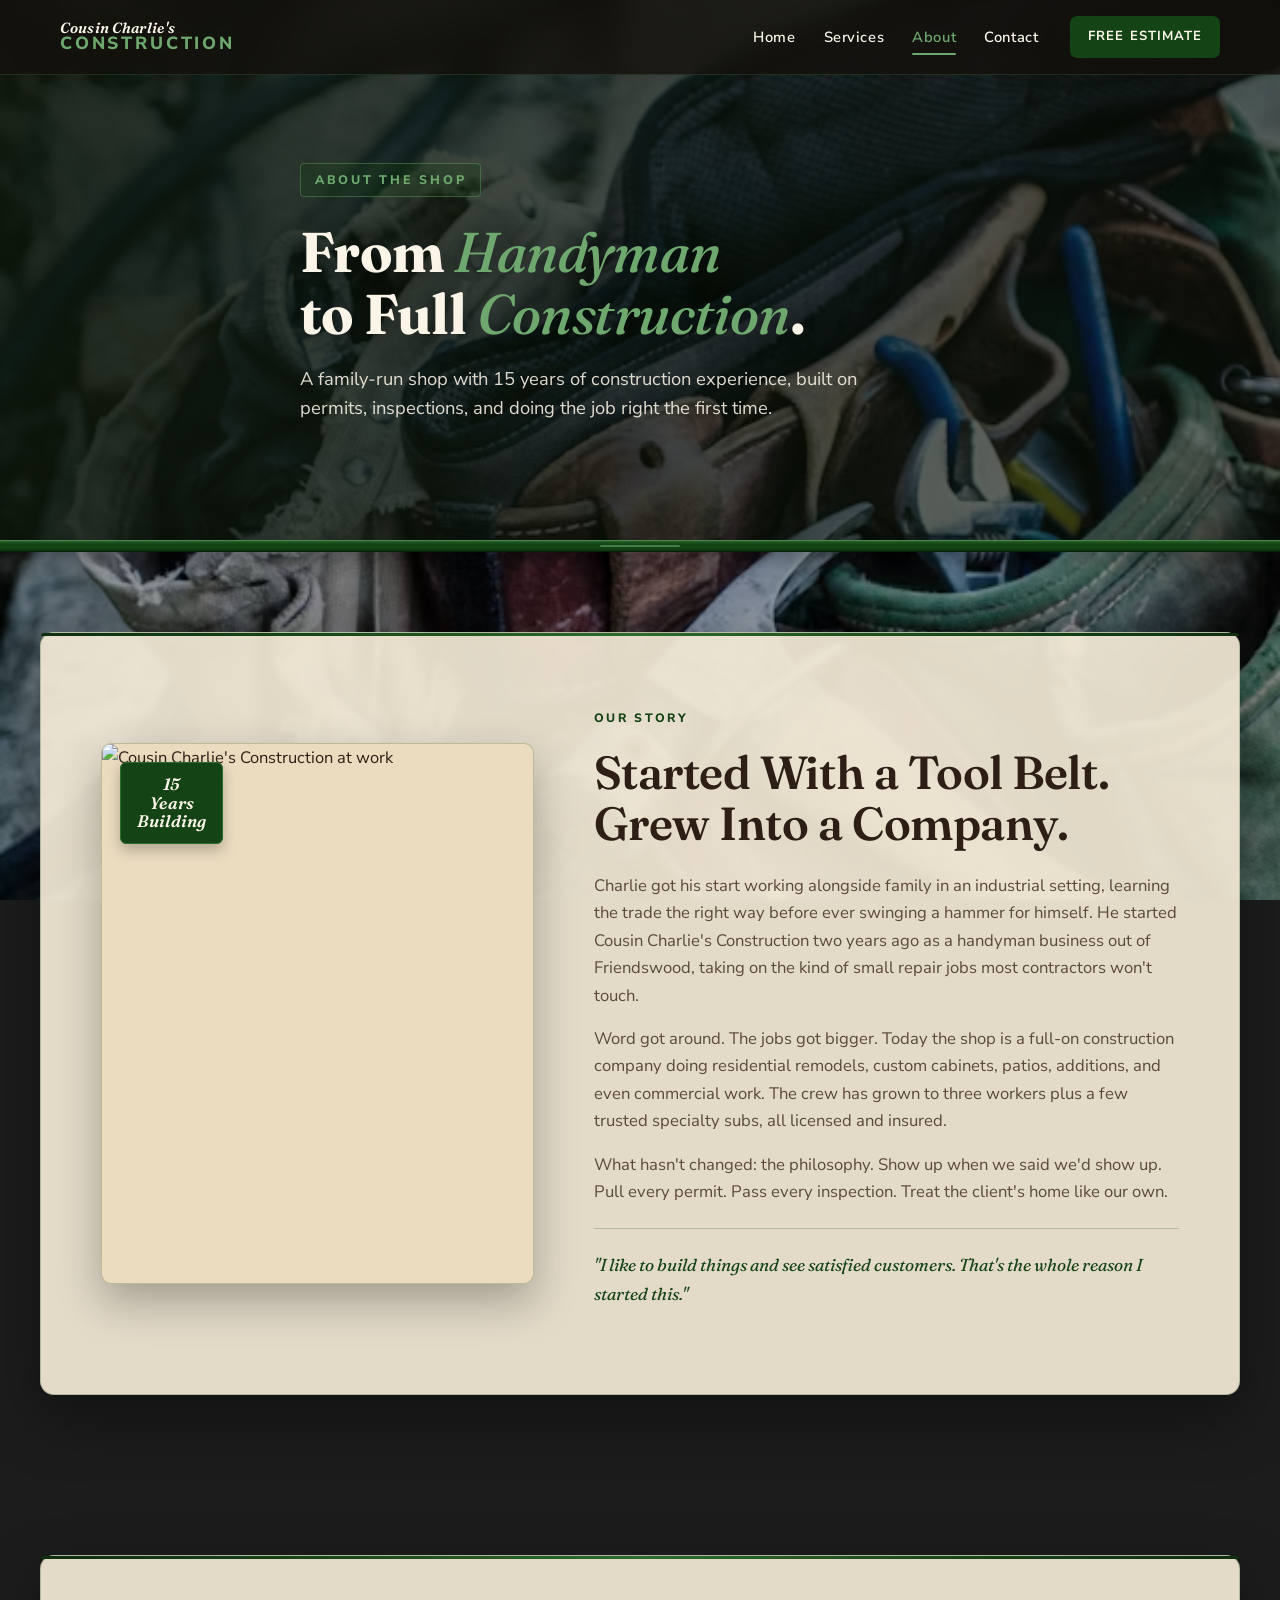
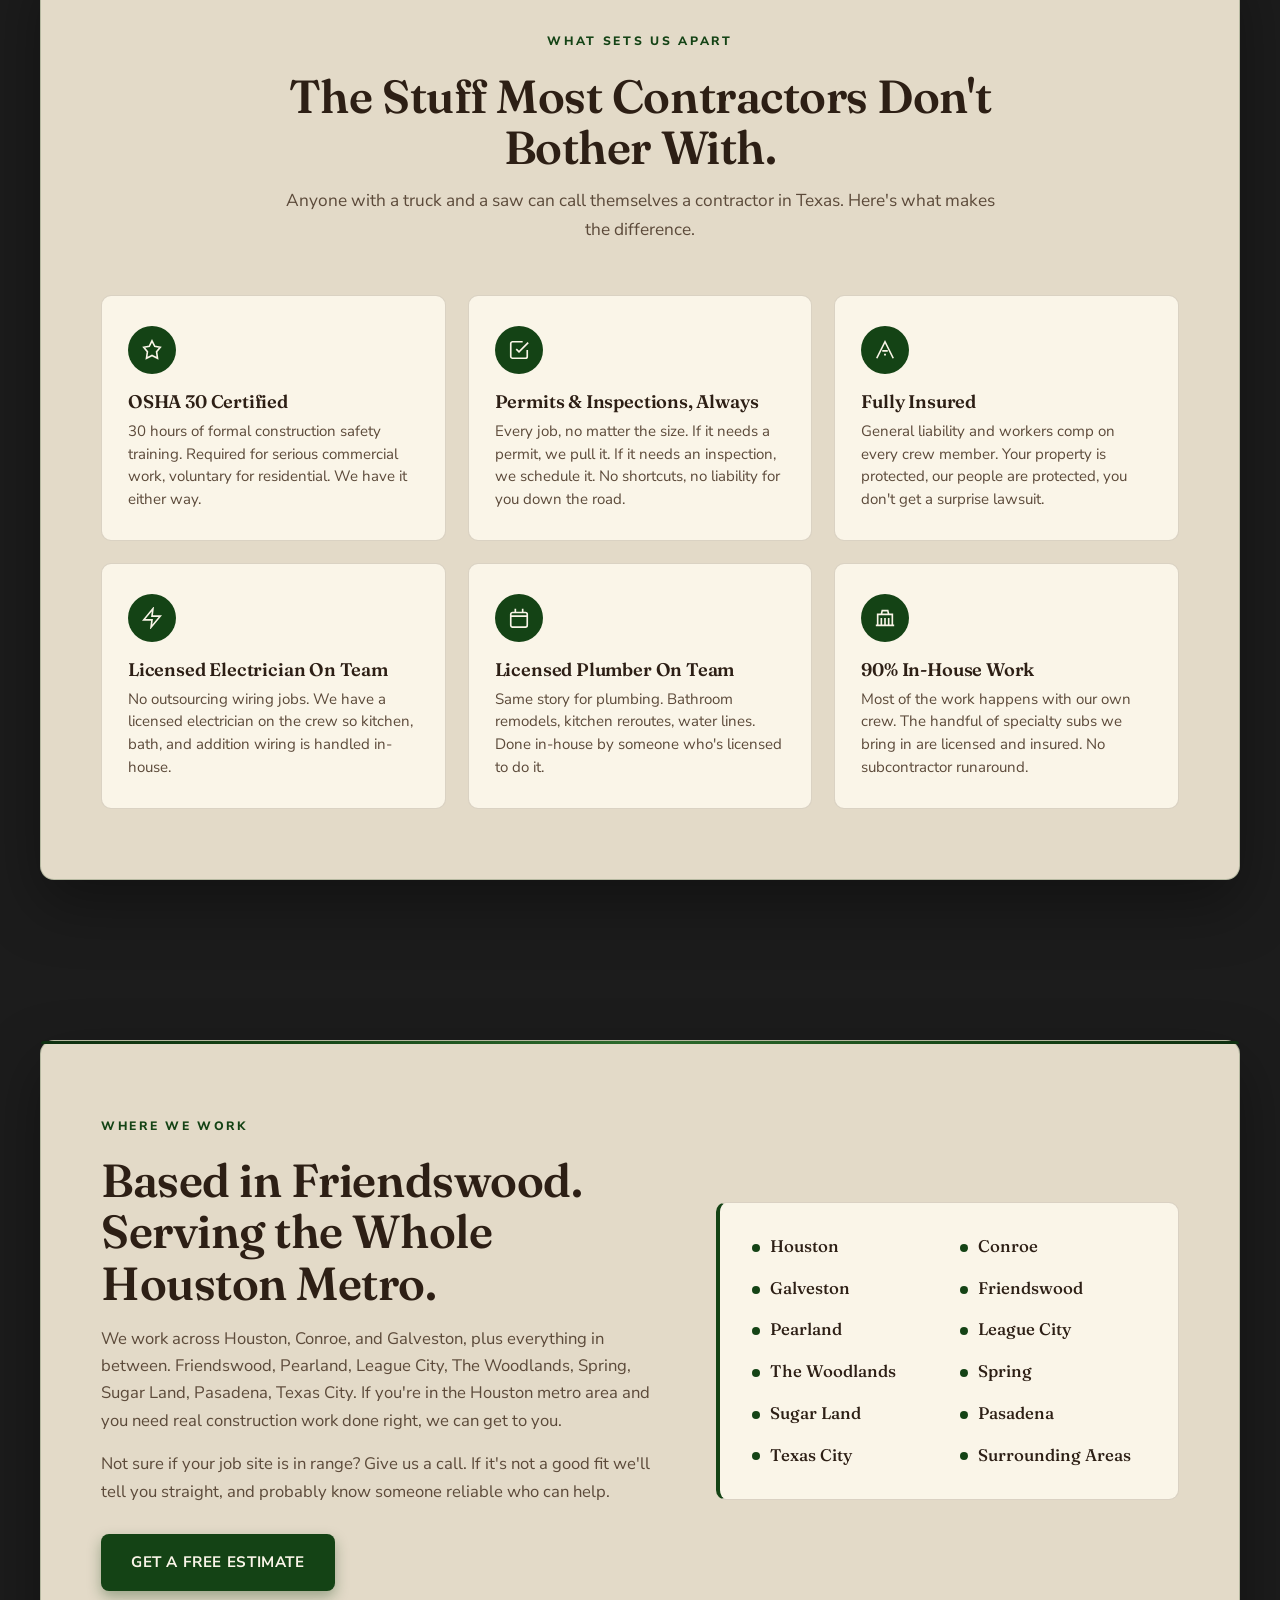
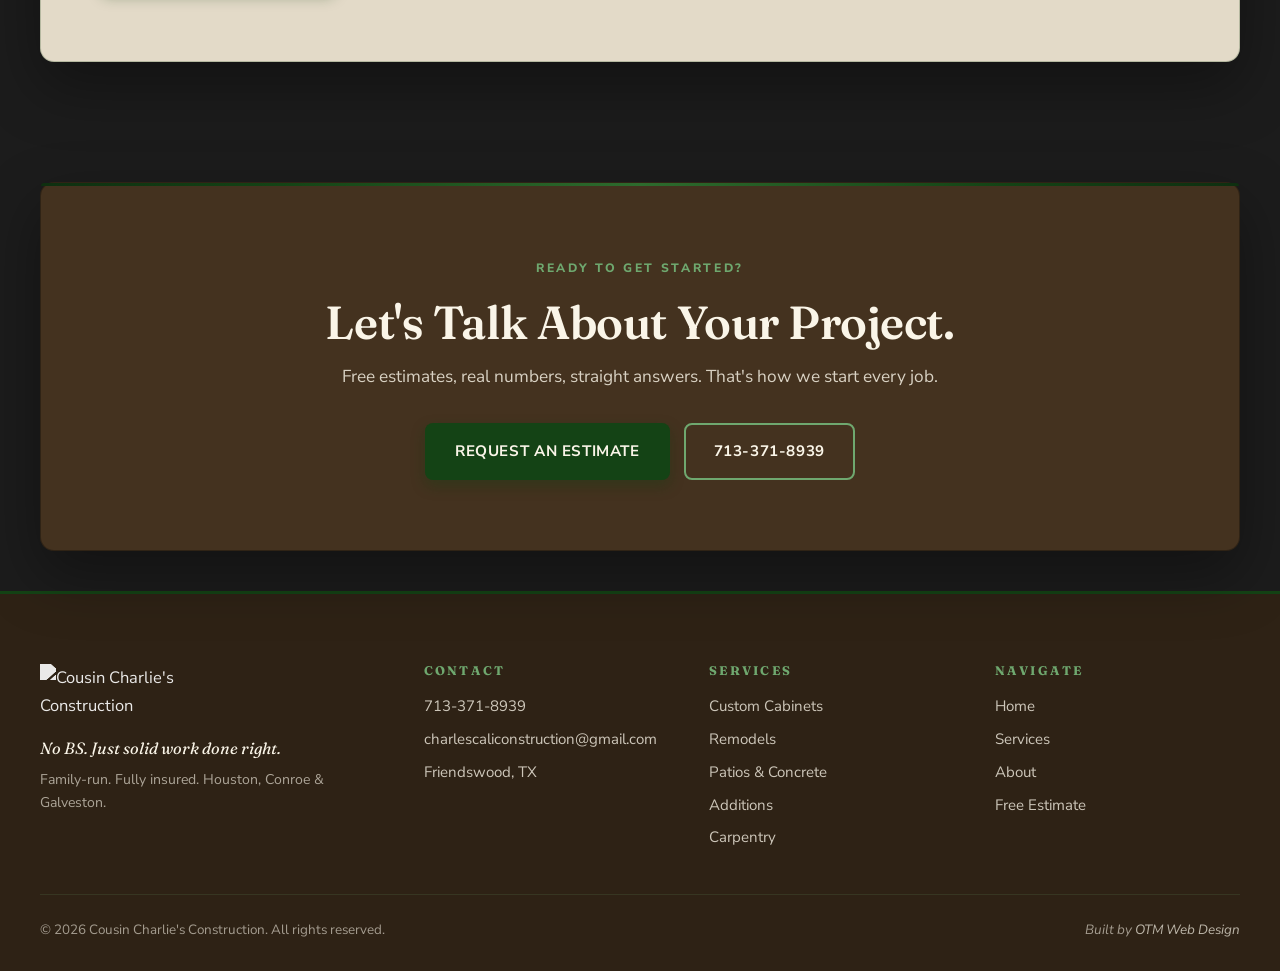
==== about.html @ 1fd07247 "expanded to multipage" ====
<!DOCTYPE html>
<html lang="en">
<head>
  <meta charset="UTF-8" />
  <meta name="viewport" content="width=device-width, initial-scale=1.0" />
  <title>About | Cousin Charlie's Construction</title>
  <meta name="description" content="Family-run, fully insured construction company based in Friendswood, TX. 15 years of experience, OSHA 30 certified, licensed trades in-house. Serving Houston, Conroe, and Galveston." />
  <link rel="icon" type="image/png" href="assets/logo.png" />
  <link rel="preconnect" href="https://fonts.googleapis.com" />
  <link rel="preconnect" href="https://fonts.gstatic.com" crossorigin />
  <link href="https://fonts.googleapis.com/css2?family=Fraunces:opsz,wght@9..144,400;9..144,500;9..144,600;9..144,700&family=Nunito+Sans:wght@400;600;700;800&display=swap" rel="stylesheet" />
  <link rel="stylesheet" href="styles.css" />
</head>
<body data-page="about">

  <!-- NAV -->
  <nav class="nav">
    <div class="nav-inner">
      <a href="index.html" class="wordmark">
        <span class="wordmark-cousin">Cousin Charlie's</span>
        <span class="wordmark-construction">CONSTRUCTION</span>
      </a>
      <ul class="nav-links">
        <li><a href="index.html">Home</a></li>
        <li><a href="services.html">Services</a></li>
        <li><a href="about.html">About</a></li>
        <li><a href="contact.html">Contact</a></li>
      </ul>
      <a href="contact.html" class="nav-cta">Free Estimate</a>
      <button class="hamburger" aria-label="Open menu">
        <span></span><span></span><span></span>
      </button>
    </div>
  </nav>

  <!-- PAGE HERO -->
  <header class="hero hero-sub-page">
    <div class="hero-bg" style="background-image: url('assets/hero-main.jpg');"></div>
    <div class="hero-overlay"></div>
    <div class="hero-content hero-content-narrow">
      <div class="hero-eyebrow">About the Shop</div>
      <h1 class="hero-title hero-title-sub">From <em>Handyman</em><br/>to Full <em>Construction</em>.</h1>
      <p class="hero-sub">A family-run shop with 15 years of construction experience, built on permits, inspections, and doing the job right the first time.</p>
    </div>
  </header>

  <!-- HERO DIVIDER -->
  <div class="hero-divider"></div>

  <!-- STORY -->
  <section class="section">
    <div class="container">
      <div class="intro-grid">
        <div class="intro-image">
          <img src="assets/about-story.jpg" alt="Cousin Charlie's Construction at work" loading="lazy" />
          <div class="intro-badge">15<br/>Years<br/>Building</div>
        </div>
        <div class="intro-content">
          <div class="eyebrow">Our Story</div>
          <h2>Started With a Tool Belt. Grew Into a Company.</h2>
          <p>Charlie got his start working alongside family in an industrial setting, learning the trade the right way before ever swinging a hammer for himself. He started Cousin Charlie's Construction two years ago as a handyman business out of Friendswood, taking on the kind of small repair jobs most contractors won't touch.</p>
          <p>Word got around. The jobs got bigger. Today the shop is a full-on construction company doing residential remodels, custom cabinets, patios, additions, and even commercial work. The crew has grown to three workers plus a few trusted specialty subs, all licensed and insured.</p>
          <p>What hasn't changed: the philosophy. Show up when we said we'd show up. Pull every permit. Pass every inspection. Treat the client's home like our own.</p>
          <p class="intro-meta">"I like to build things and see satisfied customers. That's the whole reason I started this."</p>
        </div>
      </div>
    </div>
  </section>

  <!-- CREDENTIALS GRID -->
  <section class="section">
    <div class="container">
      <div class="section-head">
        <div class="eyebrow">What Sets Us Apart</div>
        <h2>The Stuff Most Contractors Don't Bother With.</h2>
        <p class="section-sub">Anyone with a truck and a saw can call themselves a contractor in Texas. Here's what makes the difference.</p>
      </div>

      <div class="creds-grid">
        <div class="cred-card">
          <div class="cred-icon">
            <svg viewBox="0 0 24 24" fill="none" stroke="currentColor" stroke-width="1.8"><path d="M12 2l3 6 6 1-4 5 1 7-6-3-6 3 1-7-4-5 6-1z"/></svg>
          </div>
          <h3>OSHA 30 Certified</h3>
          <p>30 hours of formal construction safety training. Required for serious commercial work, voluntary for residential. We have it either way.</p>
        </div>

        <div class="cred-card">
          <div class="cred-icon">
            <svg viewBox="0 0 24 24" fill="none" stroke="currentColor" stroke-width="1.8"><path d="M9 11l3 3L22 4"/><path d="M21 12v7a2 2 0 01-2 2H5a2 2 0 01-2-2V5a2 2 0 012-2h11"/></svg>
          </div>
          <h3>Permits &amp; Inspections, Always</h3>
          <p>Every job, no matter the size. If it needs a permit, we pull it. If it needs an inspection, we schedule it. No shortcuts, no liability for you down the road.</p>
        </div>

        <div class="cred-card">
          <div class="cred-icon">
            <svg viewBox="0 0 24 24" fill="none" stroke="currentColor" stroke-width="1.8"><path d="M3 21l9-18 9 18M9 13h6M11 17h2"/></svg>
          </div>
          <h3>Fully Insured</h3>
          <p>General liability and workers comp on every crew member. Your property is protected, our people are protected, you don't get a surprise lawsuit.</p>
        </div>

        <div class="cred-card">
          <div class="cred-icon">
            <svg viewBox="0 0 24 24" fill="none" stroke="currentColor" stroke-width="1.8"><path d="M13 2L3 14h9l-1 8 10-12h-9l1-8z"/></svg>
          </div>
          <h3>Licensed Electrician On Team</h3>
          <p>No outsourcing wiring jobs. We have a licensed electrician on the crew so kitchen, bath, and addition wiring is handled in-house.</p>
        </div>

        <div class="cred-card">
          <div class="cred-icon">
            <svg viewBox="0 0 24 24" fill="none" stroke="currentColor" stroke-width="1.8"><path d="M8 2v4M16 2v4M3 10h18M5 6h14a2 2 0 012 2v12a2 2 0 01-2 2H5a2 2 0 01-2-2V8a2 2 0 012-2z"/></svg>
          </div>
          <h3>Licensed Plumber On Team</h3>
          <p>Same story for plumbing. Bathroom remodels, kitchen reroutes, water lines. Done in-house by someone who's licensed to do it.</p>
        </div>

        <div class="cred-card">
          <div class="cred-icon">
            <svg viewBox="0 0 24 24" fill="none" stroke="currentColor" stroke-width="1.8"><path d="M2 20h20M4 20V8h16v12M8 20v-8M12 20v-8M16 20v-8M9 4h6l1 4H8z"/></svg>
          </div>
          <h3>90% In-House Work</h3>
          <p>Most of the work happens with our own crew. The handful of specialty subs we bring in are licensed and insured. No subcontractor runaround.</p>
        </div>
      </div>
    </div>
  </section>

  <!-- SERVICE AREA -->
  <section class="section">
    <div class="container">
      <div class="area-grid">
        <div class="area-content">
          <div class="eyebrow">Where We Work</div>
          <h2>Based in Friendswood. Serving the Whole Houston Metro.</h2>
          <p>We work across Houston, Conroe, and Galveston, plus everything in between. Friendswood, Pearland, League City, The Woodlands, Spring, Sugar Land, Pasadena, Texas City. If you're in the Houston metro area and you need real construction work done right, we can get to you.</p>
          <p>Not sure if your job site is in range? Give us a call. If it's not a good fit we'll tell you straight, and probably know someone reliable who can help.</p>
          <a href="contact.html" class="btn btn-primary">Get a Free Estimate</a>
        </div>
        <div class="area-cities">
          <ul class="area-list">
            <li>Houston</li>
            <li>Conroe</li>
            <li>Galveston</li>
            <li>Friendswood</li>
            <li>Pearland</li>
            <li>League City</li>
            <li>The Woodlands</li>
            <li>Spring</li>
            <li>Sugar Land</li>
            <li>Pasadena</li>
            <li>Texas City</li>
            <li>Surrounding Areas</li>
          </ul>
        </div>
      </div>
    </div>
  </section>

  <!-- CTA -->
  <section class="section section-cta">
    <div class="container container-deep">
      <div class="cta-block">
        <div class="eyebrow eyebrow-light">Ready to Get Started?</div>
        <h2 class="cta-title">Let's Talk About Your Project.</h2>
        <p class="cta-sub">Free estimates, real numbers, straight answers. That's how we start every job.</p>
        <div class="cta-buttons">
          <a href="contact.html" class="btn btn-primary">Request an Estimate</a>
          <a href="tel:7133718939" class="btn btn-outline">713-371-8939</a>
        </div>
      </div>
    </div>
  </section>

  <!-- FOOTER -->
  <footer class="section section-footer">
    <div class="container-darkest">
      <div class="footer-grid">
        <div class="footer-col footer-brand">
          <img src="assets/logo.png" alt="Cousin Charlie's Construction" class="footer-logo" />
          <p class="footer-tag">No BS. Just solid work done right.</p>
          <p class="footer-meta">Family-run. Fully insured. Houston, Conroe &amp; Galveston.</p>
        </div>
        <div class="footer-col">
          <h4>Contact</h4>
          <a href="tel:7133718939">713-371-8939</a>
          <a href="mailto:charlescaliconstruction@gmail.com">charlescaliconstruction@gmail.com</a>
          <span>Friendswood, TX</span>
        </div>
        <div class="footer-col">
          <h4>Services</h4>
          <a href="services.html">Custom Cabinets</a>
          <a href="services.html">Remodels</a>
          <a href="services.html">Patios &amp; Concrete</a>
          <a href="services.html">Additions</a>
          <a href="services.html">Carpentry</a>
        </div>
        <div class="footer-col">
          <h4>Navigate</h4>
          <a href="index.html">Home</a>
          <a href="services.html">Services</a>
          <a href="about.html">About</a>
          <a href="contact.html">Free Estimate</a>
        </div>
      </div>
      <div class="footer-bottom">
        <span>&copy; <span id="year"></span> Cousin Charlie's Construction. All rights reserved.</span>
        <span class="footer-credit">Built by <a href="https://otm-designs.com" target="_blank" rel="noopener">OTM Web Design</a></span>
      </div>
    </div>
  </footer>

  <script src="script.js"></script>
</body>
</html>
---- styles.css ----
/* =========================================================
   COUSIN CHARLIE'S CONSTRUCTION
   Warm floating frames over a locked dark background
   Multi-page build: home, services, about, contact, thank-you
   ========================================================= */

/* ---------- RESET ---------- */
*, *::before, *::after { box-sizing: border-box; }
html { scroll-behavior: smooth; }
body, h1, h2, h3, h4, p, ul, figure { margin: 0; padding: 0; }
ul { list-style: none; }
a { color: inherit; text-decoration: none; }
img { max-width: 100%; display: block; }
button { font: inherit; cursor: pointer; border: none; background: none; }

/* ---------- VARIABLES ---------- */
:root {
  /* warm frame palette */
  --cream: rgba(245, 235, 215, 0.92);
  --cream-solid: #f5ebd7;
  --cream-light: #faf5e8;
  --cream-deep: #ebdcbf;

  /* emphasis frames (deeper warm) */
  --taupe-deep: rgba(72, 52, 32, 0.93);
  --taupe-deep-solid: #483420;
  --taupe-deepest: rgba(48, 35, 22, 0.95);

  /* text */
  --espresso: #2d1f15;
  --espresso-muted: #5c4a3a;
  --espresso-faint: rgba(45, 31, 21, 0.55);

  /* brand greens (matched to logo #144315) */
  --green-deep: #144315;
  --green-mid: #1f5d20;
  --green-darker: #0e2f10;
  --green-bright: #2d6b2d;
  --green-pale: #6fa86f;
  --green-glow: rgba(20, 67, 21, 0.22);

  /* lines */
  --line: rgba(72, 52, 32, 0.18);
  --line-strong: rgba(72, 52, 32, 0.35);
  --line-green: rgba(20, 67, 21, 0.22);

  /* shadows */
  --shadow-soft: 0 4px 16px rgba(0, 0, 0, 0.18);
  --shadow-lift: 0 18px 44px rgba(0, 0, 0, 0.28);
  --shadow-frame: 0 24px 60px rgba(0, 0, 0, 0.35);
  --shadow-green: 0 18px 40px rgba(20, 67, 21, 0.22);

  /* layout */
  --max-width: 1240px;
  --gutter: 40px;
  --radius: 14px;
  --radius-sm: 10px;
}

/* ---------- BASE ---------- */
body {
  font-family: 'Nunito Sans', system-ui, sans-serif;
  font-size: 16.5px;
  line-height: 1.65;
  color: var(--espresso);
  background: #1c1c1c;
  overflow-x: hidden;
}

/* locked body background */
body::before {
  content: '';
  position: fixed;
  inset: 0;
  background: url('assets/body-bg.jpg') center/cover no-repeat;
  filter: brightness(0.62);
  z-index: -1;
}

/* ---------- TYPOGRAPHY ---------- */
h1, h2, h3, h4 {
  font-family: 'Fraunces', Georgia, serif;
  font-weight: 600;
  line-height: 1.1;
  color: var(--espresso);
  letter-spacing: -0.01em;
}
h1 { font-size: clamp(2.4rem, 5.4vw, 4rem); font-weight: 700; }
h2 { font-size: clamp(1.9rem, 3.8vw, 2.9rem); }
h3 { font-size: 1.25rem; }
h4 { font-size: 0.95rem; font-weight: 700; letter-spacing: 0.04em; text-transform: uppercase; }
p { color: var(--espresso-muted); }

.eyebrow {
  display: inline-block;
  font-size: 0.76rem;
  font-weight: 800;
  text-transform: uppercase;
  letter-spacing: 0.22em;
  color: var(--green-deep);
  margin-bottom: 1.2rem;
}
.eyebrow-light {
  color: var(--green-pale);
}

/* ---------- BUTTONS ---------- */
.btn {
  display: inline-flex;
  align-items: center;
  justify-content: center;
  padding: 14px 28px;
  border-radius: 8px;
  font-weight: 700;
  font-size: 0.95rem;
  letter-spacing: 0.04em;
  text-transform: uppercase;
  transition: transform 0.18s ease, box-shadow 0.18s ease, background 0.18s ease, color 0.18s ease, border-color 0.18s ease;
  cursor: pointer;
  border: 2px solid transparent;
}
.btn-primary {
  background: var(--green-deep);
  color: var(--cream-light);
  box-shadow: 0 6px 14px rgba(20, 67, 21, 0.35);
}
.btn-primary:hover {
  background: var(--green-mid);
  transform: translateY(-2px);
  box-shadow: 0 10px 22px rgba(20, 67, 21, 0.45);
}
.btn-ghost {
  background: transparent;
  color: var(--cream-light);
  border-color: rgba(250, 245, 232, 0.4);
}
.btn-ghost:hover {
  background: rgba(250, 245, 232, 0.1);
  border-color: rgba(250, 245, 232, 0.8);
}
.btn-outline {
  background: transparent;
  color: var(--cream-light);
  border-color: var(--green-pale);
}
.btn-outline:hover {
  background: var(--green-pale);
  color: var(--espresso);
}
.btn-outline-dark {
  background: transparent;
  color: var(--green-deep);
  border-color: var(--green-deep);
}
.btn-outline-dark:hover {
  background: var(--green-deep);
  color: var(--cream-light);
  transform: translateY(-2px);
}
.btn-full { width: 100%; }

/* ---------- LAYOUT / FRAMES ---------- */
.section {
  padding: 80px var(--gutter);
}
.container {
  position: relative;
  max-width: var(--max-width);
  margin: 0 auto;
  background: var(--cream);
  border-radius: var(--radius);
  padding: 70px 60px;
  box-shadow: var(--shadow-frame);
  border: 1px solid var(--line-green);
  backdrop-filter: blur(2px);
}
/* premium green top accent for every frame */
.container::before {
  content: '';
  position: absolute;
  top: 0;
  left: 0;
  right: 0;
  height: 3px;
  background: linear-gradient(90deg,
    var(--green-darker) 0%,
    var(--green-deep) 20%,
    var(--green-bright) 50%,
    var(--green-deep) 80%,
    var(--green-darker) 100%);
  border-radius: var(--radius) var(--radius) 0 0;
  z-index: 1;
}
.container-deep {
  background: var(--taupe-deep);
  color: var(--cream-light);
  border-color: rgba(0, 0, 0, 0.3);
}
.container-deep h2, .container-deep h3 { color: var(--cream-light); }
.container-deep p { color: rgba(250, 245, 232, 0.82); }

.container-darkest {
  background: var(--taupe-deepest);
  color: var(--cream-light);
}

/* ---------- HERO TRANSITION DIVIDER ---------- */
/* Premium green seam between hero and first content section on sub-pages */
.hero-divider {
  position: relative;
  height: 12px;
  background: linear-gradient(180deg,
    var(--green-bright) 0%,
    var(--green-deep) 35%,
    var(--green-deep) 65%,
    var(--green-darker) 100%);
  box-shadow:
    inset 0 1px 0 rgba(111, 168, 111, 0.5),
    inset 0 -1px 0 rgba(0, 0, 0, 0.4),
    0 6px 18px rgba(0, 0, 0, 0.35);
  z-index: 3;
}
.hero-divider::after {
  content: '';
  position: absolute;
  left: 50%;
  top: 50%;
  width: 80px;
  height: 2px;
  background: var(--green-pale);
  transform: translate(-50%, -50%);
  opacity: 0.55;
  border-radius: 1px;
}

/* ---------- NAV ---------- */
.nav {
  position: fixed;
  top: 0; left: 0; right: 0;
  z-index: 100;
  background: rgba(20, 16, 12, 0.78);
  backdrop-filter: blur(14px);
  -webkit-backdrop-filter: blur(14px);
  border-bottom: 1px solid rgba(111, 168, 111, 0.18);
}
.nav-inner {
  max-width: var(--max-width);
  margin: 0 auto;
  padding: 16px var(--gutter);
  display: flex;
  align-items: center;
  gap: 32px;
}
.wordmark {
  display: flex;
  flex-direction: column;
  line-height: 1;
}
.wordmark-cousin {
  font-family: 'Fraunces', serif;
  font-style: italic;
  font-weight: 600;
  color: var(--cream-light);
  font-size: 0.92rem;
  letter-spacing: 0.01em;
}
.wordmark-construction {
  font-family: 'Nunito Sans', sans-serif;
  font-weight: 800;
  color: var(--green-pale);
  font-size: 1.1rem;
  letter-spacing: 0.16em;
}

.nav-links {
  display: flex;
  gap: 28px;
  margin-left: auto;
}
.nav-links a {
  color: var(--cream-light);
  font-weight: 600;
  font-size: 0.92rem;
  letter-spacing: 0.04em;
  transition: color 0.18s ease;
  position: relative;
  padding: 4px 0;
}
.nav-links a:hover { color: var(--green-pale); }
.nav-links a.is-active {
  color: var(--green-pale);
}
.nav-links a.is-active::after {
  content: '';
  position: absolute;
  left: 0; right: 0;
  bottom: -4px;
  height: 2px;
  background: var(--green-pale);
  border-radius: 2px;
}

.nav-cta {
  background: var(--green-deep);
  color: var(--cream-light);
  padding: 10px 18px;
  border-radius: 7px;
  font-weight: 700;
  font-size: 0.82rem;
  letter-spacing: 0.08em;
  text-transform: uppercase;
  transition: background 0.18s ease;
}
.nav-cta:hover { background: var(--green-mid); }

.hamburger {
  display: none;
  width: 32px;
  height: 32px;
  flex-direction: column;
  justify-content: center;
  gap: 5px;
  margin-left: auto;
}
.hamburger span {
  display: block;
  width: 24px;
  height: 2px;
  background: var(--cream-light);
  margin: 0 auto;
  transition: transform 0.2s ease, opacity 0.2s ease;
}
.hamburger.is-open span:nth-child(1) { transform: translateY(7px) rotate(45deg); }
.hamburger.is-open span:nth-child(2) { opacity: 0; }
.hamburger.is-open span:nth-child(3) { transform: translateY(-7px) rotate(-45deg); }

/* ---------- HERO (full-bleed exception) ---------- */
.hero {
  position: relative;
  min-height: 92vh;
  display: flex;
  align-items: center;
  padding: 140px var(--gutter) 80px;
  overflow: hidden;
}
.hero-sub-page {
  min-height: 60vh;
  padding: 160px var(--gutter) 80px;
}
.hero-bg {
  position: absolute;
  inset: 0;
  background-size: cover;
  background-position: center;
  z-index: 0;
}
.hero-overlay {
  position: absolute;
  inset: 0;
  background: linear-gradient(
    105deg,
    rgba(14, 24, 12, 0.88) 0%,
    rgba(14, 24, 12, 0.62) 45%,
    rgba(14, 24, 12, 0.35) 100%
  );
  z-index: 1;
}
.hero-content {
  position: relative;
  z-index: 2;
  max-width: 720px;
  width: 100%;
  margin: 0 auto;
  align-self: center;
}
.hero-content-narrow {
  max-width: 680px;
}
.hero-eyebrow {
  display: inline-block;
  font-size: 0.78rem;
  font-weight: 800;
  letter-spacing: 0.22em;
  text-transform: uppercase;
  color: var(--green-pale);
  margin-bottom: 1.5rem;
  padding: 6px 14px;
  background: rgba(20, 67, 21, 0.28);
  border: 1px solid rgba(111, 168, 111, 0.4);
  border-radius: 4px;
}
.hero-title {
  color: var(--cream-light);
  margin-bottom: 1.3rem;
  text-shadow: 0 4px 24px rgba(0, 0, 0, 0.5);
}
.hero-title-sub {
  font-size: clamp(2.2rem, 4.8vw, 3.5rem);
}
.hero-title em {
  font-style: italic;
  color: var(--green-pale);
  font-weight: 500;
}
.hero-sub {
  color: rgba(250, 245, 232, 0.88);
  font-size: 1.15rem;
  line-height: 1.55;
  max-width: 580px;
  margin-bottom: 2.2rem;
}
.hero-ctas {
  display: flex;
  gap: 14px;
  flex-wrap: wrap;
}

/* ---------- MARQUEE (FULL-BLEED) ---------- */
.section-marquee {
  padding: 0;
  margin-top: -36px;
  position: relative;
  z-index: 3;
}
.section-marquee .container-deep {
  max-width: none;
  margin: 0;
  border-radius: 0;
  box-shadow: 0 6px 18px rgba(0, 0, 0, 0.35);
  border: none;
  border-top: 3px solid var(--green-deep);
  border-bottom: 3px solid var(--green-deep);
  padding: 0;
  overflow: hidden;
}
.section-marquee .container-deep::before { display: none; }
.marquee {
  overflow: hidden;
  padding: 18px 0;
  white-space: nowrap;
}
.marquee-track {
  display: inline-flex;
  align-items: center;
  gap: 28px;
  animation: marquee-scroll 38s linear infinite;
}
.marquee-item {
  font-family: 'Fraunces', serif;
  font-weight: 500;
  color: var(--cream-light);
  font-size: 1rem;
  letter-spacing: 0.06em;
  text-transform: uppercase;
  flex-shrink: 0;
}
.marquee-dot {
  color: var(--green-pale);
  font-size: 1.4rem;
  flex-shrink: 0;
}
@keyframes marquee-scroll {
  from { transform: translateX(0); }
  to { transform: translateX(-50%); }
}
.marquee:hover .marquee-track { animation-play-state: paused; }
@media (prefers-reduced-motion: reduce) {
  .marquee-track { animation: none; }
}

/* ---------- SECTION HEADS ---------- */
.section-head {
  text-align: center;
  max-width: 720px;
  margin: 0 auto 3.2rem;
}
.section-head h2 { margin-bottom: 0.9rem; }
.section-sub {
  font-size: 1.08rem;
  color: var(--espresso-muted);
}

/* ---------- INTRO / ABOUT ---------- */
.intro-grid {
  display: grid;
  grid-template-columns: 0.85fr 1.15fr;
  gap: 60px;
  align-items: center;
}
.intro-image {
  position: relative;
  border-radius: var(--radius-sm);
  overflow: hidden;
  box-shadow: var(--shadow-lift);
  aspect-ratio: 4/5;
  background: var(--cream-deep);
  border: 1px solid var(--line-green);
}
.intro-image img {
  width: 100%;
  height: 100%;
  object-fit: cover;
}
.intro-badge {
  position: absolute;
  top: 18px;
  left: 18px;
  background: var(--green-deep);
  color: var(--cream-light);
  font-family: 'Fraunces', serif;
  font-style: italic;
  font-weight: 600;
  font-size: 1.05rem;
  padding: 12px 16px;
  border-radius: 6px;
  line-height: 1.1;
  text-align: center;
  box-shadow: 0 6px 14px rgba(0, 0, 0, 0.25);
  border: 1px solid var(--green-bright);
}
.intro-content h2 { margin-bottom: 1.4rem; }
.intro-content p { margin-bottom: 1rem; font-size: 1.04rem; }
.intro-meta {
  font-style: italic;
  color: var(--green-deep);
  font-family: 'Fraunces', serif;
  margin-top: 1.4rem !important;
  padding-top: 1.4rem;
  border-top: 1px solid var(--line-green);
  font-size: 1.08rem !important;
}
.intro-cta {
  margin-top: 1.5rem;
}

/* ---------- SERVICES GRID (premium hover) ---------- */
.services-grid {
  display: grid;
  grid-template-columns: repeat(3, 1fr);
  gap: 24px;
}
.service-card {
  position: relative;
  background: var(--cream-light);
  border: 1px solid var(--line);
  border-radius: var(--radius-sm);
  padding: 32px 28px;
  overflow: hidden;
  transition: transform 0.25s cubic-bezier(0.4, 0, 0.2, 1),
              box-shadow 0.25s ease,
              border-color 0.25s ease,
              background 0.25s ease;
}
/* animated top accent on hover */
.service-card::before {
  content: '';
  position: absolute;
  top: 0;
  left: 0;
  right: 0;
  height: 3px;
  background: linear-gradient(90deg, var(--green-deep), var(--green-bright), var(--green-deep));
  transform: scaleX(0);
  transform-origin: left center;
  transition: transform 0.45s cubic-bezier(0.65, 0, 0.35, 1);
  z-index: 1;
}
/* soft green glow corner */
.service-card::after {
  content: '';
  position: absolute;
  top: -40%;
  right: -40%;
  width: 200px;
  height: 200px;
  background: radial-gradient(circle, var(--green-glow) 0%, transparent 70%);
  opacity: 0;
  transition: opacity 0.35s ease;
  pointer-events: none;
}
.service-card:hover {
  transform: translateY(-6px);
  box-shadow: var(--shadow-green);
  border-color: var(--green-deep);
  background: #fdf9ed;
}
.service-card:hover::before {
  transform: scaleX(1);
}
.service-card:hover::after {
  opacity: 1;
}
.service-card:hover .service-icon {
  background: var(--green-mid);
  transform: rotate(-6deg) scale(1.05);
}
.service-icon {
  display: inline-flex;
  align-items: center;
  justify-content: center;
  width: 52px;
  height: 52px;
  background: var(--green-deep);
  color: var(--cream-light);
  border-radius: 10px;
  margin-bottom: 1.2rem;
  transition: background 0.25s ease, transform 0.35s cubic-bezier(0.4, 0, 0.2, 1);
  position: relative;
  z-index: 2;
}
.service-icon svg { width: 26px; height: 26px; }
.service-card h3 {
  font-size: 1.2rem;
  margin-bottom: 0.55rem;
  position: relative;
  z-index: 2;
}
.service-card p {
  font-size: 0.94rem;
  line-height: 1.55;
  position: relative;
  z-index: 2;
}

.services-cta {
  text-align: center;
  margin-top: 2.6rem;
}

/* ---------- ADDITIONAL SERVICES (staggered rows with images) ---------- */
.additional-stack {
  display: flex;
  flex-direction: column;
  gap: 32px;
}
.additional-row {
  position: relative;
  display: grid;
  grid-template-columns: 1.05fr 1fr;
  background: var(--cream-light);
  border: 1px solid var(--line);
  border-radius: var(--radius-sm);
  overflow: hidden;
  box-shadow: var(--shadow-soft);
  min-height: 320px;
  transition: transform 0.25s cubic-bezier(0.4, 0, 0.2, 1),
              box-shadow 0.25s ease,
              border-color 0.25s ease;
}
.additional-row::before {
  content: '';
  position: absolute;
  top: 0;
  left: 0;
  right: 0;
  height: 3px;
  background: linear-gradient(90deg, var(--green-deep), var(--green-bright), var(--green-deep));
  transform: scaleX(0);
  transform-origin: left center;
  transition: transform 0.5s cubic-bezier(0.65, 0, 0.35, 1);
  z-index: 3;
}
.additional-row:hover {
  transform: translateY(-4px);
  box-shadow: var(--shadow-green);
  border-color: var(--green-deep);
}
.additional-row:hover::before {
  transform: scaleX(1);
}
.additional-row-reverse {
  grid-template-columns: 1fr 1.05fr;
}
.additional-image {
  position: relative;
  overflow: hidden;
  background: var(--cream-deep);
}
.additional-image img {
  position: absolute;
  inset: 0;
  width: 100%;
  height: 100%;
  object-fit: cover;
  transition: transform 0.55s cubic-bezier(0.4, 0, 0.2, 1);
}
.additional-row:hover .additional-image img {
  transform: scale(1.05);
}
.additional-row-reverse .additional-image {
  order: 2;
}
.additional-text {
  padding: 38px 42px;
  display: flex;
  flex-direction: column;
  justify-content: center;
  position: relative;
}
.additional-text-tag {
  display: inline-block;
  font-size: 0.72rem;
  font-weight: 800;
  letter-spacing: 0.2em;
  text-transform: uppercase;
  color: var(--green-deep);
  margin-bottom: 0.7rem;
}
.additional-text h3 {
  font-size: 1.55rem;
  color: var(--espresso);
  margin-bottom: 0.7rem;
  line-height: 1.15;
}
.additional-text p {
  font-size: 1rem;
  line-height: 1.6;
}

/* ---------- CREDENTIALS GRID (about page, premium hover) ---------- */
.creds-grid {
  display: grid;
  grid-template-columns: repeat(3, 1fr);
  gap: 22px;
}
.cred-card {
  position: relative;
  background: var(--cream-light);
  border: 1px solid var(--line);
  border-radius: var(--radius-sm);
  padding: 30px 26px;
  overflow: hidden;
  transition: transform 0.25s cubic-bezier(0.4, 0, 0.2, 1),
              box-shadow 0.25s ease,
              border-color 0.25s ease,
              background 0.25s ease;
}
.cred-card::before {
  content: '';
  position: absolute;
  top: 0;
  left: 0;
  right: 0;
  height: 3px;
  background: linear-gradient(90deg, var(--green-deep), var(--green-bright), var(--green-deep));
  transform: scaleX(0);
  transform-origin: left center;
  transition: transform 0.45s cubic-bezier(0.65, 0, 0.35, 1);
  z-index: 1;
}
.cred-card::after {
  content: '';
  position: absolute;
  bottom: -40%;
  left: -30%;
  width: 200px;
  height: 200px;
  background: radial-gradient(circle, var(--green-glow) 0%, transparent 70%);
  opacity: 0;
  transition: opacity 0.35s ease;
  pointer-events: none;
}
.cred-card:hover {
  transform: translateY(-6px);
  box-shadow: var(--shadow-green);
  border-color: var(--green-deep);
  background: #fdf9ed;
}
.cred-card:hover::before {
  transform: scaleX(1);
}
.cred-card:hover::after {
  opacity: 1;
}
.cred-card:hover .cred-icon {
  background: var(--green-mid);
  transform: scale(1.08);
}
.cred-icon {
  display: inline-flex;
  align-items: center;
  justify-content: center;
  width: 48px;
  height: 48px;
  background: var(--green-deep);
  color: var(--cream-light);
  border-radius: 50%;
  margin-bottom: 1.1rem;
  transition: background 0.25s ease, transform 0.35s cubic-bezier(0.4, 0, 0.2, 1);
  position: relative;
  z-index: 2;
}
.cred-icon svg { width: 22px; height: 22px; }
.cred-card h3 {
  font-size: 1.14rem;
  margin-bottom: 0.5rem;
  position: relative;
  z-index: 2;
}
.cred-card p {
  font-size: 0.94rem;
  line-height: 1.5;
  position: relative;
  z-index: 2;
}

/* ---------- PROCESS GRID (services page, premium hover) ---------- */
.process-grid {
  display: grid;
  grid-template-columns: repeat(5, 1fr);
  gap: 18px;
}
.process-card {
  position: relative;
  background: var(--cream-light);
  border: 1px solid var(--line);
  border-radius: var(--radius-sm);
  padding: 28px 22px;
  overflow: hidden;
  transition: transform 0.25s cubic-bezier(0.4, 0, 0.2, 1),
              box-shadow 0.25s ease,
              border-color 0.25s ease;
}
.process-card::before {
  content: '';
  position: absolute;
  top: 0;
  left: 0;
  right: 0;
  height: 3px;
  background: linear-gradient(90deg, var(--green-deep), var(--green-bright), var(--green-deep));
  transform: scaleX(0);
  transform-origin: left center;
  transition: transform 0.45s cubic-bezier(0.65, 0, 0.35, 1);
  z-index: 1;
}
.process-card:hover {
  transform: translateY(-5px);
  box-shadow: var(--shadow-green);
  border-color: var(--green-deep);
}
.process-card:hover::before {
  transform: scaleX(1);
}
.process-card:hover .process-num {
  color: var(--green-bright);
}
.process-num {
  font-family: 'Fraunces', serif;
  font-size: 2.2rem;
  font-weight: 600;
  color: var(--green-deep);
  line-height: 1;
  margin-bottom: 0.7rem;
  letter-spacing: -0.02em;
  transition: color 0.25s ease;
}
.process-card h3 {
  font-size: 1.08rem;
  margin-bottom: 0.5rem;
}
.process-card p {
  font-size: 0.9rem;
  line-height: 1.5;
}

/* ---------- RECENT WORK (home page) ---------- */
.work-grid {
  display: grid;
  grid-template-columns: 1fr 1fr;
  gap: 28px;
}
.work-item {
  position: relative;
  margin: 0;
  border-radius: var(--radius-sm);
  overflow: hidden;
  background: var(--cream-light);
  border: 1px solid var(--line);
  box-shadow: var(--shadow-soft);
  transition: transform 0.25s cubic-bezier(0.4, 0, 0.2, 1),
              box-shadow 0.25s ease,
              border-color 0.25s ease;
}
.work-item::before {
  content: '';
  position: absolute;
  top: 0;
  left: 0;
  right: 0;
  height: 3px;
  background: linear-gradient(90deg, var(--green-deep), var(--green-bright), var(--green-deep));
  transform: scaleX(0);
  transform-origin: left center;
  transition: transform 0.5s cubic-bezier(0.65, 0, 0.35, 1);
  z-index: 3;
}
.work-item:hover {
  transform: translateY(-5px);
  box-shadow: var(--shadow-green);
  border-color: var(--green-deep);
}
.work-item:hover::before {
  transform: scaleX(1);
}
.work-image-wrap {
  aspect-ratio: 4/3;
  overflow: hidden;
  background: var(--cream-deep);
}
.work-image-wrap img {
  width: 100%;
  height: 100%;
  object-fit: cover;
  transition: transform 0.55s cubic-bezier(0.4, 0, 0.2, 1);
}
.work-item:hover .work-image-wrap img {
  transform: scale(1.06);
}
.work-caption {
  padding: 22px 26px 26px;
}
.work-tag {
  display: inline-block;
  font-size: 0.74rem;
  font-weight: 800;
  letter-spacing: 0.18em;
  text-transform: uppercase;
  color: var(--green-deep);
  margin-bottom: 0.5rem;
}
.work-desc {
  font-size: 0.96rem;
  color: var(--espresso-muted);
  line-height: 1.55;
}

/* ---------- GALLERY CAROUSEL (home page, 3-up center stage) ---------- */
.carousel {
  position: relative;
  border-radius: var(--radius-sm);
  overflow: hidden;
  background: transparent;
  padding: 12px 0;
}
.carousel-track {
  display: flex;
  align-items: center;
  will-change: transform;
  transition: transform 0.6s cubic-bezier(0.65, 0, 0.35, 1);
}
.carousel-slide {
  flex: 0 0 auto;
  padding: 0 10px;
  transition: transform 0.5s ease, opacity 0.5s ease;
  opacity: 0.42;
  transform: scale(0.86);
}
.carousel-slide.is-center {
  opacity: 1;
  transform: scale(1);
}
.carousel-slide-inner {
  aspect-ratio: 4 / 3;
  border-radius: var(--radius-sm);
  overflow: hidden;
  background: var(--cream-deep);
  box-shadow: var(--shadow-lift);
  border: 1px solid var(--line);
}
.carousel-slide.is-center .carousel-slide-inner {
  box-shadow: 0 24px 50px rgba(20, 67, 21, 0.32);
  border-color: var(--green-deep);
  border-width: 2px;
}
.carousel-slide img {
  width: 100%;
  height: 100%;
  object-fit: cover;
  display: block;
}
.carousel-btn {
  position: absolute;
  top: 50%;
  transform: translateY(-50%);
  width: 48px;
  height: 48px;
  background: rgba(14, 47, 16, 0.85);
  color: var(--cream-light);
  border: 1px solid rgba(111, 168, 111, 0.4);
  border-radius: 50%;
  display: flex;
  align-items: center;
  justify-content: center;
  transition: background 0.18s ease, transform 0.18s ease, border-color 0.18s ease;
  backdrop-filter: blur(6px);
  z-index: 2;
}
.carousel-btn:hover {
  background: var(--green-deep);
  border-color: var(--green-pale);
  transform: translateY(-50%) scale(1.08);
}
.carousel-btn svg { width: 22px; height: 22px; }
.carousel-prev { left: 12px; }
.carousel-next { right: 12px; }
.carousel-dots {
  display: flex;
  gap: 8px;
  padding: 20px 12px 4px;
  justify-content: center;
}
.carousel-dot {
  width: 9px;
  height: 9px;
  border-radius: 50%;
  background: var(--line-strong);
  transition: background 0.18s ease, transform 0.18s ease;
  cursor: pointer;
  border: none;
  padding: 0;
}
.carousel-dot.is-active {
  background: var(--green-deep);
  transform: scale(1.35);
}

/* ---------- SERVICE AREA (about page) ---------- */
.area-grid {
  display: grid;
  grid-template-columns: 1.2fr 1fr;
  gap: 60px;
  align-items: center;
}
.area-content h2 {
  margin-bottom: 1rem;
}
.area-content p {
  margin-bottom: 1rem;
  font-size: 1.04rem;
}
.area-content .btn {
  margin-top: 0.8rem;
}
.area-list {
  display: grid;
  grid-template-columns: 1fr 1fr;
  gap: 14px 22px;
  padding: 30px 32px;
  background: var(--cream-light);
  border-radius: var(--radius-sm);
  border: 1px solid var(--line);
  border-left: 4px solid var(--green-deep);
}
.area-list li {
  font-family: 'Fraunces', serif;
  font-size: 1.05rem;
  font-weight: 500;
  color: var(--espresso);
  padding-left: 18px;
  position: relative;
}
.area-list li::before {
  content: '';
  position: absolute;
  left: 0;
  top: 0.65em;
  width: 8px;
  height: 8px;
  background: var(--green-deep);
  border-radius: 50%;
}

/* ---------- STATS ---------- */
.section-stats .container-deep {
  padding: 50px 60px;
}
.stats-grid {
  display: grid;
  grid-template-columns: repeat(4, 1fr);
  gap: 30px;
}
.stat {
  text-align: center;
  padding: 0 10px;
  border-right: 1px solid rgba(111, 168, 111, 0.18);
}
.stat:last-child { border-right: none; }
.stat-num {
  font-family: 'Fraunces', serif;
  font-size: clamp(2.4rem, 4.4vw, 3.6rem);
  font-weight: 600;
  color: var(--green-pale);
  line-height: 1;
  margin-bottom: 0.4rem;
  letter-spacing: -0.02em;
}
.stat-label {
  font-size: 0.82rem;
  font-weight: 800;
  letter-spacing: 0.18em;
  text-transform: uppercase;
  color: rgba(250, 245, 232, 0.78);
}

/* ---------- CTA ---------- */
.section-cta { padding-top: 40px; padding-bottom: 40px; }
.cta-block {
  text-align: center;
  max-width: 720px;
  margin: 0 auto;
}
.cta-title {
  color: var(--cream-light);
  margin-bottom: 0.9rem;
}
.cta-sub {
  color: rgba(250, 245, 232, 0.85);
  font-size: 1.08rem;
  margin-bottom: 2rem;
}
.cta-buttons {
  display: flex;
  gap: 14px;
  justify-content: center;
  flex-wrap: wrap;
}

/* ---------- CONTACT ---------- */
.contact-grid {
  display: grid;
  grid-template-columns: 1.4fr 1fr;
  gap: 50px;
}
.contact-form {
  display: flex;
  flex-direction: column;
  gap: 18px;
}
.form-row {
  display: grid;
  grid-template-columns: 1fr 1fr;
  gap: 18px;
}
.form-field { display: flex; flex-direction: column; gap: 6px; }
.form-field label {
  font-size: 0.78rem;
  font-weight: 800;
  letter-spacing: 0.14em;
  text-transform: uppercase;
  color: var(--espresso-muted);
}
.form-field input,
.form-field select,
.form-field textarea {
  font: inherit;
  font-size: 1rem;
  padding: 12px 14px;
  border: 1px solid var(--line-strong);
  border-radius: 8px;
  background: var(--cream-light);
  color: var(--espresso);
  transition: border-color 0.18s ease, box-shadow 0.18s ease;
  font-family: 'Nunito Sans', sans-serif;
}
.form-field input:focus,
.form-field select:focus,
.form-field textarea:focus {
  outline: none;
  border-color: var(--green-deep);
  box-shadow: 0 0 0 3px rgba(20, 67, 21, 0.18);
}
.form-field textarea { resize: vertical; min-height: 140px; }

.contact-sidebar {
  background: var(--taupe-deep-solid);
  color: var(--cream-light);
  border-radius: var(--radius-sm);
  padding: 36px 32px;
  display: flex;
  flex-direction: column;
  gap: 22px;
  border: 1px solid var(--line-green);
  border-top: 3px solid var(--green-deep);
}
.contact-block { display: flex; flex-direction: column; gap: 4px; }
.contact-label {
  font-size: 0.72rem;
  font-weight: 800;
  letter-spacing: 0.2em;
  text-transform: uppercase;
  color: var(--green-pale);
}
.contact-value {
  font-family: 'Fraunces', serif;
  font-size: 1.45rem;
  font-weight: 600;
  color: var(--cream-light);
  line-height: 1.25;
  transition: color 0.18s ease;
}
a.contact-value:hover { color: var(--green-pale); }
.contact-value-sm {
  font-family: 'Nunito Sans', sans-serif;
  font-size: 1rem;
  font-weight: 600;
}
.contact-note {
  display: block;
  font-size: 0.84rem;
  font-weight: 400;
  font-style: italic;
  color: rgba(250, 245, 232, 0.68);
  margin-top: 4px;
}
.contact-badge-block {
  margin-top: 8px;
  padding-top: 20px;
  border-top: 1px solid rgba(111, 168, 111, 0.2);
  display: flex;
  flex-wrap: wrap;
  gap: 10px;
}
.insured-badge {
  display: inline-block;
  background: var(--green-deep);
  color: var(--cream-light);
  padding: 8px 16px;
  border-radius: 4px;
  font-size: 0.72rem;
  font-weight: 800;
  letter-spacing: 0.2em;
  text-transform: uppercase;
  border: 1px solid var(--green-bright);
}

/* ---------- THANK YOU PAGE ---------- */
.section-thanks {
  min-height: 70vh;
  display: flex;
  align-items: center;
  padding-top: 140px;
}
.thanks-block {
  text-align: center;
  max-width: 640px;
  margin: 0 auto;
}
.thanks-logo {
  width: 140px;
  height: auto;
  margin: 0 auto 1.5rem;
}
.thanks-block h1 {
  margin-bottom: 1rem;
}
.thanks-block p {
  font-size: 1.1rem;
  margin-bottom: 2rem;
}
.thanks-cta {
  display: flex;
  gap: 14px;
  justify-content: center;
  flex-wrap: wrap;
}

/* ---------- FOOTER (FULL-BLEED) ---------- */
.section-footer {
  padding: 0;
}
.section-footer .container-darkest {
  max-width: none;
  margin: 0;
  border-radius: 0;
  box-shadow: none;
  border: none;
  border-top: 3px solid var(--green-deep);
  padding: 70px var(--gutter) 30px;
}
.footer-grid {
  display: grid;
  grid-template-columns: 1.4fr 1fr 1fr 1fr;
  gap: 40px;
  margin: 0 auto 36px;
  max-width: var(--max-width);
}
.footer-col h4 {
  color: var(--green-pale);
  margin-bottom: 1rem;
  font-size: 0.78rem;
  letter-spacing: 0.18em;
}
.footer-col a, .footer-col span {
  display: block;
  color: rgba(250, 245, 232, 0.78);
  font-size: 0.94rem;
  margin-bottom: 8px;
  transition: color 0.18s ease;
}
.footer-col a:hover { color: var(--green-pale); }

.footer-brand {
  display: flex;
  flex-direction: column;
}
.footer-logo {
  width: 150px;
  height: auto;
  margin-bottom: 1rem;
  filter: brightness(0) invert(1) opacity(0.9);
}
.footer-tag {
  font-family: 'Fraunces', serif;
  font-style: italic;
  color: var(--cream-light);
  font-size: 1.02rem;
  margin-bottom: 6px;
}
.footer-meta {
  font-size: 0.88rem;
  color: rgba(250, 245, 232, 0.62);
}

.footer-bottom {
  padding-top: 24px;
  border-top: 1px solid rgba(111, 168, 111, 0.15);
  display: flex;
  justify-content: space-between;
  align-items: center;
  font-size: 0.84rem;
  color: rgba(250, 245, 232, 0.58);
  flex-wrap: wrap;
  gap: 12px;
  max-width: var(--max-width);
  margin: 0 auto;
}
.footer-credit {
  font-style: italic;
}
.footer-credit a {
  color: rgba(250, 245, 232, 0.7);
  text-decoration: none;
  transition: color 0.18s ease;
}
.footer-credit a:hover {
  color: var(--green-pale);
}

/* ---------- RESPONSIVE ---------- */
@media (max-width: 1100px) {
  .container { padding: 60px 48px; }
  .intro-grid { gap: 44px; }
  .services-grid { grid-template-columns: repeat(2, 1fr); }
  .creds-grid { grid-template-columns: repeat(2, 1fr); }
  .process-grid { grid-template-columns: repeat(3, 1fr); }
  .footer-grid { grid-template-columns: 1.4fr 1fr 1fr; }
  .footer-col:last-child { grid-column: 1 / -1; display: grid; grid-template-columns: repeat(4, 1fr); gap: 6px; }
  .footer-col:last-child h4 { grid-column: 1 / -1; }
}

@media (max-width: 900px) {
  :root { --gutter: 30px; }
  .section { padding: 70px var(--gutter); }
  .section-marquee, .section-footer { padding: 0; }
  .section-footer .container-darkest { padding: 60px var(--gutter) 28px; }
  .container { padding: 50px 36px; }
  .nav-links { display: none; }
  .nav-cta { display: none; }
  .hamburger { display: flex; margin-left: auto; }
  .nav-links.is-open {
    display: flex;
    position: absolute;
    top: 100%;
    left: 0;
    right: 0;
    flex-direction: column;
    background: rgba(20, 16, 12, 0.96);
    padding: 24px var(--gutter);
    gap: 18px;
    border-bottom: 1px solid rgba(111, 168, 111, 0.2);
  }
  .hero { min-height: 80vh; padding-top: 120px; }
  .hero-sub-page { min-height: 50vh; padding-top: 140px; padding-bottom: 60px; }
  .intro-grid { grid-template-columns: 1fr; gap: 36px; }
  .intro-image { max-width: 360px; }
  .area-grid { grid-template-columns: 1fr; gap: 32px; }
  .area-list { grid-template-columns: 1fr 1fr; }
  .stats-grid { grid-template-columns: repeat(2, 1fr); gap: 36px; }
  .stat { border-right: none; }
  .stat:nth-child(odd) { border-right: 1px solid rgba(111, 168, 111, 0.18); }
  .contact-grid { grid-template-columns: 1fr; gap: 32px; }
  .work-grid { grid-template-columns: 1fr; gap: 22px; }
  .process-grid { grid-template-columns: repeat(2, 1fr); }
  .footer-grid { grid-template-columns: 1fr 1fr; }
  .footer-col:last-child { grid-column: auto; display: block; }

  /* additional services stack on mobile */
  .additional-row,
  .additional-row-reverse {
    grid-template-columns: 1fr;
    min-height: auto;
  }
  .additional-row-reverse .additional-image {
    order: 1;
  }
  .additional-image {
    aspect-ratio: 16/10;
    min-height: 220px;
  }
  .additional-text {
    padding: 28px 32px 32px;
  }
}

@media (max-width: 560px) {
  :root { --gutter: 24px; }
  .section { padding: 60px var(--gutter); }
  .section-marquee, .section-footer { padding: 0; }
  .section-footer .container-darkest { padding: 54px var(--gutter) 26px; }
  .container { padding: 36px 22px; border-radius: 12px; }
  .section-stats .container-deep { padding: 36px 22px; }
  .services-grid { grid-template-columns: 1fr; gap: 18px; }
  .creds-grid { grid-template-columns: 1fr; gap: 18px; }
  .process-grid { grid-template-columns: 1fr; gap: 16px; }
  .area-list { grid-template-columns: 1fr; }
  .service-card { padding: 26px 22px; }
  .hero { min-height: 78vh; }
  .hero-sub-page { min-height: 50vh; }
  .hero-content { padding: 0; }
  .form-row { grid-template-columns: 1fr; }
  .footer-grid { grid-template-columns: 1fr; gap: 28px; }
  .footer-bottom { flex-direction: column; align-items: flex-start; }
  .stats-grid { grid-template-columns: 1fr; gap: 28px; }
  .stat { border-right: none; }
  .stat:nth-child(odd) { border-right: none; }
  .stat { padding-bottom: 24px; border-bottom: 1px solid rgba(111, 168, 111, 0.18); }
  .stat:last-child { border-bottom: none; padding-bottom: 0; }
  .additional-text { padding: 24px 26px 28px; }
  .additional-text h3 { font-size: 1.3rem; }
  .carousel-btn { width: 40px; height: 40px; }
}
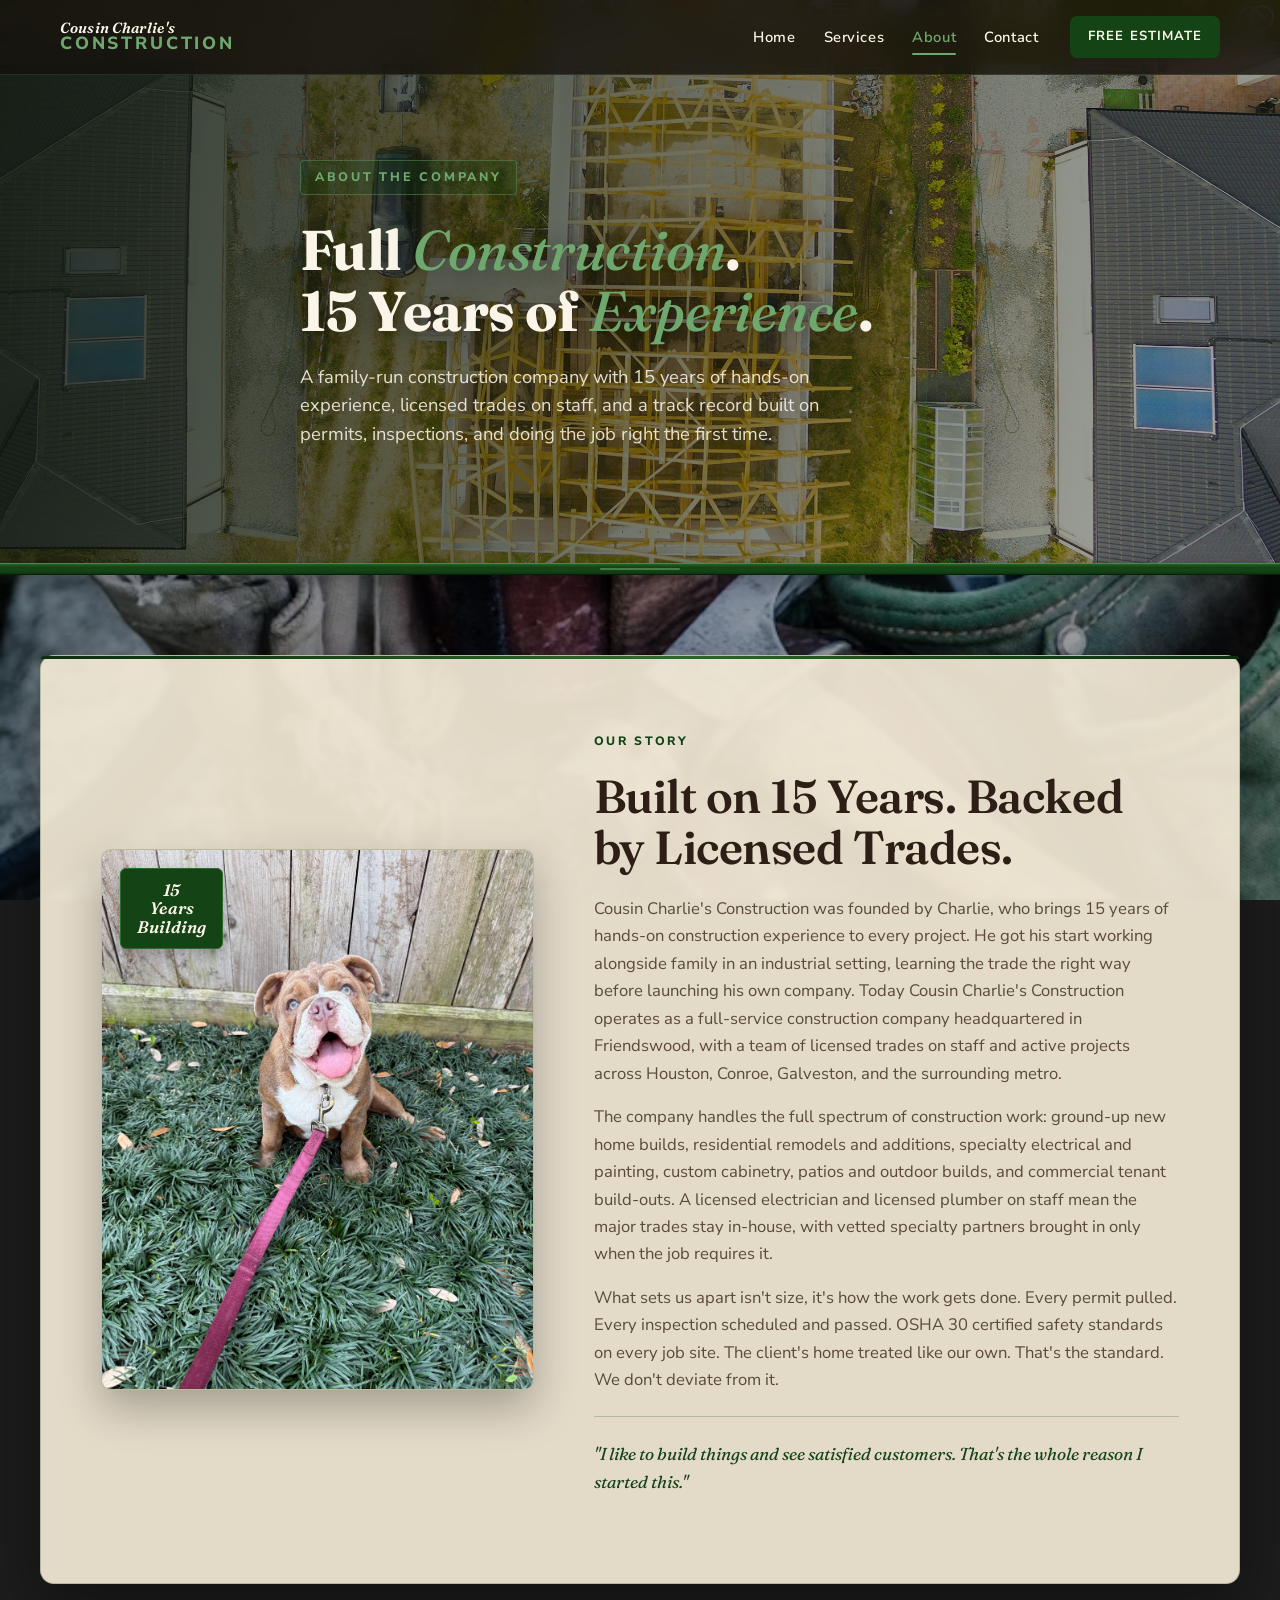
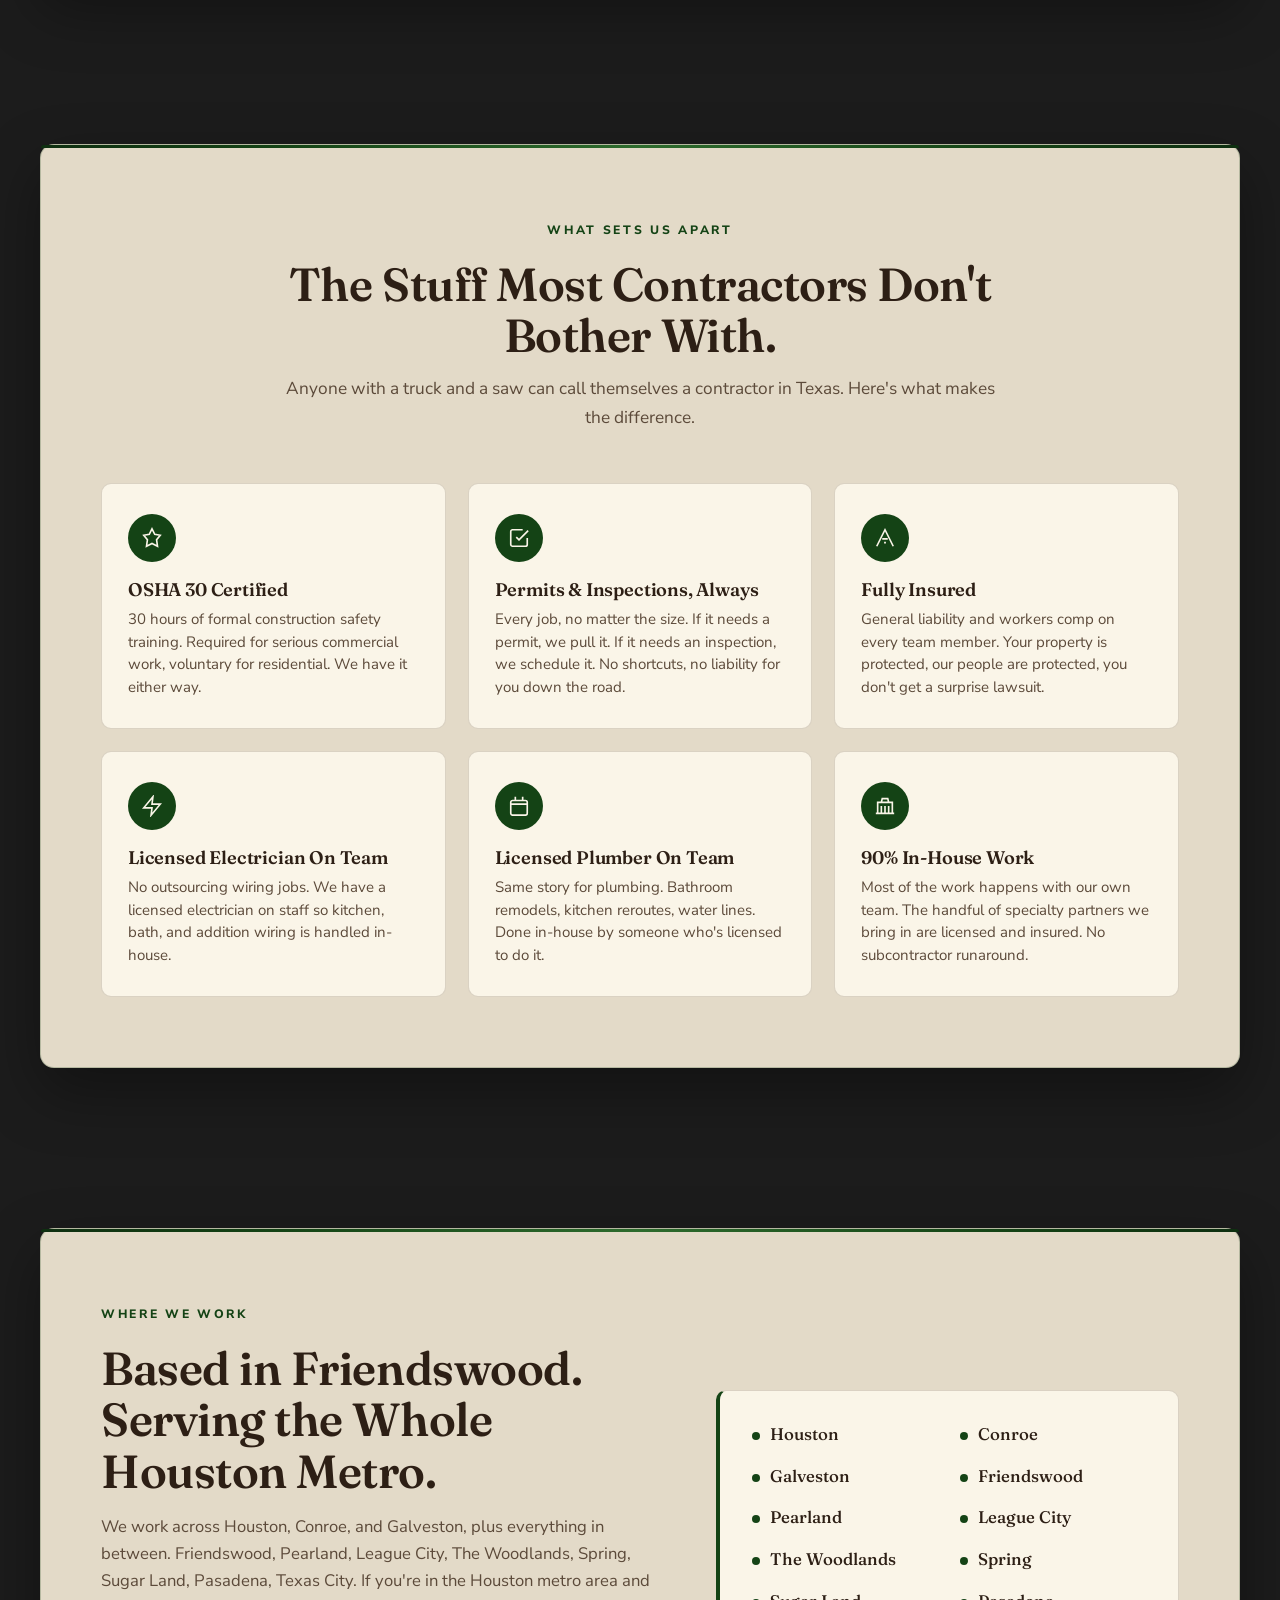
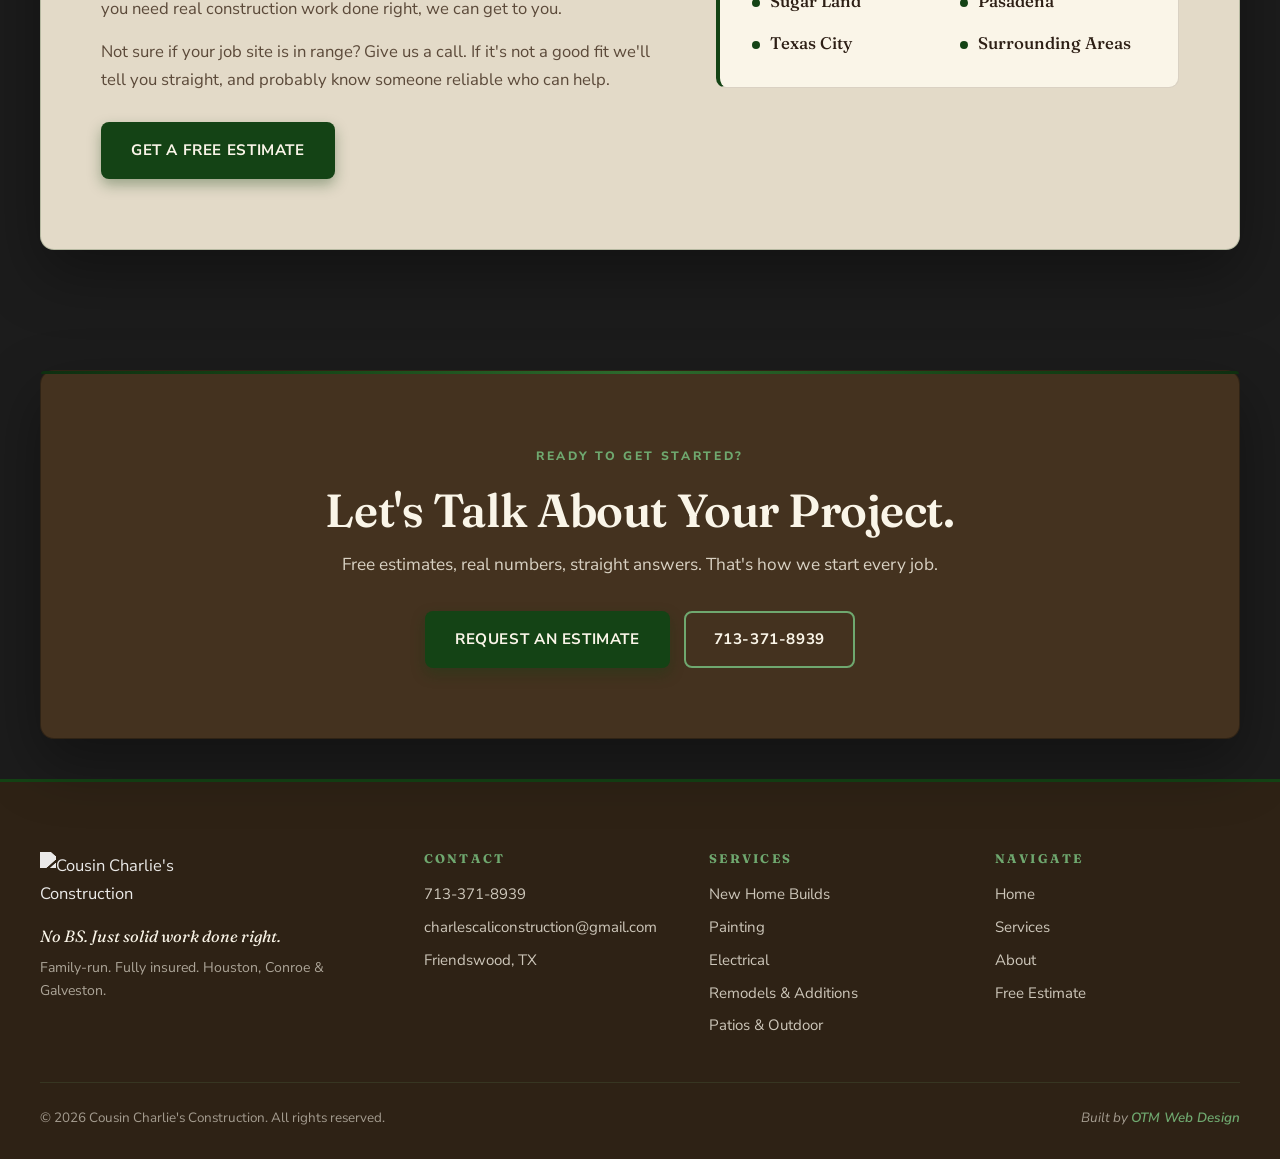
==== commit 809704e6: "polished" ====
--- a/about.html
+++ b/about.html
@@ -38,9 +38,9 @@
     <div class="hero-bg" style="background-image: url('assets/hero-main.jpg');"></div>
     <div class="hero-overlay"></div>
     <div class="hero-content hero-content-narrow">
-      <div class="hero-eyebrow">About the Shop</div>
-      <h1 class="hero-title hero-title-sub">From <em>Handyman</em><br/>to Full <em>Construction</em>.</h1>
-      <p class="hero-sub">A family-run shop with 15 years of construction experience, built on permits, inspections, and doing the job right the first time.</p>
+      <div class="hero-eyebrow">About the Company</div>
+      <h1 class="hero-title hero-title-sub">Full <em>Construction</em>.<br/>15 Years of <em>Experience</em>.</h1>
+      <p class="hero-sub">A family-run construction company with 15 years of hands-on experience, licensed trades on staff, and a track record built on permits, inspections, and doing the job right the first time.</p>
     </div>
   </header>
 
@@ -57,10 +57,10 @@
         </div>
         <div class="intro-content">
           <div class="eyebrow">Our Story</div>
-          <h2>Started With a Tool Belt. Grew Into a Company.</h2>
-          <p>Charlie got his start working alongside family in an industrial setting, learning the trade the right way before ever swinging a hammer for himself. He started Cousin Charlie's Construction two years ago as a handyman business out of Friendswood, taking on the kind of small repair jobs most contractors won't touch.</p>
-          <p>Word got around. The jobs got bigger. Today the shop is a full-on construction company doing residential remodels, custom cabinets, patios, additions, and even commercial work. The crew has grown to three workers plus a few trusted specialty subs, all licensed and insured.</p>
-          <p>What hasn't changed: the philosophy. Show up when we said we'd show up. Pull every permit. Pass every inspection. Treat the client's home like our own.</p>
+          <h2>Built on 15 Years. Backed by Licensed Trades.</h2>
+          <p>Cousin Charlie's Construction was founded by Charlie, who brings 15 years of hands-on construction experience to every project. He got his start working alongside family in an industrial setting, learning the trade the right way before launching his own company. Today Cousin Charlie's Construction operates as a full-service construction company headquartered in Friendswood, with a team of licensed trades on staff and active projects across Houston, Conroe, Galveston, and the surrounding metro.</p>
+          <p>The company handles the full spectrum of construction work: ground-up new home builds, residential remodels and additions, specialty electrical and painting, custom cabinetry, patios and outdoor builds, and commercial tenant build-outs. A licensed electrician and licensed plumber on staff mean the major trades stay in-house, with vetted specialty partners brought in only when the job requires it.</p>
+          <p>What sets us apart isn't size, it's how the work gets done. Every permit pulled. Every inspection scheduled and passed. OSHA 30 certified safety standards on every job site. The client's home treated like our own. That's the standard. We don't deviate from it.</p>
           <p class="intro-meta">"I like to build things and see satisfied customers. That's the whole reason I started this."</p>
         </div>
       </div>
@@ -98,7 +98,7 @@
             <svg viewBox="0 0 24 24" fill="none" stroke="currentColor" stroke-width="1.8"><path d="M3 21l9-18 9 18M9 13h6M11 17h2"/></svg>
           </div>
           <h3>Fully Insured</h3>
-          <p>General liability and workers comp on every crew member. Your property is protected, our people are protected, you don't get a surprise lawsuit.</p>
+          <p>General liability and workers comp on every team member. Your property is protected, our people are protected, you don't get a surprise lawsuit.</p>
         </div>
 
         <div class="cred-card">
@@ -106,7 +106,7 @@
             <svg viewBox="0 0 24 24" fill="none" stroke="currentColor" stroke-width="1.8"><path d="M13 2L3 14h9l-1 8 10-12h-9l1-8z"/></svg>
           </div>
           <h3>Licensed Electrician On Team</h3>
-          <p>No outsourcing wiring jobs. We have a licensed electrician on the crew so kitchen, bath, and addition wiring is handled in-house.</p>
+          <p>No outsourcing wiring jobs. We have a licensed electrician on staff so kitchen, bath, and addition wiring is handled in-house.</p>
         </div>
 
         <div class="cred-card">
@@ -122,7 +122,7 @@
             <svg viewBox="0 0 24 24" fill="none" stroke="currentColor" stroke-width="1.8"><path d="M2 20h20M4 20V8h16v12M8 20v-8M12 20v-8M16 20v-8M9 4h6l1 4H8z"/></svg>
           </div>
           <h3>90% In-House Work</h3>
-          <p>Most of the work happens with our own crew. The handful of specialty subs we bring in are licensed and insured. No subcontractor runaround.</p>
+          <p>Most of the work happens with our own team. The handful of specialty partners we bring in are licensed and insured. No subcontractor runaround.</p>
         </div>
       </div>
     </div>
@@ -191,11 +191,11 @@
         </div>
         <div class="footer-col">
           <h4>Services</h4>
-          <a href="services.html">Custom Cabinets</a>
-          <a href="services.html">Remodels</a>
-          <a href="services.html">Patios &amp; Concrete</a>
-          <a href="services.html">Additions</a>
-          <a href="services.html">Carpentry</a>
+          <a href="services.html">New Home Builds</a>
+          <a href="services.html">Painting</a>
+          <a href="services.html">Electrical</a>
+          <a href="services.html">Remodels &amp; Additions</a>
+          <a href="services.html">Patios &amp; Outdoor</a>
         </div>
         <div class="footer-col">
           <h4>Navigate</h4>
--- a/styles.css
+++ b/styles.css
@@ -130,13 +130,16 @@
   box-shadow: 0 10px 22px rgba(20, 67, 21, 0.45);
 }
 .btn-ghost {
-  background: transparent;
-  color: var(--cream-light);
-  border-color: rgba(250, 245, 232, 0.4);
+  background: var(--cream-light);
+  color: var(--green-deep);
+  border-color: var(--cream-light);
+  box-shadow: 0 6px 14px rgba(0, 0, 0, 0.25);
 }
 .btn-ghost:hover {
-  background: rgba(250, 245, 232, 0.1);
-  border-color: rgba(250, 245, 232, 0.8);
+  background: var(--cream-solid);
+  border-color: var(--cream-solid);
+  transform: translateY(-2px);
+  box-shadow: 0 10px 22px rgba(0, 0, 0, 0.32);
 }
 .btn-outline {
   background: transparent;
@@ -698,7 +701,9 @@
   position: relative;
 }
 .additional-text-tag {
-  display: inline-block;
+  display: inline-flex;
+  align-items: center;
+  gap: 10px;
   font-size: 0.72rem;
   font-weight: 800;
   letter-spacing: 0.2em;
@@ -706,6 +711,22 @@
   color: var(--green-deep);
   margin-bottom: 0.7rem;
 }
+.additional-text-num {
+  display: inline-flex;
+  align-items: center;
+  justify-content: center;
+  font-family: 'Fraunces', serif;
+  font-style: italic;
+  font-weight: 600;
+  font-size: 1rem;
+  letter-spacing: 0;
+  color: var(--cream-light);
+  background: var(--green-deep);
+  width: 28px;
+  height: 28px;
+  border-radius: 50%;
+  text-transform: none;
+}
 .additional-text h3 {
   font-size: 1.55rem;
   color: var(--espresso);
@@ -715,6 +736,102 @@
 .additional-text p {
   font-size: 1rem;
   line-height: 1.6;
+}
+.additional-text-lead {
+  font-size: 0.82rem;
+  font-weight: 800;
+  letter-spacing: 0.16em;
+  text-transform: uppercase;
+  color: var(--green-bright);
+  margin-top: 0.9rem;
+  display: inline-flex;
+  align-items: center;
+  gap: 8px;
+}
+.additional-text-lead::before {
+  content: '';
+  display: inline-block;
+  width: 22px;
+  height: 2px;
+  background: var(--green-bright);
+}
+
+/* Compact extras row for Commercial + HVAC combined card */
+.extras-row {
+  position: relative;
+  display: grid;
+  grid-template-columns: 0.9fr 1.1fr;
+  background: var(--cream-light);
+  border: 1px solid var(--line);
+  border-left: 4px solid var(--green-deep);
+  border-radius: var(--radius-sm);
+  overflow: hidden;
+  box-shadow: var(--shadow-soft);
+  min-height: 220px;
+  margin-top: 32px;
+  transition: transform 0.25s cubic-bezier(0.4, 0, 0.2, 1),
+              box-shadow 0.25s ease;
+}
+.extras-row:hover {
+  transform: translateY(-3px);
+  box-shadow: var(--shadow-green);
+}
+.extras-image {
+  position: relative;
+  overflow: hidden;
+  background: var(--cream-deep);
+}
+.extras-image img {
+  position: absolute;
+  inset: 0;
+  width: 100%;
+  height: 100%;
+  object-fit: cover;
+  transition: transform 0.55s cubic-bezier(0.4, 0, 0.2, 1);
+}
+.extras-row:hover .extras-image img {
+  transform: scale(1.04);
+}
+.extras-text {
+  padding: 30px 36px;
+  display: flex;
+  flex-direction: column;
+  justify-content: center;
+}
+.extras-text-tag {
+  display: inline-block;
+  font-size: 0.7rem;
+  font-weight: 800;
+  letter-spacing: 0.2em;
+  text-transform: uppercase;
+  color: var(--green-deep);
+  margin-bottom: 0.55rem;
+}
+.extras-text h3 {
+  font-size: 1.3rem;
+  color: var(--espresso);
+  margin-bottom: 0.55rem;
+  line-height: 1.2;
+}
+.extras-text p {
+  font-size: 0.95rem;
+  line-height: 1.55;
+}
+
+/* Closing CTA line for services page */
+.services-closing {
+  margin-top: 3rem;
+  text-align: center;
+  padding: 30px 24px;
+  border-top: 1px solid var(--line-green);
+}
+.services-closing p {
+  font-family: 'Fraunces', serif;
+  font-style: italic;
+  font-size: 1.25rem;
+  color: var(--green-deep);
+  margin-bottom: 1.2rem;
+  line-height: 1.4;
 }
 
 /* ---------- CREDENTIALS GRID (about page, premium hover) ---------- */
@@ -1339,12 +1456,14 @@
   font-style: italic;
 }
 .footer-credit a {
-  color: rgba(250, 245, 232, 0.7);
+  color: var(--green-pale);
   text-decoration: none;
-  transition: color 0.18s ease;
+  font-weight: 600;
+  transition: color 0.18s ease, text-shadow 0.18s ease;
 }
 .footer-credit a:hover {
-  color: var(--green-pale);
+  color: var(--cream-light);
+  text-shadow: 0 0 12px rgba(111, 168, 111, 0.5);
 }
 
 /* ---------- RESPONSIVE ---------- */
@@ -1411,6 +1530,19 @@
   .additional-text {
     padding: 28px 32px 32px;
   }
+
+  /* extras row stacks too */
+  .extras-row {
+    grid-template-columns: 1fr;
+    min-height: auto;
+  }
+  .extras-image {
+    aspect-ratio: 16/10;
+    min-height: 180px;
+  }
+  .extras-text {
+    padding: 24px 28px 28px;
+  }
 }
 
 @media (max-width: 560px) {
@@ -1438,5 +1570,8 @@
   .stat:last-child { border-bottom: none; padding-bottom: 0; }
   .additional-text { padding: 24px 26px 28px; }
   .additional-text h3 { font-size: 1.3rem; }
+  .extras-text { padding: 20px 22px 24px; }
+  .extras-text h3 { font-size: 1.15rem; }
+  .services-closing p { font-size: 1.08rem; }
   .carousel-btn { width: 40px; height: 40px; }
 }
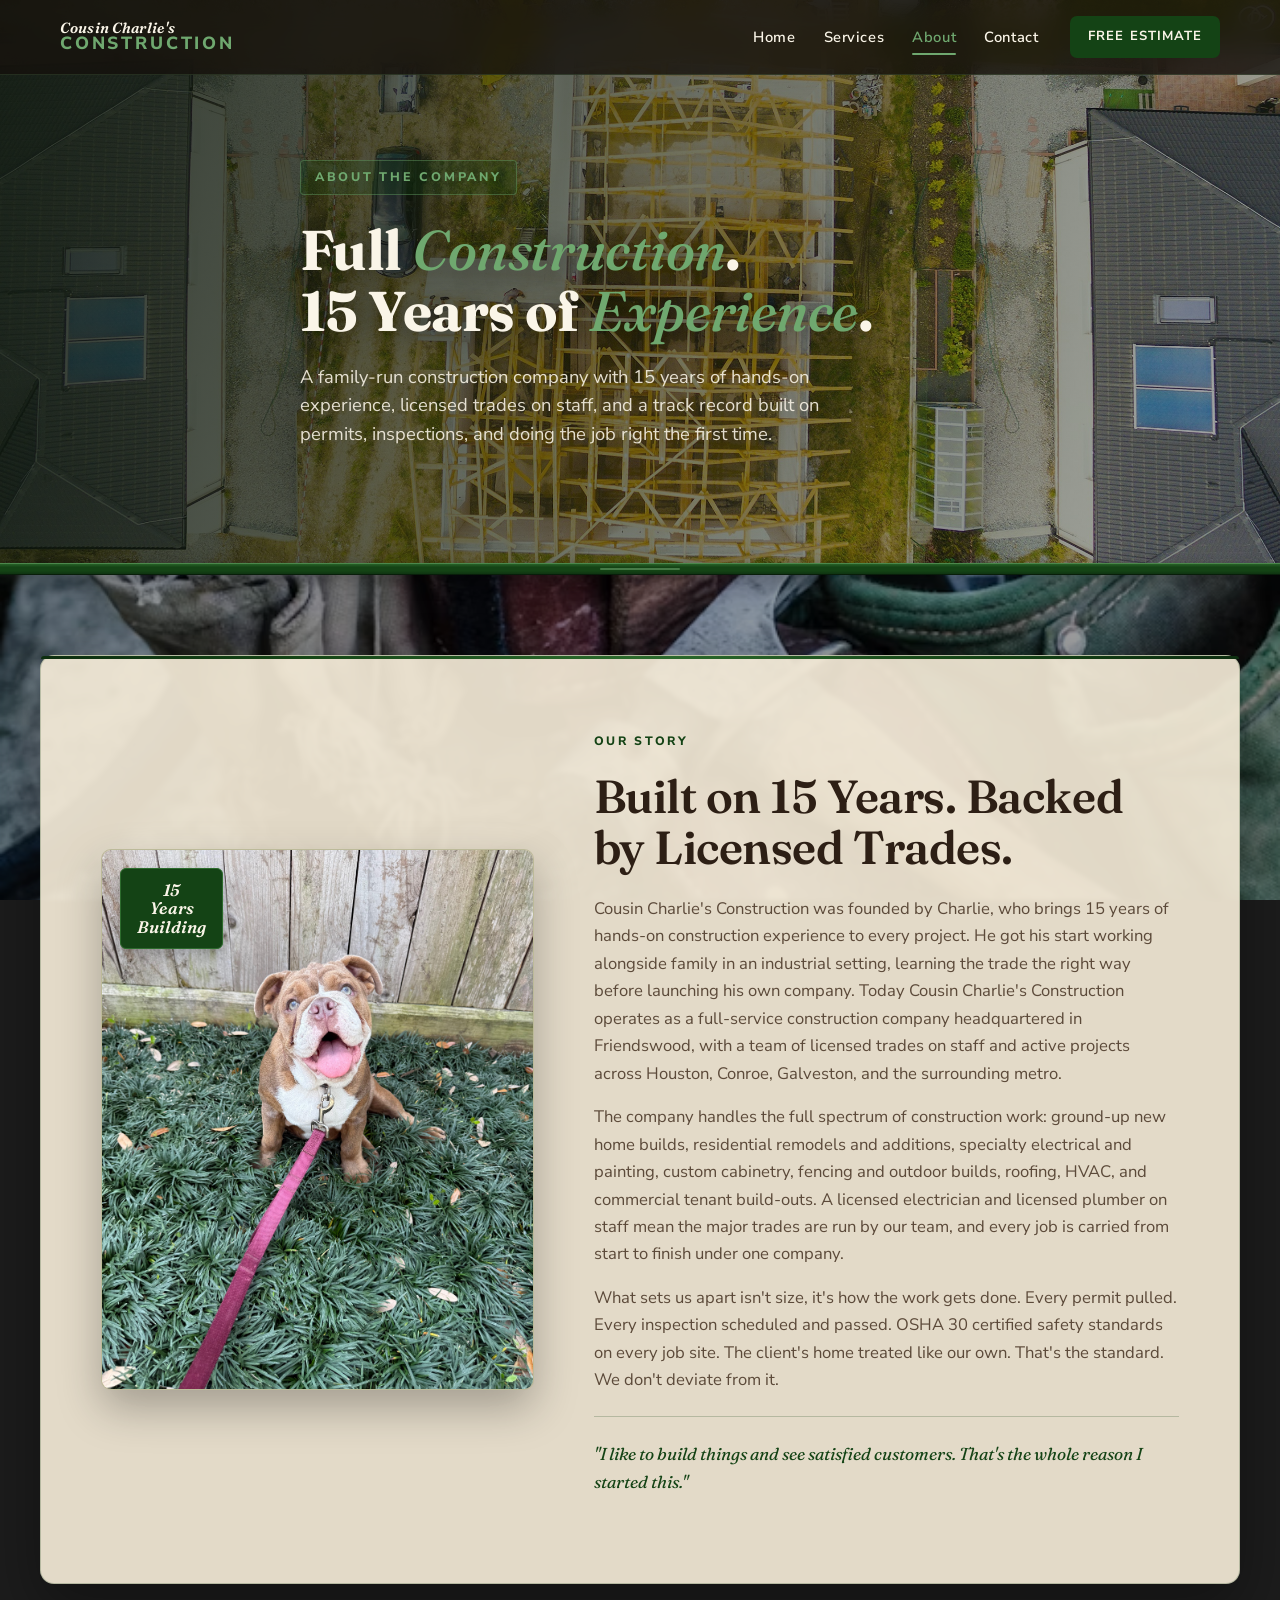
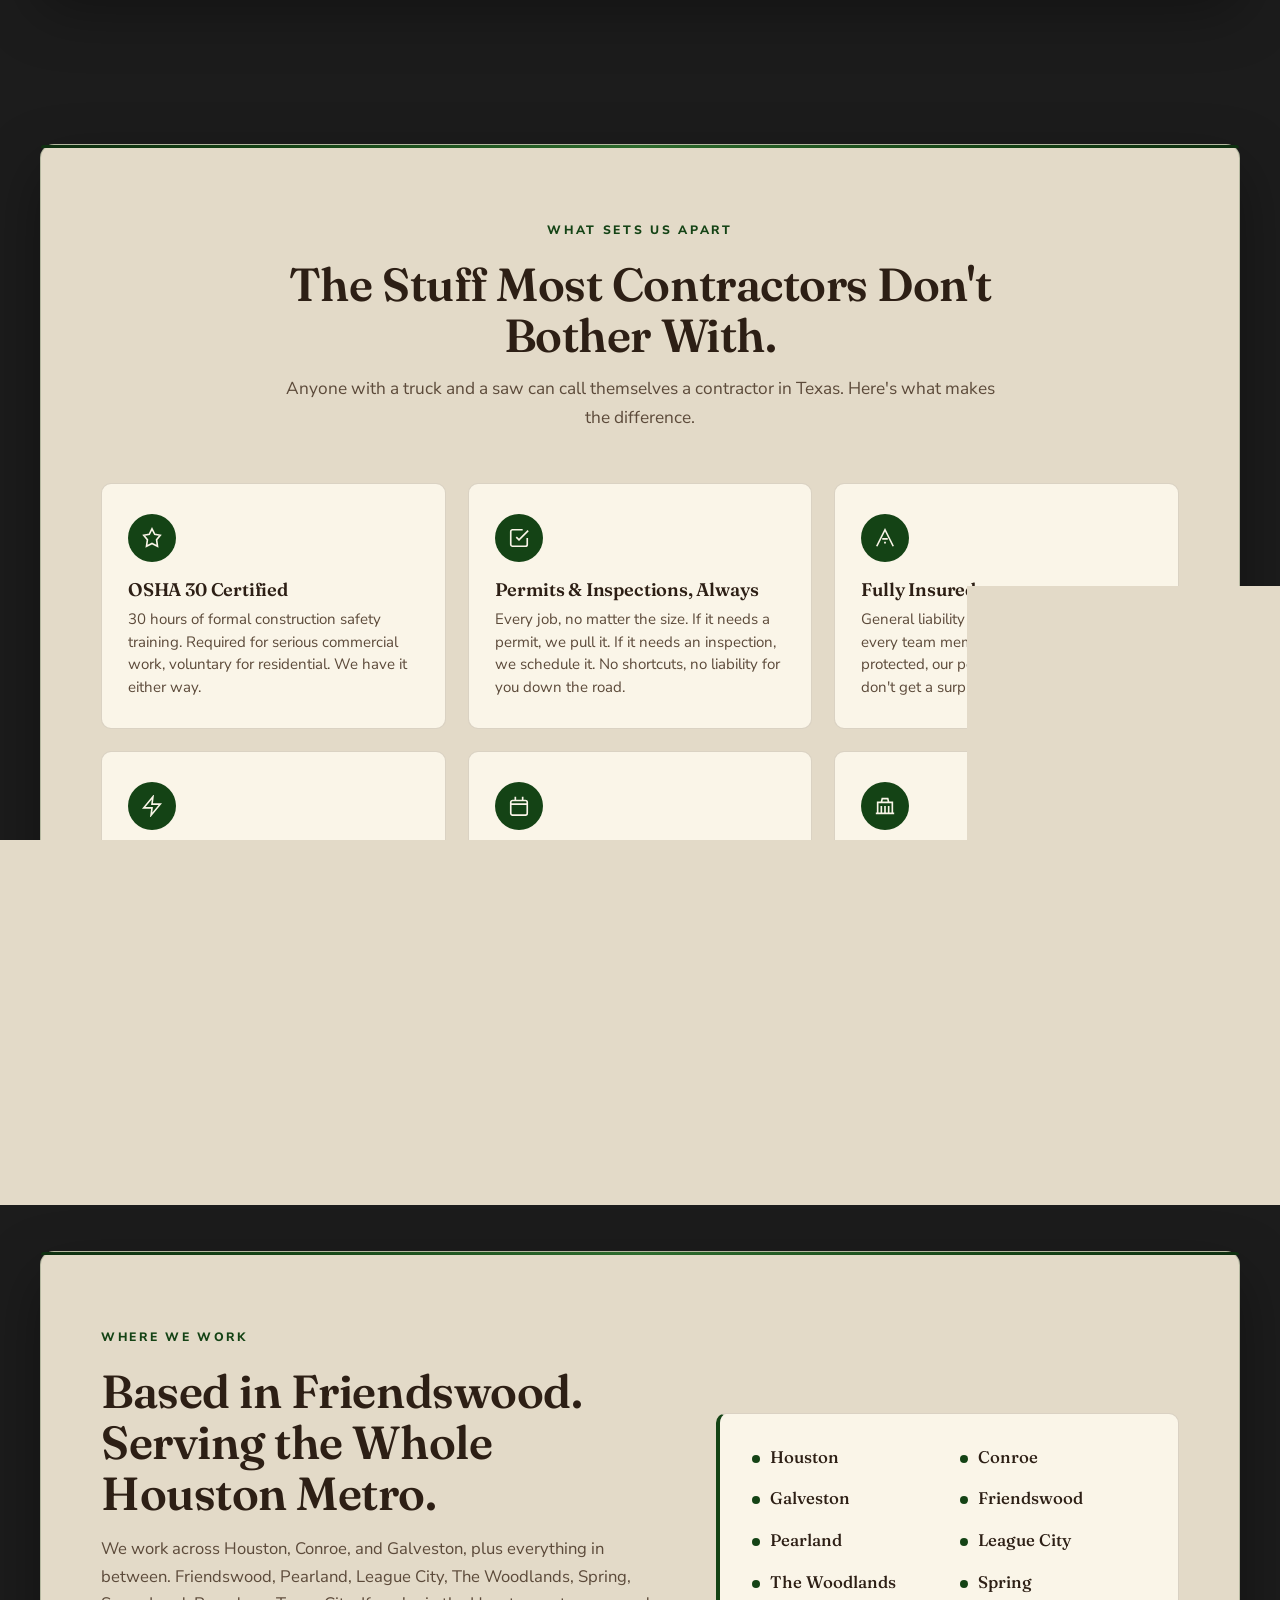
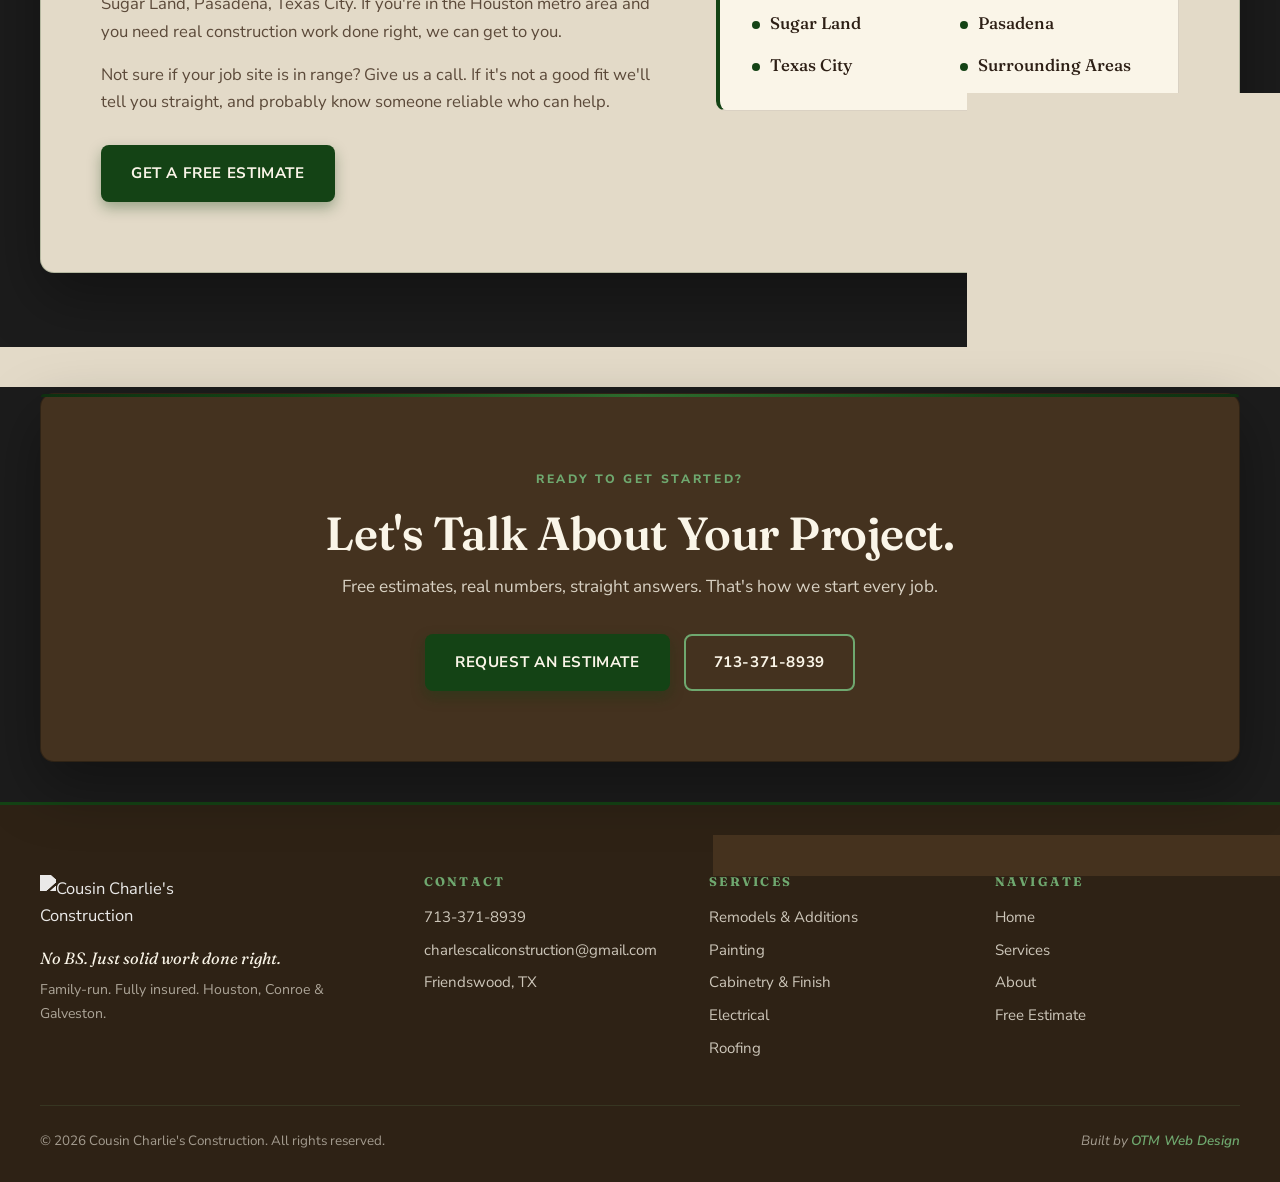
==== commit aecbb525: "Updated with Charlies Edits Remove 90% in house, Add roofing service." ====
--- a/about.html
+++ b/about.html
@@ -4,7 +4,7 @@
   <meta charset="UTF-8" />
   <meta name="viewport" content="width=device-width, initial-scale=1.0" />
   <title>About | Cousin Charlie's Construction</title>
-  <meta name="description" content="Family-run, fully insured construction company based in Friendswood, TX. 15 years of experience, OSHA 30 certified, licensed trades in-house. Serving Houston, Conroe, and Galveston." />
+  <meta name="description" content="Family-run, fully insured construction company based in Friendswood, TX. 15 years of experience, OSHA 30 certified, licensed trades on staff. Serving Houston, Conroe, and Galveston." />
   <link rel="icon" type="image/png" href="assets/logo.png" />
   <link rel="preconnect" href="https://fonts.googleapis.com" />
   <link rel="preconnect" href="https://fonts.gstatic.com" crossorigin />
@@ -59,7 +59,7 @@
           <div class="eyebrow">Our Story</div>
           <h2>Built on 15 Years. Backed by Licensed Trades.</h2>
           <p>Cousin Charlie's Construction was founded by Charlie, who brings 15 years of hands-on construction experience to every project. He got his start working alongside family in an industrial setting, learning the trade the right way before launching his own company. Today Cousin Charlie's Construction operates as a full-service construction company headquartered in Friendswood, with a team of licensed trades on staff and active projects across Houston, Conroe, Galveston, and the surrounding metro.</p>
-          <p>The company handles the full spectrum of construction work: ground-up new home builds, residential remodels and additions, specialty electrical and painting, custom cabinetry, patios and outdoor builds, and commercial tenant build-outs. A licensed electrician and licensed plumber on staff mean the major trades stay in-house, with vetted specialty partners brought in only when the job requires it.</p>
+          <p>The company handles the full spectrum of construction work: ground-up new home builds, residential remodels and additions, specialty electrical and painting, custom cabinetry, fencing and outdoor builds, roofing, HVAC, and commercial tenant build-outs. A licensed electrician and licensed plumber on staff mean the major trades are run by our team, and every job is carried from start to finish under one company.</p>
           <p>What sets us apart isn't size, it's how the work gets done. Every permit pulled. Every inspection scheduled and passed. OSHA 30 certified safety standards on every job site. The client's home treated like our own. That's the standard. We don't deviate from it.</p>
           <p class="intro-meta">"I like to build things and see satisfied customers. That's the whole reason I started this."</p>
         </div>
@@ -106,7 +106,7 @@
             <svg viewBox="0 0 24 24" fill="none" stroke="currentColor" stroke-width="1.8"><path d="M13 2L3 14h9l-1 8 10-12h-9l1-8z"/></svg>
           </div>
           <h3>Licensed Electrician On Team</h3>
-          <p>No outsourcing wiring jobs. We have a licensed electrician on staff so kitchen, bath, and addition wiring is handled in-house.</p>
+          <p>A licensed electrician on staff means kitchen, bath, addition wiring, and full rewires are run by our team. No waiting on an outside electrician to get your job moving.</p>
         </div>
 
         <div class="cred-card">
@@ -114,15 +114,15 @@
             <svg viewBox="0 0 24 24" fill="none" stroke="currentColor" stroke-width="1.8"><path d="M8 2v4M16 2v4M3 10h18M5 6h14a2 2 0 012 2v12a2 2 0 01-2 2H5a2 2 0 01-2-2V8a2 2 0 012-2z"/></svg>
           </div>
           <h3>Licensed Plumber On Team</h3>
-          <p>Same story for plumbing. Bathroom remodels, kitchen reroutes, water lines. Done in-house by someone who's licensed to do it.</p>
+          <p>Same story for plumbing. Bathroom remodels, kitchen reroutes, water lines, fixture installs. Run by our team, licensed and ready to start when the job starts.</p>
         </div>
 
         <div class="cred-card">
           <div class="cred-icon">
             <svg viewBox="0 0 24 24" fill="none" stroke="currentColor" stroke-width="1.8"><path d="M2 20h20M4 20V8h16v12M8 20v-8M12 20v-8M16 20v-8M9 4h6l1 4H8z"/></svg>
           </div>
-          <h3>90% In-House Work</h3>
-          <p>Most of the work happens with our own team. The handful of specialty partners we bring in are licensed and insured. No subcontractor runaround.</p>
+          <h3>One Point of Contact</h3>
+          <p>You hire us, we run the job. From the first estimate to the final walkthrough, you deal with Cousin Charlie's Construction. No middleman, no general contractor handoffs, no subcontractor runaround.</p>
         </div>
       </div>
     </div>
@@ -191,11 +191,11 @@
         </div>
         <div class="footer-col">
           <h4>Services</h4>
-          <a href="services.html">New Home Builds</a>
+          <a href="services.html">Remodels &amp; Additions</a>
           <a href="services.html">Painting</a>
+          <a href="services.html">Cabinetry &amp; Finish</a>
           <a href="services.html">Electrical</a>
-          <a href="services.html">Remodels &amp; Additions</a>
-          <a href="services.html">Patios &amp; Outdoor</a>
+          <a href="services.html">Roofing</a>
         </div>
         <div class="footer-col">
           <h4>Navigate</h4>
--- a/styles.css
+++ b/styles.css
@@ -1514,14 +1514,19 @@
   .footer-grid { grid-template-columns: 1fr 1fr; }
   .footer-col:last-child { grid-column: auto; display: block; }
 
-  /* additional services stack on mobile */
+  /* additional services stack on mobile: image always on top */
   .additional-row,
   .additional-row-reverse {
     grid-template-columns: 1fr;
     min-height: auto;
   }
+  .additional-row .additional-image,
   .additional-row-reverse .additional-image {
     order: 1;
+  }
+  .additional-row .additional-text,
+  .additional-row-reverse .additional-text {
+    order: 2;
   }
   .additional-image {
     aspect-ratio: 16/10;
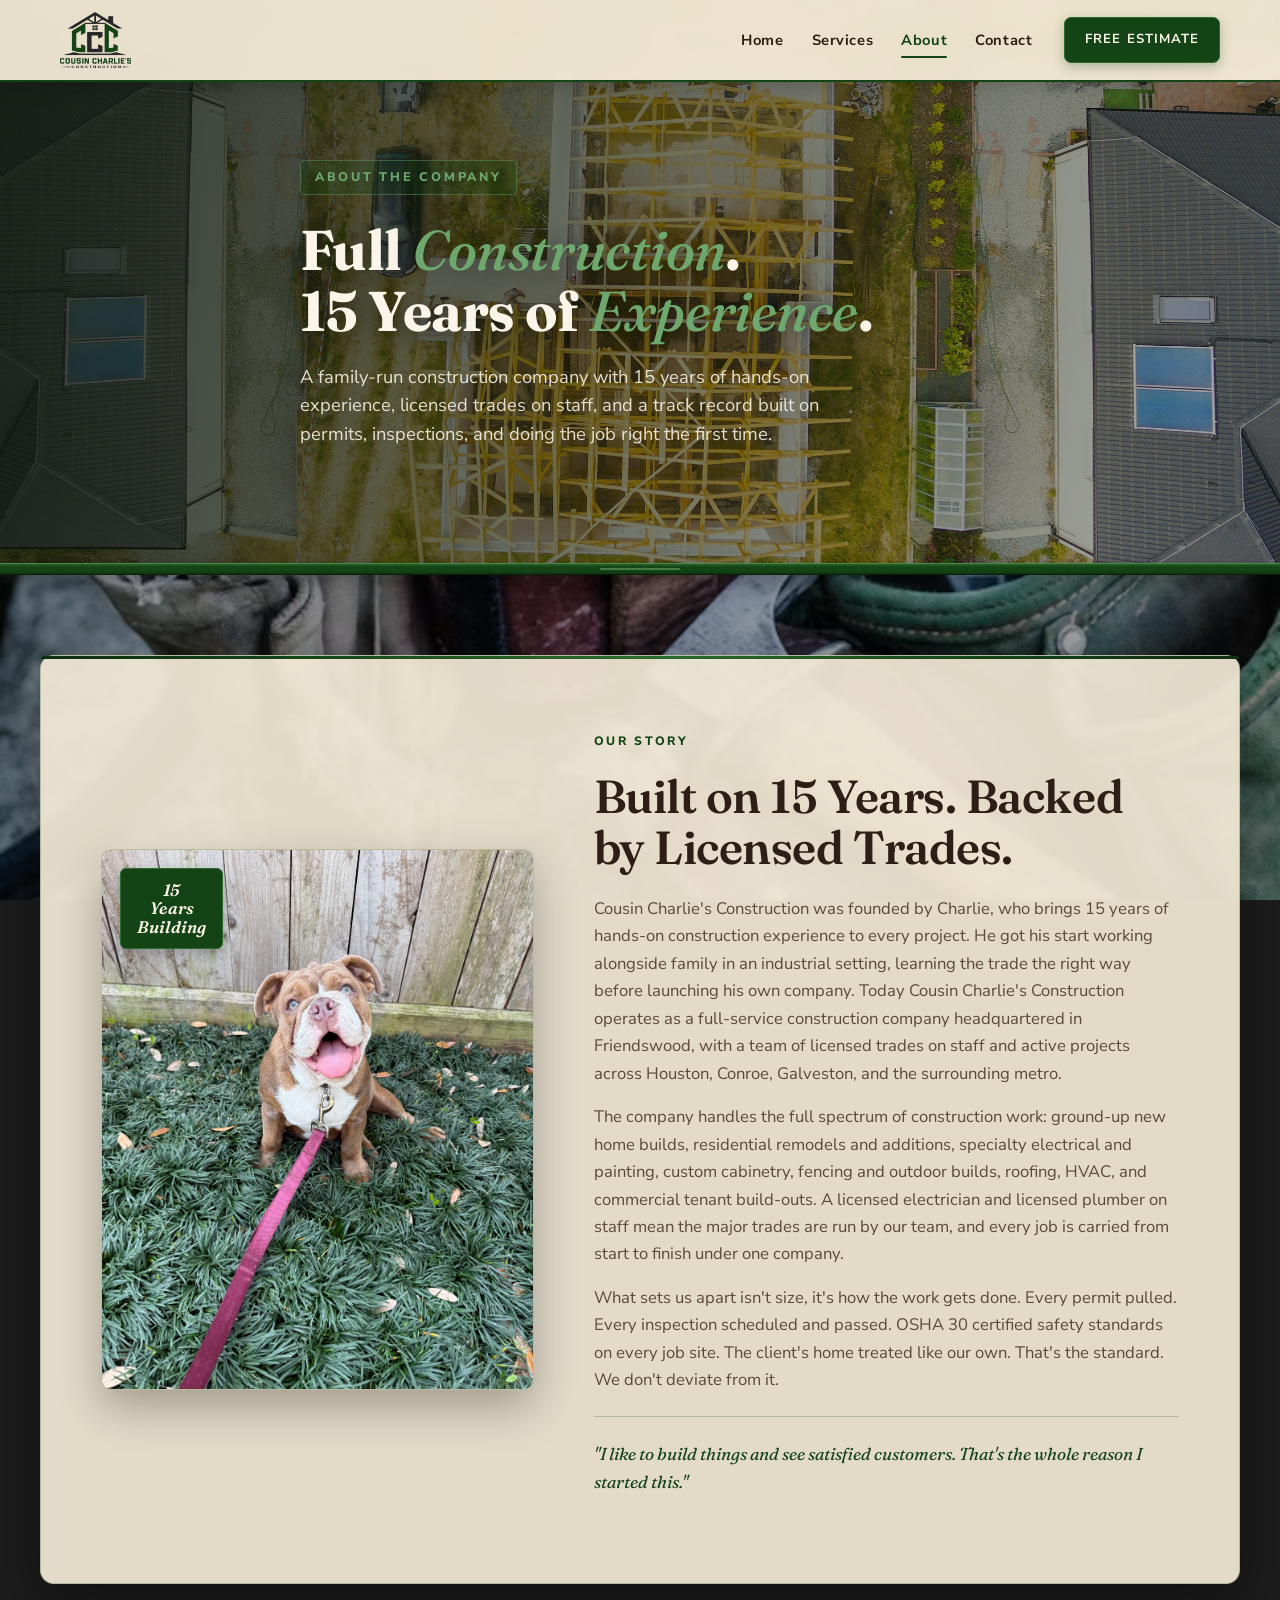
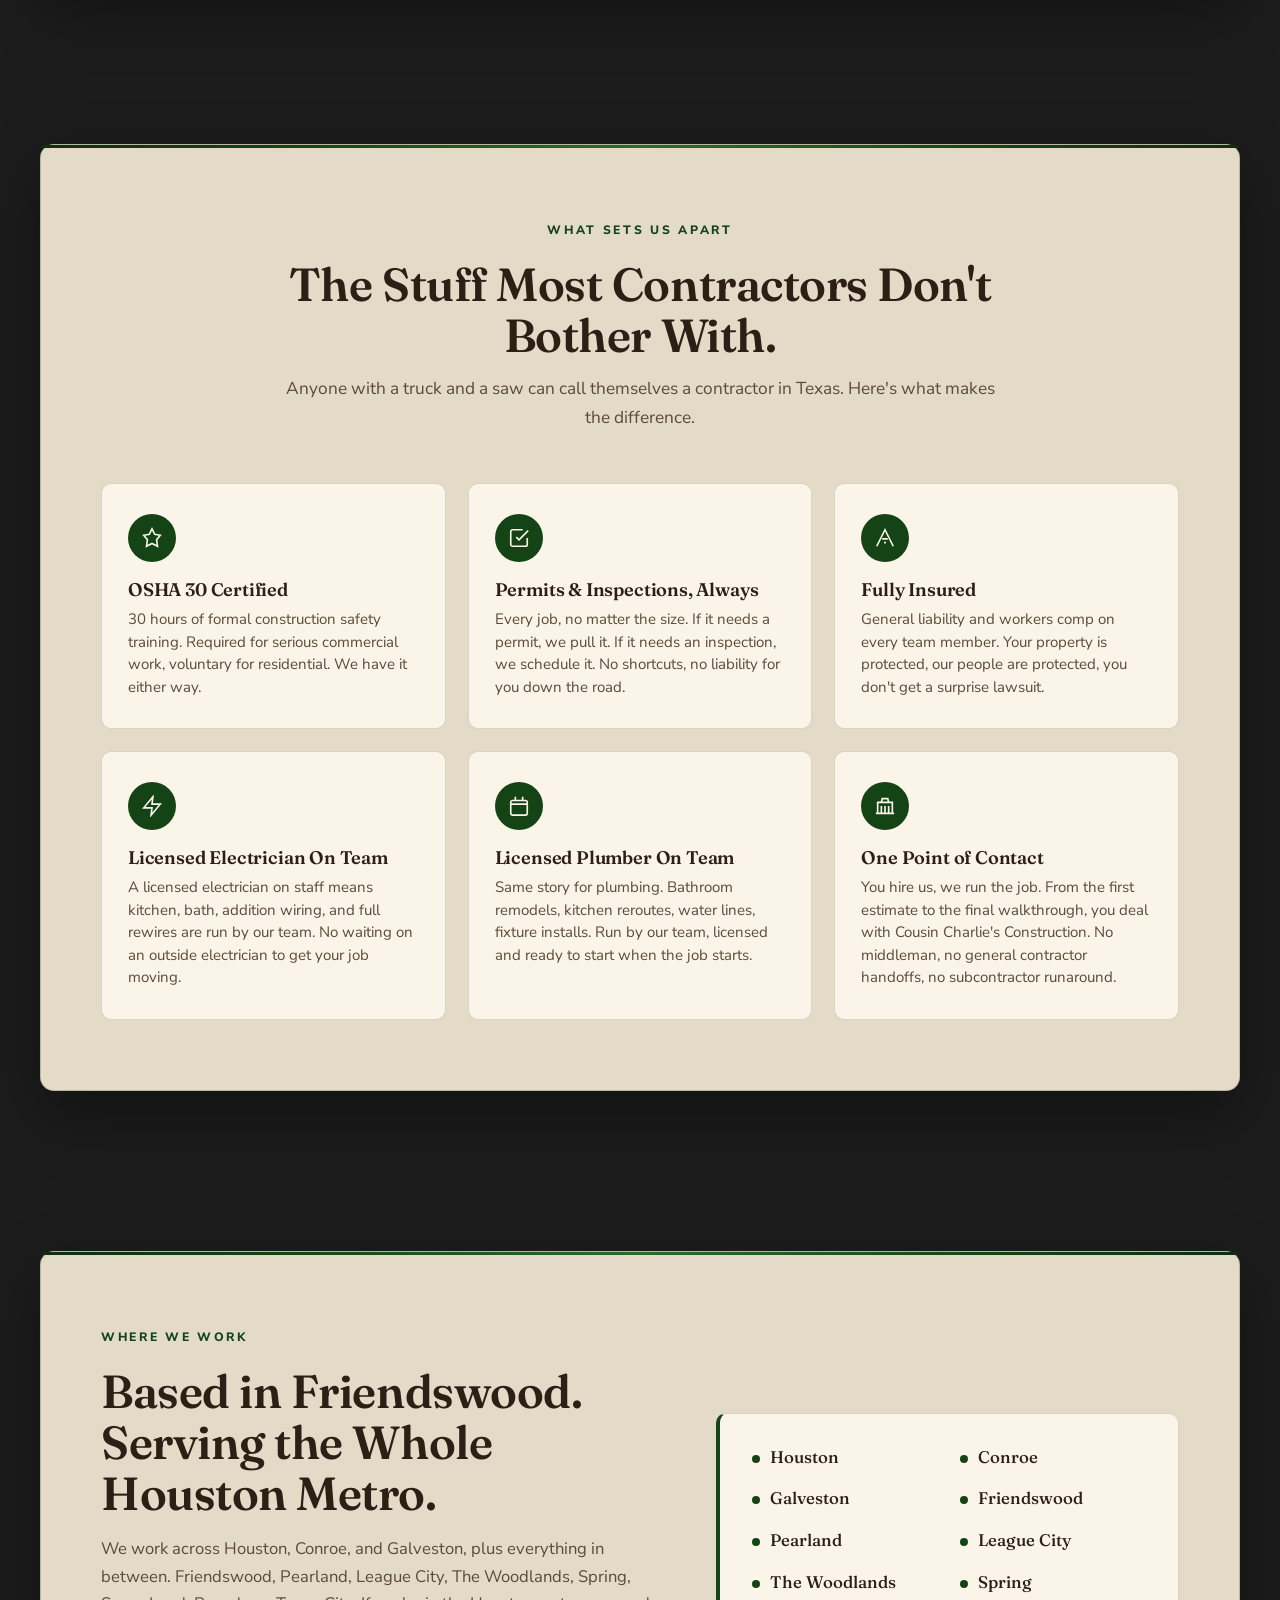
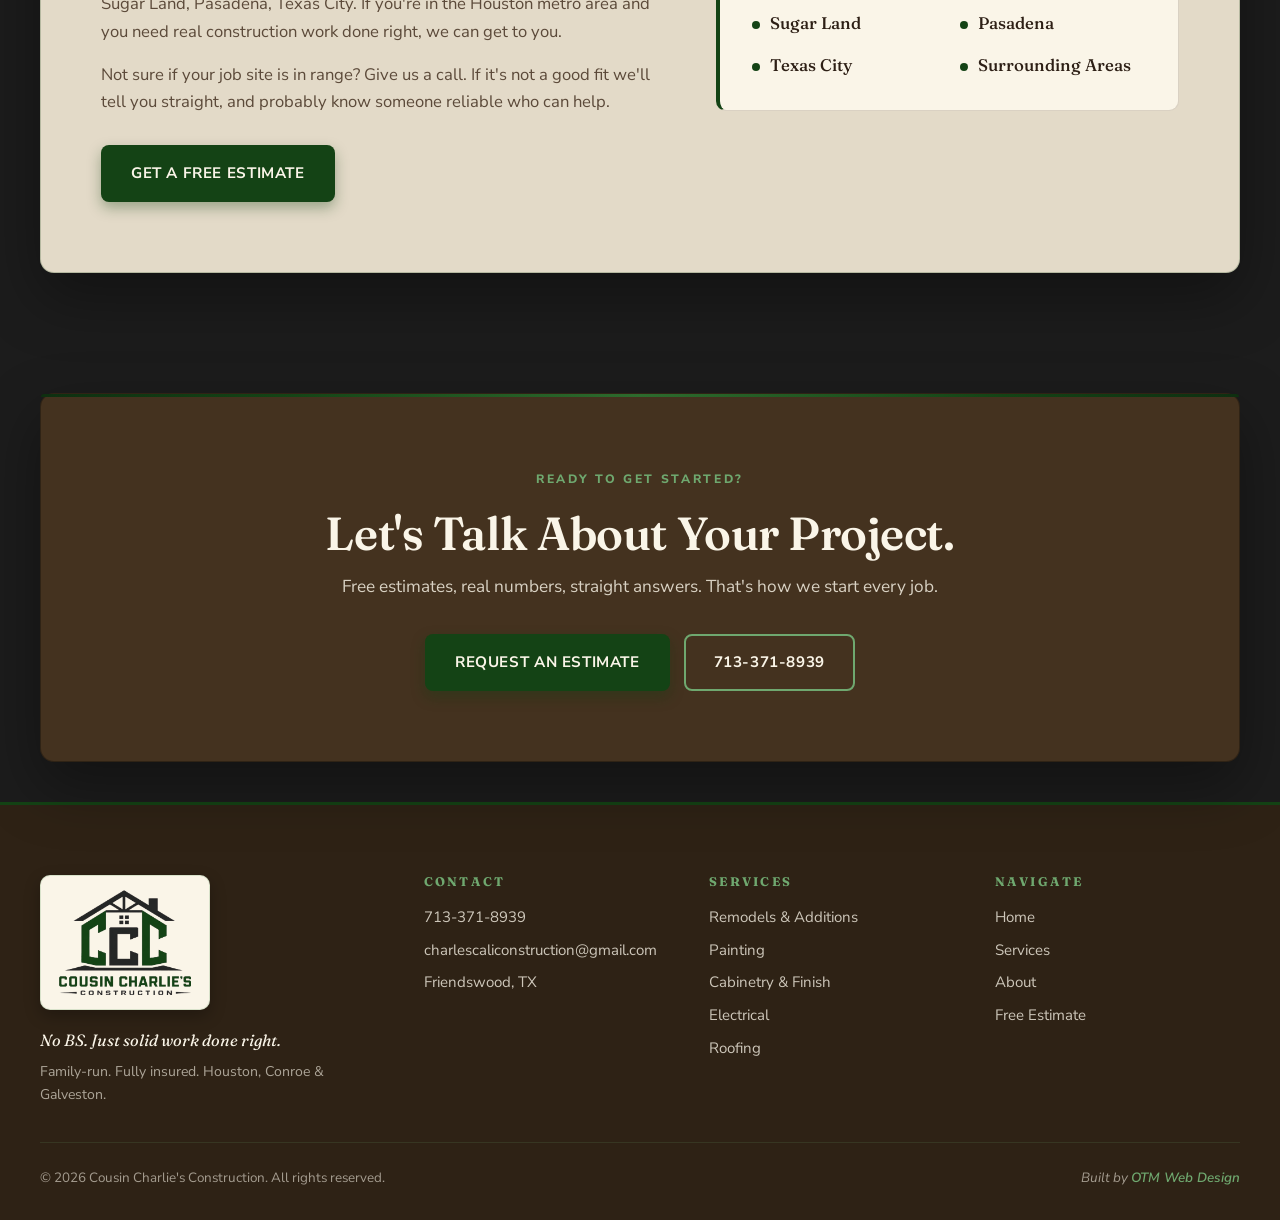
==== commit bc1136d2: "Added logo" ====
--- a/about.html
+++ b/about.html
@@ -16,9 +16,8 @@
   <!-- NAV -->
   <nav class="nav">
     <div class="nav-inner">
-      <a href="index.html" class="wordmark">
-        <span class="wordmark-cousin">Cousin Charlie's</span>
-        <span class="wordmark-construction">CONSTRUCTION</span>
+      <a href="index.html" class="nav-logo-link" aria-label="Cousin Charlie's Construction Home">
+        <img src="assets/logo.png" alt="Cousin Charlie's Construction" class="nav-logo" />
       </a>
       <ul class="nav-links">
         <li><a href="index.html">Home</a></li>
--- a/styles.css
+++ b/styles.css
@@ -241,38 +241,33 @@
   position: fixed;
   top: 0; left: 0; right: 0;
   z-index: 100;
-  background: rgba(20, 16, 12, 0.78);
+  background: rgba(245, 235, 215, 0.94);
   backdrop-filter: blur(14px);
   -webkit-backdrop-filter: blur(14px);
-  border-bottom: 1px solid rgba(111, 168, 111, 0.18);
+  border-bottom: 2px solid var(--green-deep);
+  box-shadow: 0 4px 18px rgba(0, 0, 0, 0.18);
 }
 .nav-inner {
   max-width: var(--max-width);
   margin: 0 auto;
-  padding: 16px var(--gutter);
+  padding: 12px var(--gutter);
   display: flex;
   align-items: center;
   gap: 32px;
 }
-.wordmark {
-  display: flex;
-  flex-direction: column;
-  line-height: 1;
-}
-.wordmark-cousin {
-  font-family: 'Fraunces', serif;
-  font-style: italic;
-  font-weight: 600;
-  color: var(--cream-light);
-  font-size: 0.92rem;
-  letter-spacing: 0.01em;
-}
-.wordmark-construction {
-  font-family: 'Nunito Sans', sans-serif;
-  font-weight: 800;
-  color: var(--green-pale);
-  font-size: 1.1rem;
-  letter-spacing: 0.16em;
+.nav-logo-link {
+  display: flex;
+  align-items: center;
+  line-height: 0;
+}
+.nav-logo {
+  height: 56px;
+  width: auto;
+  display: block;
+  transition: transform 0.18s ease;
+}
+.nav-logo-link:hover .nav-logo {
+  transform: scale(1.03);
 }
 
 .nav-links {
@@ -281,17 +276,17 @@
   margin-left: auto;
 }
 .nav-links a {
-  color: var(--cream-light);
-  font-weight: 600;
+  color: var(--espresso);
+  font-weight: 700;
   font-size: 0.92rem;
   letter-spacing: 0.04em;
   transition: color 0.18s ease;
   position: relative;
   padding: 4px 0;
 }
-.nav-links a:hover { color: var(--green-pale); }
+.nav-links a:hover { color: var(--green-deep); }
 .nav-links a.is-active {
-  color: var(--green-pale);
+  color: var(--green-deep);
 }
 .nav-links a.is-active::after {
   content: '';
@@ -299,22 +294,28 @@
   left: 0; right: 0;
   bottom: -4px;
   height: 2px;
-  background: var(--green-pale);
+  background: var(--green-deep);
   border-radius: 2px;
 }
 
 .nav-cta {
   background: var(--green-deep);
   color: var(--cream-light);
-  padding: 10px 18px;
+  padding: 11px 20px;
   border-radius: 7px;
   font-weight: 700;
   font-size: 0.82rem;
   letter-spacing: 0.08em;
   text-transform: uppercase;
-  transition: background 0.18s ease;
-}
-.nav-cta:hover { background: var(--green-mid); }
+  transition: background 0.18s ease, transform 0.18s ease, box-shadow 0.18s ease;
+  border: 1px solid var(--green-bright);
+  box-shadow: 0 4px 12px rgba(20, 67, 21, 0.28);
+}
+.nav-cta:hover {
+  background: var(--green-mid);
+  transform: translateY(-1px);
+  box-shadow: 0 6px 16px rgba(20, 67, 21, 0.4);
+}
 
 .hamburger {
   display: none;
@@ -329,7 +330,7 @@
   display: block;
   width: 24px;
   height: 2px;
-  background: var(--cream-light);
+  background: var(--espresso);
   margin: 0 auto;
   transition: transform 0.2s ease, opacity 0.2s ease;
 }
@@ -1422,10 +1423,15 @@
   flex-direction: column;
 }
 .footer-logo {
-  width: 150px;
+  width: 170px;
   height: auto;
-  margin-bottom: 1rem;
-  filter: brightness(0) invert(1) opacity(0.9);
+  margin-bottom: 1.1rem;
+  padding: 14px 18px;
+  background: var(--cream-light);
+  border-radius: 10px;
+  box-shadow: 0 6px 16px rgba(0, 0, 0, 0.28);
+  border: 1px solid rgba(111, 168, 111, 0.25);
+  display: block;
 }
 .footer-tag {
   font-family: 'Fraunces', serif;
@@ -1484,6 +1490,7 @@
   .section-marquee, .section-footer { padding: 0; }
   .section-footer .container-darkest { padding: 60px var(--gutter) 28px; }
   .container { padding: 50px 36px; }
+  .nav-logo { height: 44px; }
   .nav-links { display: none; }
   .nav-cta { display: none; }
   .hamburger { display: flex; margin-left: auto; }
@@ -1494,10 +1501,11 @@
     left: 0;
     right: 0;
     flex-direction: column;
-    background: rgba(20, 16, 12, 0.96);
+    background: rgba(245, 235, 215, 0.98);
     padding: 24px var(--gutter);
     gap: 18px;
-    border-bottom: 1px solid rgba(111, 168, 111, 0.2);
+    border-bottom: 2px solid var(--green-deep);
+    box-shadow: 0 6px 18px rgba(0, 0, 0, 0.2);
   }
   .hero { min-height: 80vh; padding-top: 120px; }
   .hero-sub-page { min-height: 50vh; padding-top: 140px; padding-bottom: 60px; }
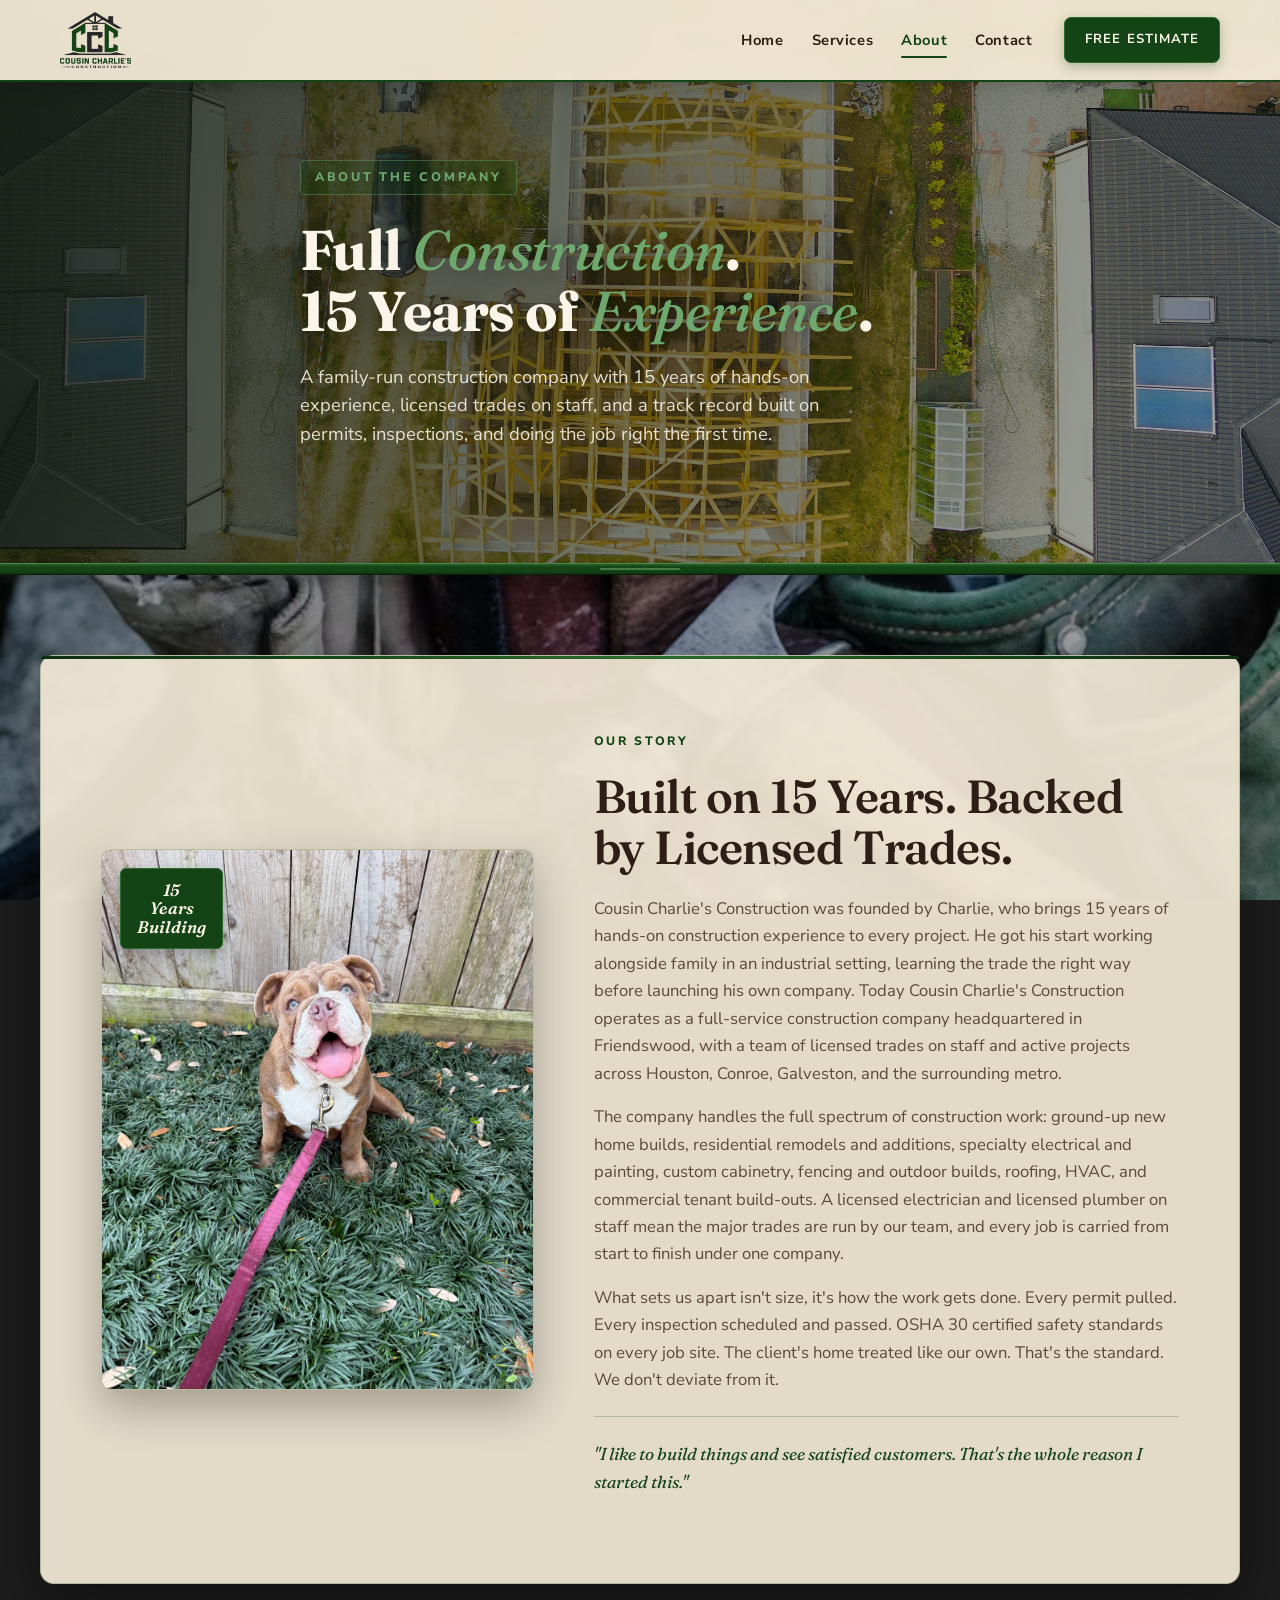
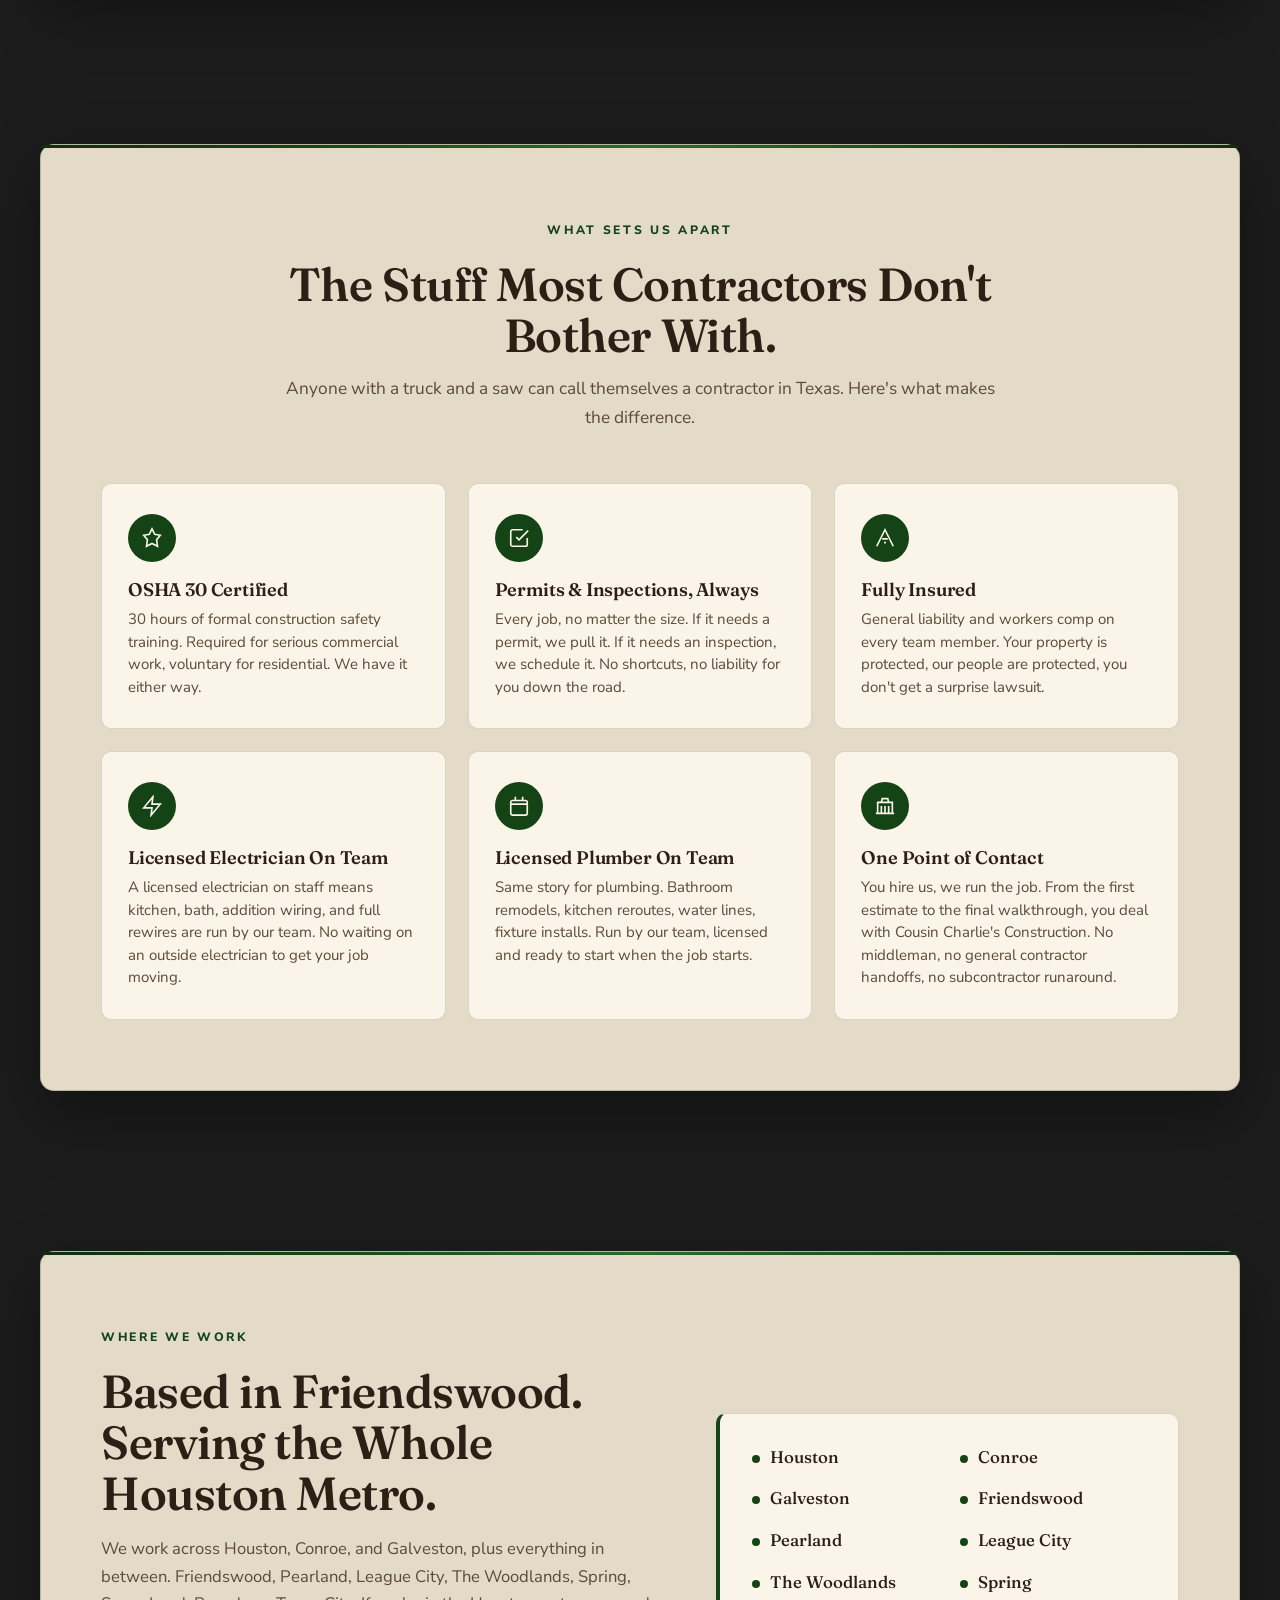
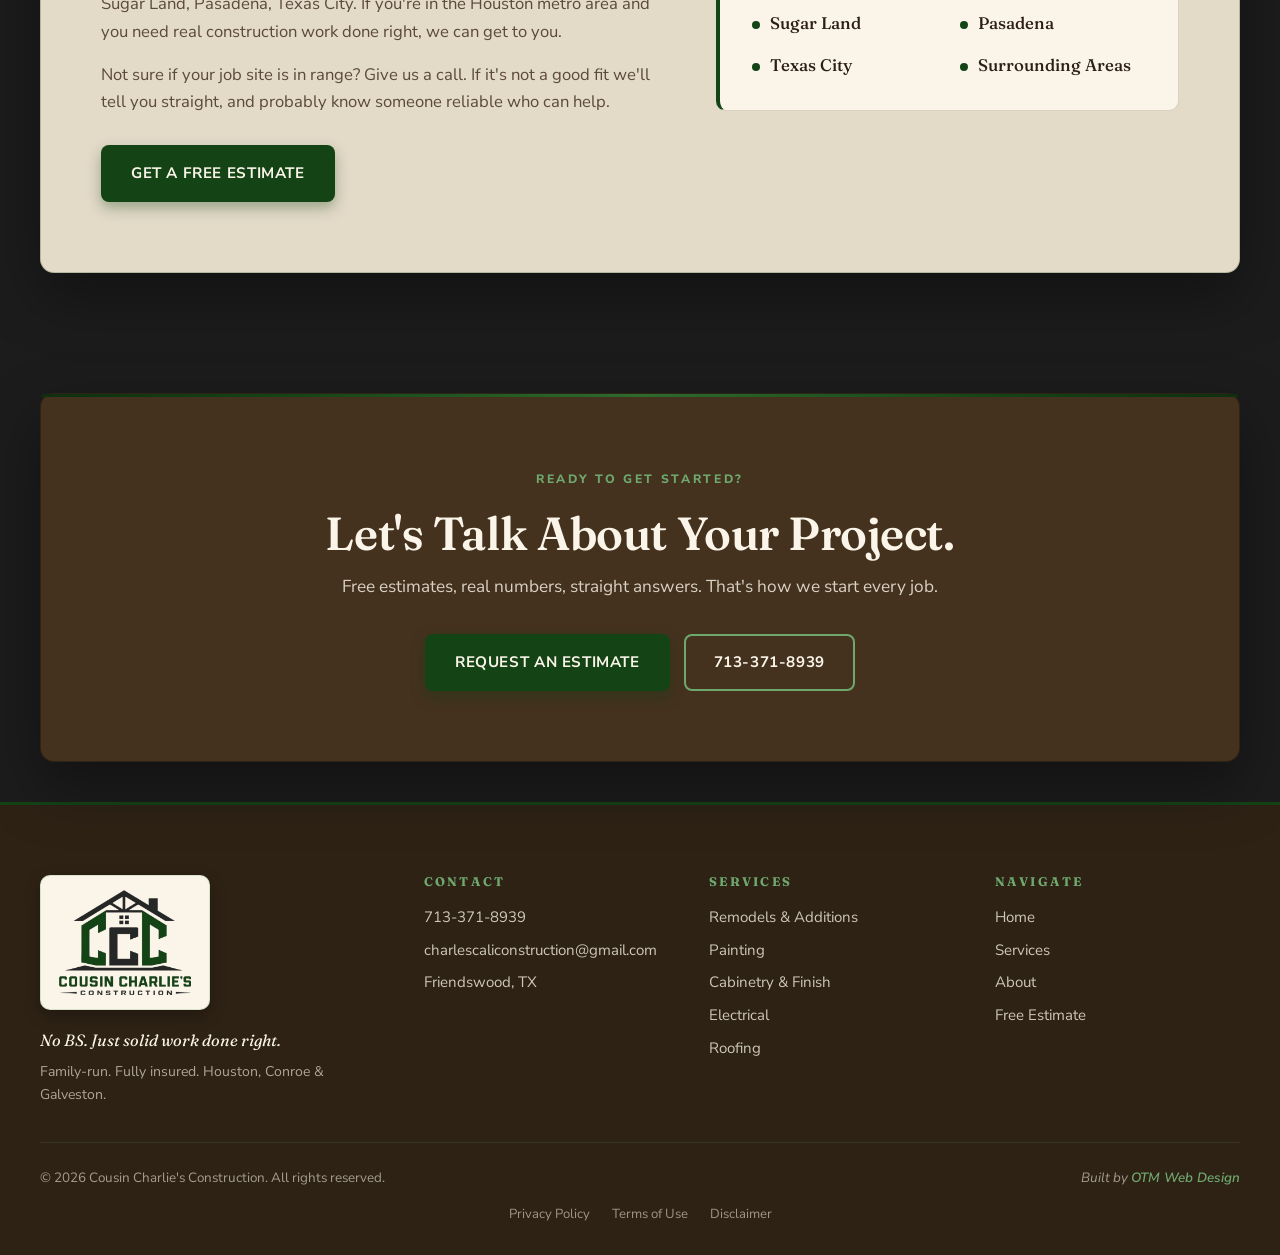
==== commit 5db69147: "add legal and fromspre end point" ====
--- a/about.html
+++ b/about.html
@@ -208,6 +208,11 @@
         <span>&copy; <span id="year"></span> Cousin Charlie's Construction. All rights reserved.</span>
         <span class="footer-credit">Built by <a href="https://otm-designs.com" target="_blank" rel="noopener">OTM Web Design</a></span>
       </div>
+      <div class="footer-legal-links">
+        <a href="privacy-policy.html">Privacy Policy</a>
+        <a href="terms.html">Terms of Use</a>
+        <a href="disclaimer.html">Disclaimer</a>
+      </div>
     </div>
   </footer>
 
--- a/styles.css
+++ b/styles.css
@@ -1350,6 +1350,164 @@
   letter-spacing: 0.2em;
   text-transform: uppercase;
   border: 1px solid var(--green-bright);
+}
+
+/* ---------- LEGAL PAGES (Privacy, Terms, Disclaimer) ---------- */
+.section-legal {
+  padding-top: 140px;
+}
+.legal-block {
+  max-width: 780px;
+  margin: 0 auto;
+}
+.legal-block .eyebrow {
+  margin-bottom: 0.8rem;
+}
+.legal-block h1 {
+  font-size: clamp(2rem, 4vw, 2.8rem);
+  margin-bottom: 0.5rem;
+}
+.legal-meta {
+  font-size: 0.88rem;
+  color: var(--espresso-faint);
+  font-style: italic;
+  margin-bottom: 2.5rem;
+  padding-bottom: 1.2rem;
+  border-bottom: 1px solid var(--line);
+}
+.legal-block h2 {
+  font-size: 1.5rem;
+  margin-top: 2.4rem;
+  margin-bottom: 0.8rem;
+  color: var(--green-deep);
+}
+.legal-block h2:first-of-type {
+  margin-top: 0;
+}
+.legal-block h3 {
+  font-size: 1.1rem;
+  margin-top: 1.6rem;
+  margin-bottom: 0.6rem;
+}
+.legal-block p,
+.legal-block ul,
+.legal-block ol {
+  font-size: 1rem;
+  line-height: 1.7;
+  margin-bottom: 1rem;
+  color: var(--espresso-muted);
+}
+.legal-block ul,
+.legal-block ol {
+  padding-left: 1.4rem;
+}
+.legal-block li {
+  margin-bottom: 0.4rem;
+}
+.legal-block ul li {
+  list-style: disc;
+}
+.legal-block ol li {
+  list-style: decimal;
+}
+.legal-block strong {
+  color: var(--espresso);
+  font-weight: 700;
+}
+.legal-block a {
+  color: var(--green-deep);
+  text-decoration: underline;
+  text-underline-offset: 2px;
+  transition: color 0.18s ease;
+}
+.legal-block a:hover {
+  color: var(--green-bright);
+}
+.legal-callout {
+  background: var(--cream-deep);
+  border-left: 4px solid var(--green-deep);
+  padding: 18px 24px;
+  border-radius: 6px;
+  margin: 1.8rem 0;
+  font-size: 0.96rem;
+}
+.legal-callout p:last-child {
+  margin-bottom: 0;
+}
+.legal-toc {
+  background: var(--cream-light);
+  border: 1px solid var(--line);
+  border-radius: var(--radius-sm);
+  padding: 22px 28px;
+  margin-bottom: 2.5rem;
+}
+.legal-toc h3 {
+  margin: 0 0 0.6rem;
+  font-size: 0.78rem;
+  font-weight: 800;
+  letter-spacing: 0.18em;
+  text-transform: uppercase;
+  color: var(--green-deep);
+}
+.legal-toc ol {
+  margin: 0;
+  padding-left: 1.4rem;
+  columns: 2;
+  column-gap: 28px;
+}
+.legal-toc li {
+  margin-bottom: 0.3rem;
+  font-size: 0.92rem;
+}
+.legal-toc a {
+  color: var(--espresso);
+  text-decoration: none;
+}
+.legal-toc a:hover {
+  color: var(--green-deep);
+  text-decoration: underline;
+}
+
+/* Form consent line */
+.form-consent {
+  font-size: 0.84rem;
+  font-style: italic;
+  color: var(--espresso-faint);
+  line-height: 1.5;
+  margin-top: 4px;
+  padding: 0 4px;
+}
+.form-consent a {
+  color: var(--green-deep);
+  text-decoration: underline;
+}
+
+/* Footer legal row */
+.footer-legal-links {
+  display: flex;
+  gap: 22px;
+  flex-wrap: wrap;
+  justify-content: center;
+  padding: 14px var(--gutter) 0;
+  max-width: var(--max-width);
+  margin: 0 auto;
+}
+.footer-legal-links a {
+  color: rgba(250, 245, 232, 0.55);
+  font-size: 0.82rem;
+  transition: color 0.18s ease;
+}
+.footer-legal-links a:hover {
+  color: var(--green-pale);
+}
+
+@media (max-width: 700px) {
+  .legal-toc ol {
+    columns: 1;
+  }
+  .section-legal {
+    padding-top: 120px;
+  }
 }
 
 /* ---------- THANK YOU PAGE ---------- */
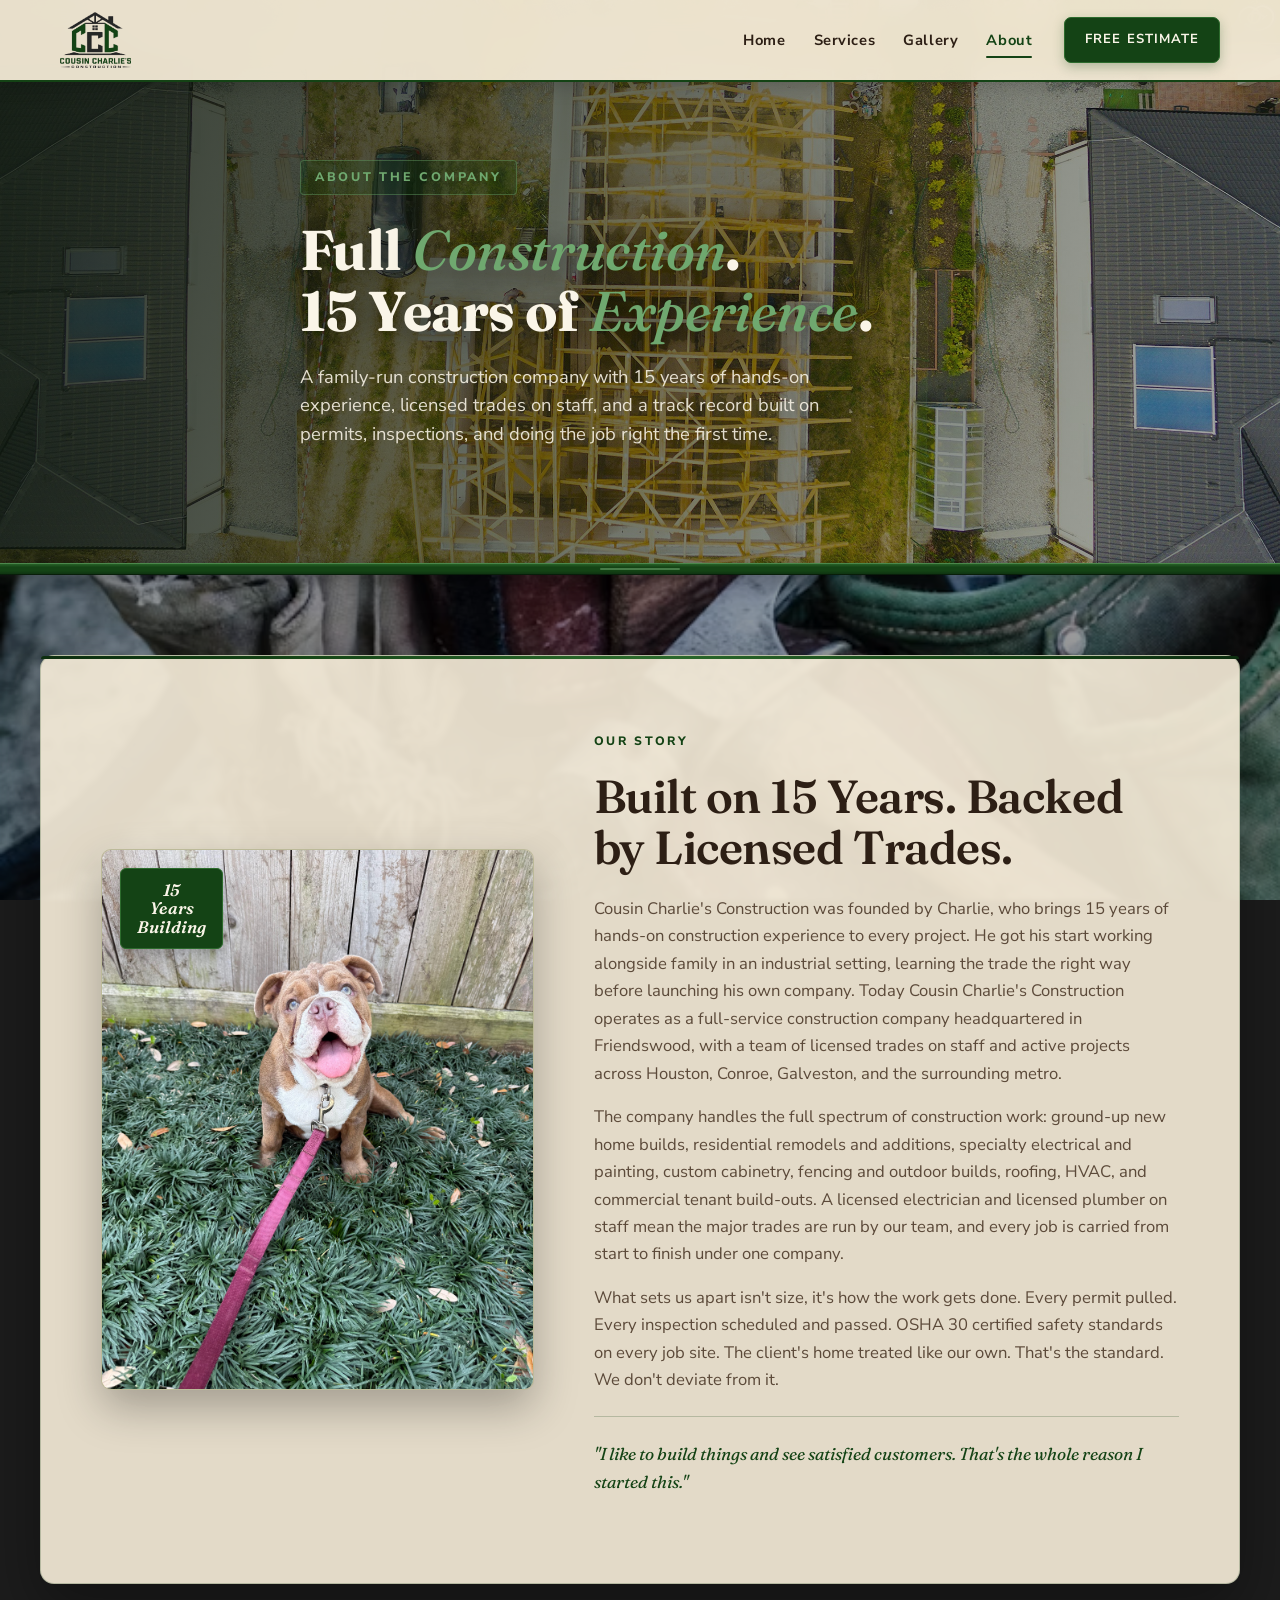
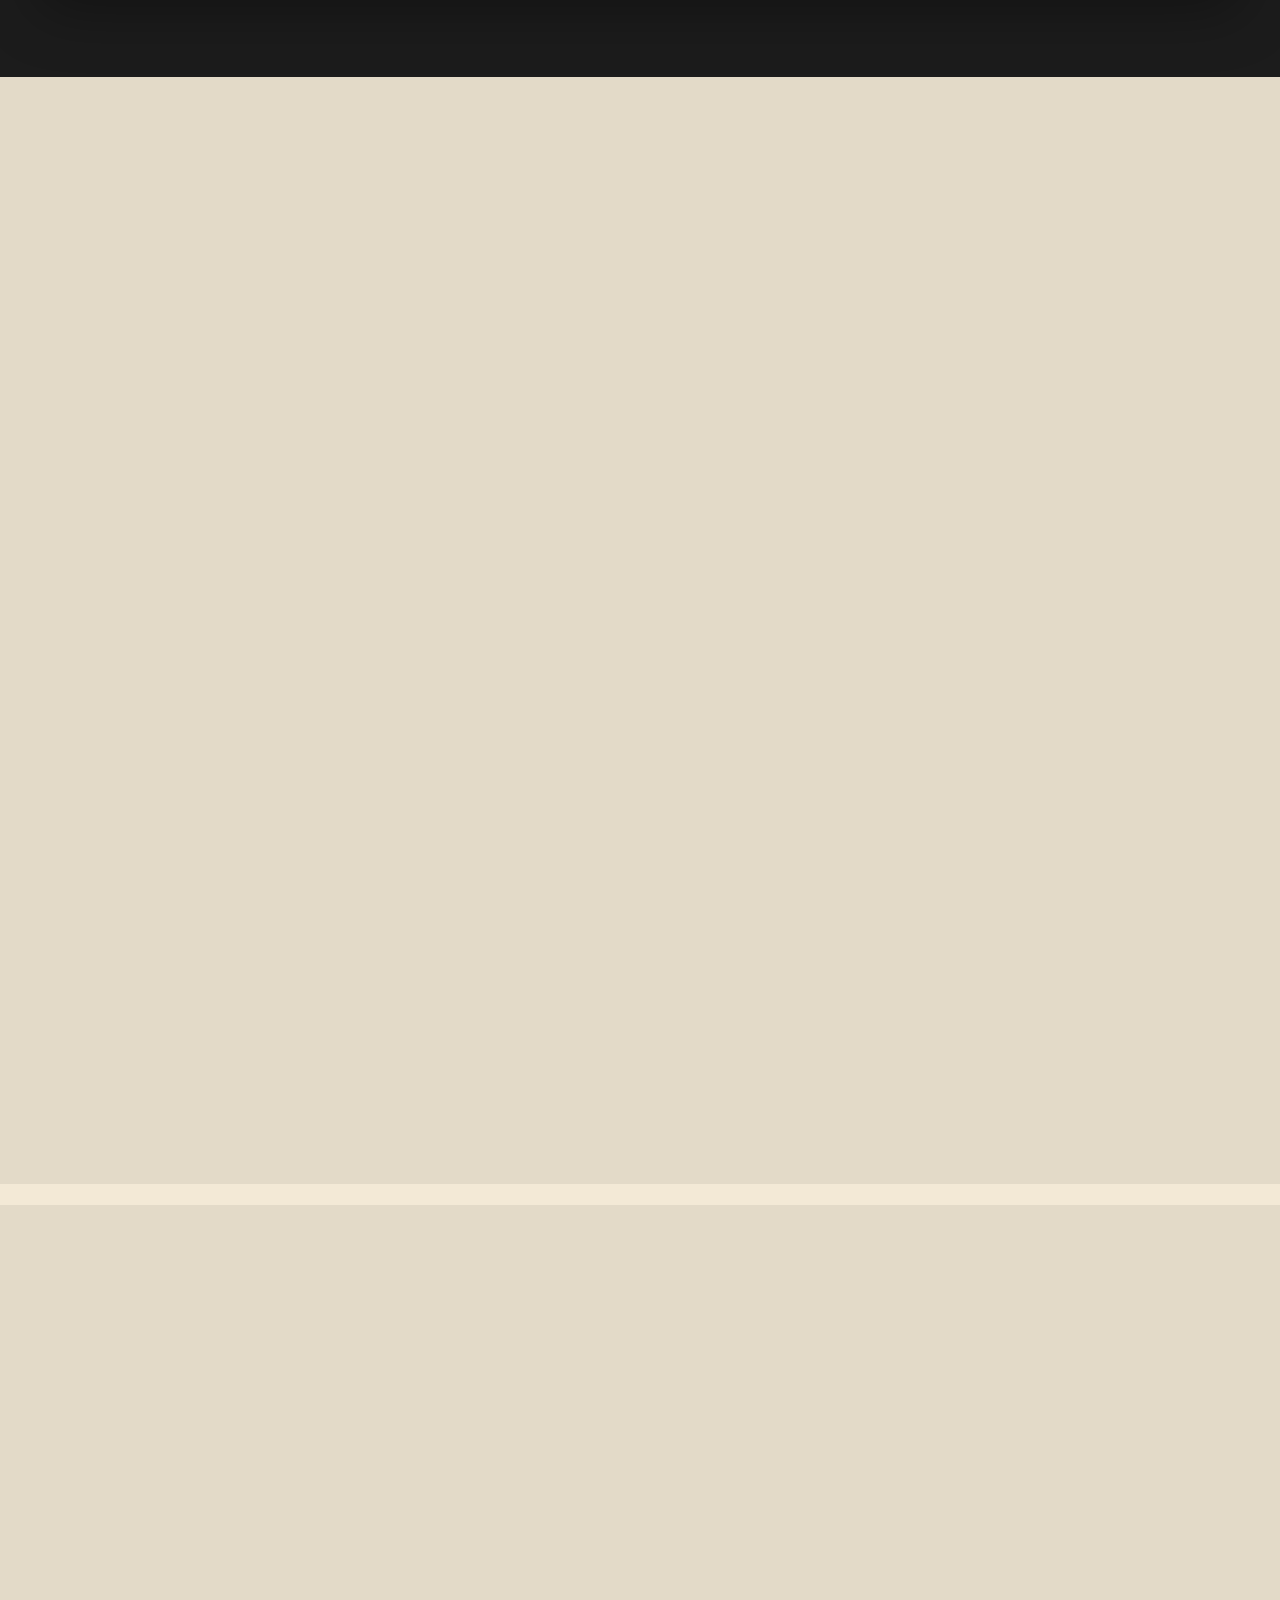
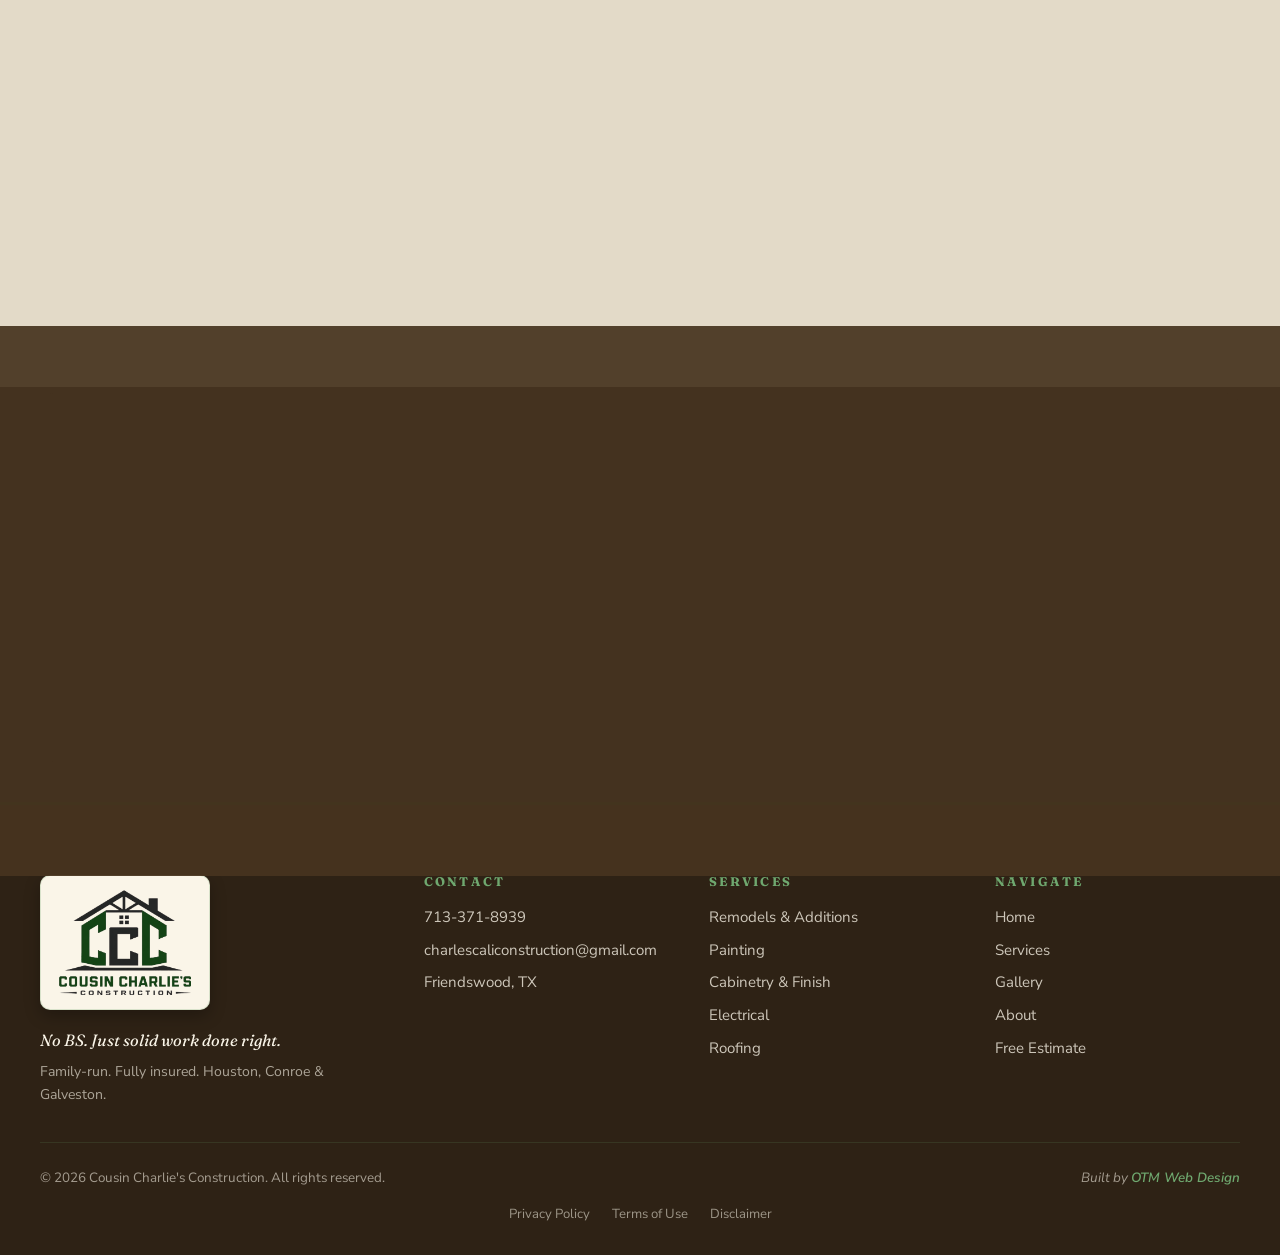
==== commit f1ae7a41: "added photos and polished" ====
--- a/about.html
+++ b/about.html
@@ -10,6 +10,14 @@
   <link rel="preconnect" href="https://fonts.gstatic.com" crossorigin />
   <link href="https://fonts.googleapis.com/css2?family=Fraunces:opsz,wght@9..144,400;9..144,500;9..144,600;9..144,700&family=Nunito+Sans:wght@400;600;700;800&display=swap" rel="stylesheet" />
   <link rel="stylesheet" href="styles.css" />
+  <!-- Google tag (gtag.js) -->
+  <script async src="https://www.googletagmanager.com/gtag/js?id=AW-18284559168"></script>
+  <script>
+    window.dataLayer = window.dataLayer || [];
+    function gtag(){dataLayer.push(arguments);}
+    gtag('js', new Date());
+    gtag('config', 'AW-18284559168');
+  </script>
 </head>
 <body data-page="about">
 
@@ -22,8 +30,8 @@
       <ul class="nav-links">
         <li><a href="index.html">Home</a></li>
         <li><a href="services.html">Services</a></li>
+        <li><a href="gallery.html">Gallery</a></li>
         <li><a href="about.html">About</a></li>
-        <li><a href="contact.html">Contact</a></li>
       </ul>
       <a href="contact.html" class="nav-cta">Free Estimate</a>
       <button class="hamburger" aria-label="Open menu">
@@ -160,7 +168,8 @@
 
   <!-- CTA -->
   <section class="section section-cta">
-    <div class="container container-deep">
+    <div class="container container-deep container-cta-bg">
+      <div class="cta-overlay"></div>
       <div class="cta-block">
         <div class="eyebrow eyebrow-light">Ready to Get Started?</div>
         <h2 class="cta-title">Let's Talk About Your Project.</h2>
@@ -200,6 +209,7 @@
           <h4>Navigate</h4>
           <a href="index.html">Home</a>
           <a href="services.html">Services</a>
+          <a href="gallery.html">Gallery</a>
           <a href="about.html">About</a>
           <a href="contact.html">Free Estimate</a>
         </div>
--- a/styles.css
+++ b/styles.css
@@ -554,6 +554,31 @@
               box-shadow 0.25s ease,
               border-color 0.25s ease,
               background 0.25s ease;
+}
+/* full-bleed image at the top of the card */
+.service-card-has-img {
+  padding-top: 0;
+}
+.service-card-img {
+  position: relative;
+  margin: 0 -28px 0;
+  height: 170px;
+  overflow: hidden;
+  background: var(--cream-deep);
+}
+.service-card-img img {
+  width: 100%;
+  height: 100%;
+  object-fit: cover;
+  display: block;
+  transition: transform 0.55s cubic-bezier(0.4, 0, 0.2, 1);
+}
+.service-card:hover .service-card-img img {
+  transform: scale(1.06);
+}
+.service-card-has-img .service-icon {
+  margin-top: -26px;
+  margin-bottom: 1rem;
 }
 /* animated top accent on hover */
 .service-card::before {
@@ -1143,6 +1168,223 @@
   transform: scale(1.35);
 }
 
+/* ---------- BEFORE / AFTER SLIDER ---------- */
+.ba-slider {
+  position: relative;
+  max-width: 900px;
+  margin: 0 auto;
+}
+.ba-images {
+  position: relative;
+  width: 100%;
+  aspect-ratio: 3 / 2;
+  border-radius: var(--radius-sm);
+  overflow: hidden;
+  border: 2px solid var(--green-deep);
+  box-shadow: var(--shadow-green);
+  background: var(--cream-deep);
+  user-select: none;
+}
+/* green top accent to match other frames */
+.ba-images::before {
+  content: '';
+  position: absolute;
+  top: 0;
+  left: 0;
+  right: 0;
+  height: 3px;
+  background: linear-gradient(90deg, var(--green-darker), var(--green-deep), var(--green-bright), var(--green-deep), var(--green-darker));
+  z-index: 5;
+}
+/* BOTH images are locked to the exact same box so nothing warps while dragging */
+.ba-after-img,
+.ba-before-img {
+  position: absolute;
+  inset: 0;
+  width: 100%;
+  height: 100%;
+  object-fit: cover;
+  object-position: center;
+  display: block;
+  pointer-events: none;
+}
+/* the before layer is clipped from the right edge via inline width set by JS */
+.ba-before {
+  position: absolute;
+  inset: 0;
+  width: 50%;
+  overflow: hidden;
+  z-index: 2;
+  will-change: width;
+}
+/* keep the before image sized to the FULL slider, not the clipped container,
+   so it never zooms/stretches as the clip width changes */
+.ba-before .ba-before-img {
+  width: var(--ba-width, 900px);
+  max-width: none;
+}
+.ba-label {
+  position: absolute;
+  bottom: 16px;
+  z-index: 4;
+  font-size: 0.7rem;
+  font-weight: 800;
+  letter-spacing: 0.18em;
+  text-transform: uppercase;
+  color: var(--cream-light);
+  background: rgba(14, 47, 16, 0.82);
+  padding: 6px 14px;
+  border-radius: 4px;
+  border: 1px solid rgba(111, 168, 111, 0.5);
+  backdrop-filter: blur(4px);
+  pointer-events: none;
+}
+.ba-label-before { left: 16px; }
+.ba-label-after { right: 16px; }
+/* drag handle bar */
+.ba-handle {
+  position: absolute;
+  top: 0;
+  bottom: 0;
+  left: 50%;
+  width: 4px;
+  transform: translateX(-50%);
+  background: var(--cream-light);
+  z-index: 3;
+  display: flex;
+  flex-direction: column;
+  align-items: center;
+  justify-content: center;
+  pointer-events: none;
+  box-shadow: 0 0 12px rgba(0, 0, 0, 0.4);
+}
+.ba-handle-line {
+  flex: 1;
+  width: 4px;
+  background: var(--cream-light);
+}
+.ba-handle-btn {
+  width: 46px;
+  height: 46px;
+  border-radius: 50%;
+  background: var(--green-deep);
+  color: var(--cream-light);
+  border: 3px solid var(--cream-light);
+  display: flex;
+  align-items: center;
+  justify-content: center;
+  flex-shrink: 0;
+  box-shadow: 0 4px 14px rgba(0, 0, 0, 0.35);
+  pointer-events: none;
+}
+.ba-handle-btn svg { width: 22px; height: 22px; }
+/* the actual range input sits on top, invisible, and drives everything */
+.ba-range {
+  position: absolute;
+  inset: 0;
+  width: 100%;
+  height: 100%;
+  margin: 0;
+  opacity: 0;
+  cursor: ew-resize;
+  z-index: 6;
+}
+.ba-range::-webkit-slider-thumb {
+  -webkit-appearance: none;
+  width: 46px;
+  height: 100%;
+  cursor: ew-resize;
+}
+.ba-range::-moz-range-thumb {
+  width: 46px;
+  height: 100%;
+  border: none;
+  background: transparent;
+  cursor: ew-resize;
+}
+
+/* ---------- GALLERY PAGE GRID ---------- */
+.gallery-section-head {
+  text-align: center;
+  margin-bottom: 1.8rem;
+}
+.gallery-section-head .eyebrow {
+  margin-bottom: 0.5rem;
+}
+.gallery-section-head h3 {
+  font-size: clamp(1.4rem, 2.6vw, 1.9rem);
+  color: var(--green-deep);
+  position: relative;
+  display: inline-block;
+  padding-bottom: 0.6rem;
+}
+.gallery-section-head h3::after {
+  content: '';
+  position: absolute;
+  bottom: 0;
+  left: 50%;
+  transform: translateX(-50%);
+  width: 54px;
+  height: 3px;
+  border-radius: 2px;
+  background: linear-gradient(90deg, var(--green-deep), var(--green-bright), var(--green-deep));
+}
+.gallery-section-head-spaced {
+  margin-top: 3.5rem;
+}
+.gallery-grid {
+  display: grid;
+  grid-template-columns: repeat(3, 1fr);
+  gap: 22px;
+}
+.gallery-item {
+  position: relative;
+  border-radius: var(--radius-sm);
+  overflow: hidden;
+  border: 1px solid var(--line);
+  box-shadow: var(--shadow-soft);
+  background: var(--cream-deep);
+  aspect-ratio: 4 / 3;
+  transition: transform 0.25s cubic-bezier(0.4, 0, 0.2, 1),
+              box-shadow 0.25s ease,
+              border-color 0.25s ease;
+}
+.gallery-item::before {
+  content: '';
+  position: absolute;
+  top: 0;
+  left: 0;
+  right: 0;
+  height: 3px;
+  background: linear-gradient(90deg, var(--green-deep), var(--green-bright), var(--green-deep));
+  transform: scaleX(0);
+  transform-origin: left center;
+  transition: transform 0.5s cubic-bezier(0.65, 0, 0.35, 1);
+  z-index: 3;
+}
+.gallery-item:hover {
+  transform: translateY(-5px);
+  box-shadow: var(--shadow-green);
+  border-color: var(--green-deep);
+}
+.gallery-item:hover::before {
+  transform: scaleX(1);
+}
+.gallery-item img {
+  width: 100%;
+  height: 100%;
+  object-fit: cover;
+  display: block;
+  transition: transform 0.55s cubic-bezier(0.4, 0, 0.2, 1);
+}
+.gallery-item:hover img {
+  transform: scale(1.05);
+}
+/* hidden state for images that fail to load (no file in assets) */
+.gallery-item.is-empty {
+  display: none;
+}
+
 /* ---------- SERVICE AREA (about page) ---------- */
 .area-grid {
   display: grid;
@@ -1227,6 +1469,31 @@
   text-align: center;
   max-width: 720px;
   margin: 0 auto;
+  position: relative;
+  z-index: 2;
+}
+/* CTA with background image */
+.container-cta-bg {
+  position: relative;
+  overflow: hidden;
+  border-color: rgba(0, 0, 0, 0.35);
+}
+.container-cta-bg::after {
+  content: '';
+  position: absolute;
+  inset: 0;
+  background: url('assets/cta-bg.jpg') center/cover no-repeat;
+  z-index: 0;
+}
+/* dark green wash over the image so text stays readable and on-brand */
+.container-cta-bg .cta-overlay {
+  position: absolute;
+  inset: 0;
+  background: linear-gradient(135deg,
+    rgba(14, 47, 16, 0.92) 0%,
+    rgba(20, 67, 21, 0.82) 50%,
+    rgba(14, 47, 16, 0.9) 100%);
+  z-index: 1;
 }
 .cta-title {
   color: var(--cream-light);
@@ -1637,6 +1904,7 @@
   .services-grid { grid-template-columns: repeat(2, 1fr); }
   .creds-grid { grid-template-columns: repeat(2, 1fr); }
   .process-grid { grid-template-columns: repeat(3, 1fr); }
+  .gallery-grid { grid-template-columns: repeat(2, 1fr); }
   .footer-grid { grid-template-columns: 1.4fr 1fr 1fr; }
   .footer-col:last-child { grid-column: 1 / -1; display: grid; grid-template-columns: repeat(4, 1fr); gap: 6px; }
   .footer-col:last-child h4 { grid-column: 1 / -1; }
@@ -1745,4 +2013,10 @@
   .extras-text h3 { font-size: 1.15rem; }
   .services-closing p { font-size: 1.08rem; }
   .carousel-btn { width: 40px; height: 40px; }
+  .gallery-grid { grid-template-columns: 1fr; gap: 16px; }
+  .ba-images { aspect-ratio: 4 / 3; }
+  .ba-handle-btn { width: 40px; height: 40px; }
+  .ba-label { font-size: 0.64rem; padding: 5px 11px; bottom: 12px; }
+  .ba-label-before { left: 12px; }
+  .ba-label-after { right: 12px; }
 }
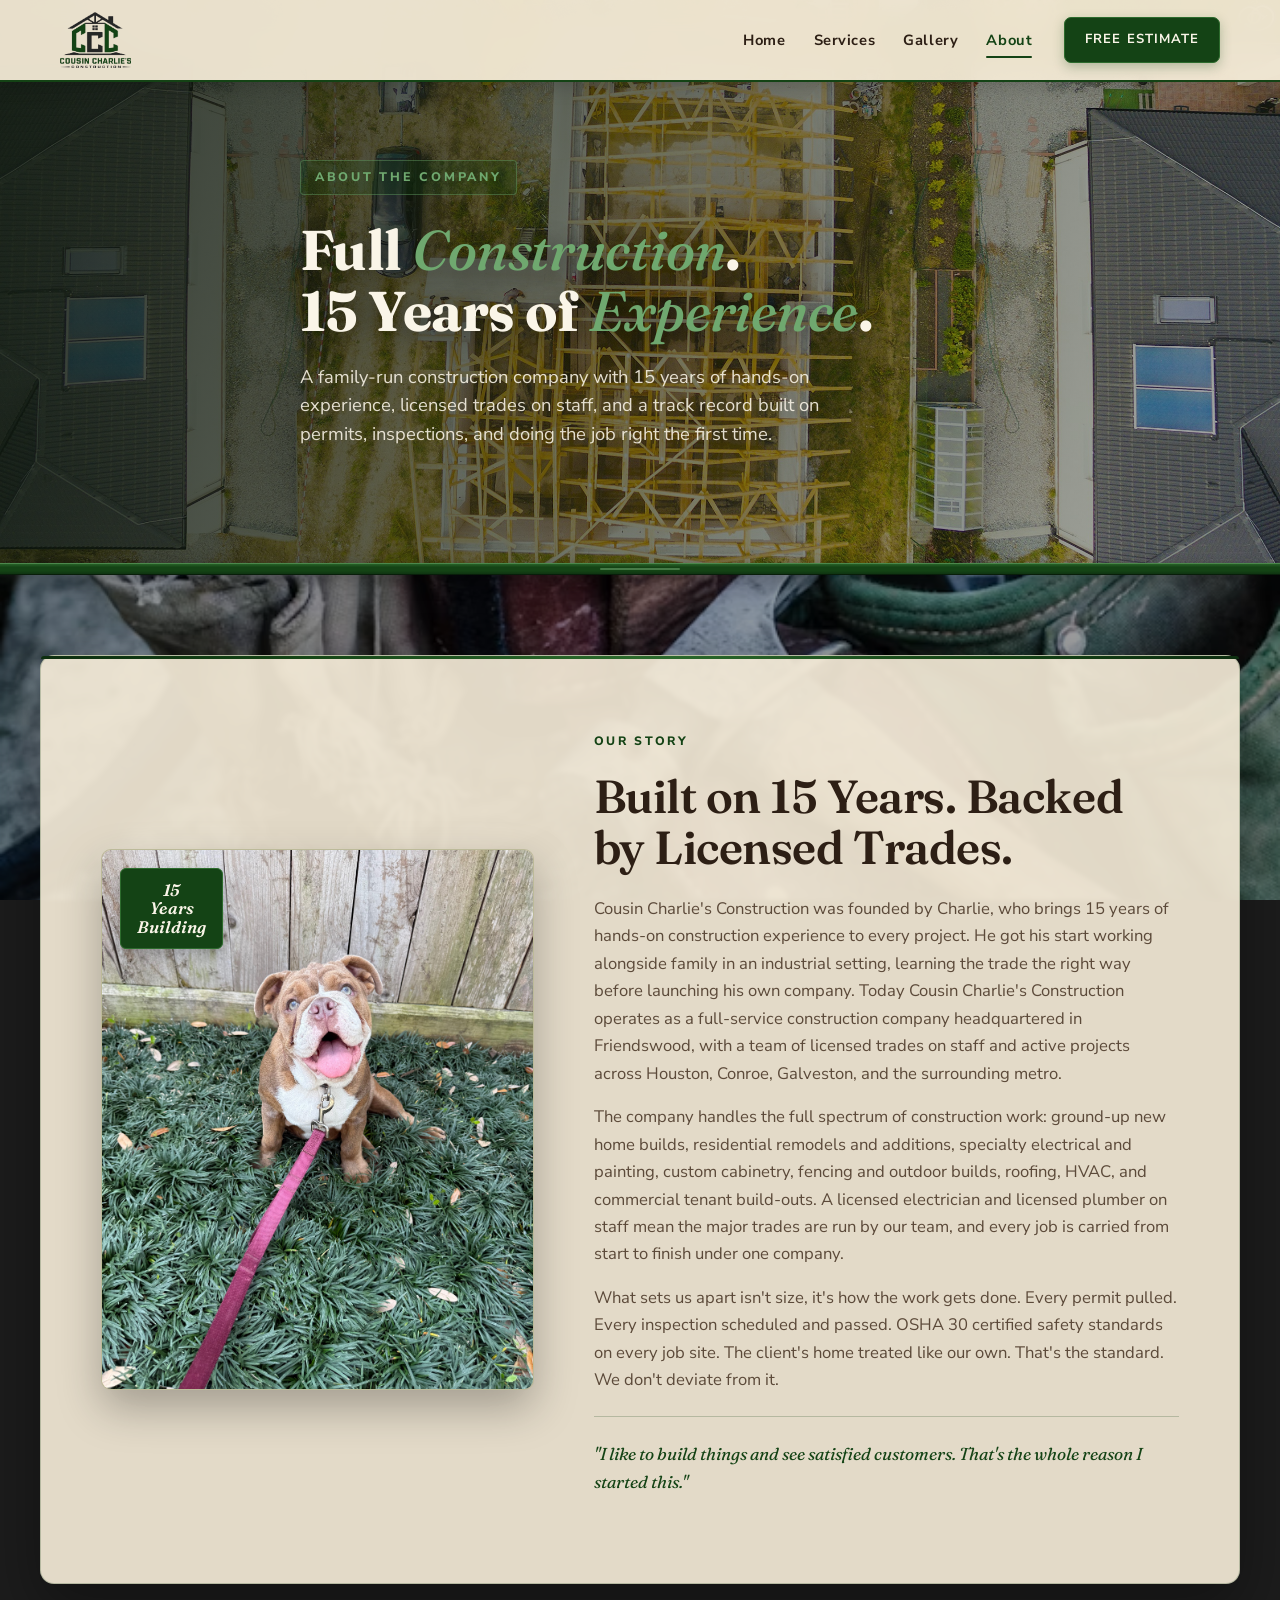
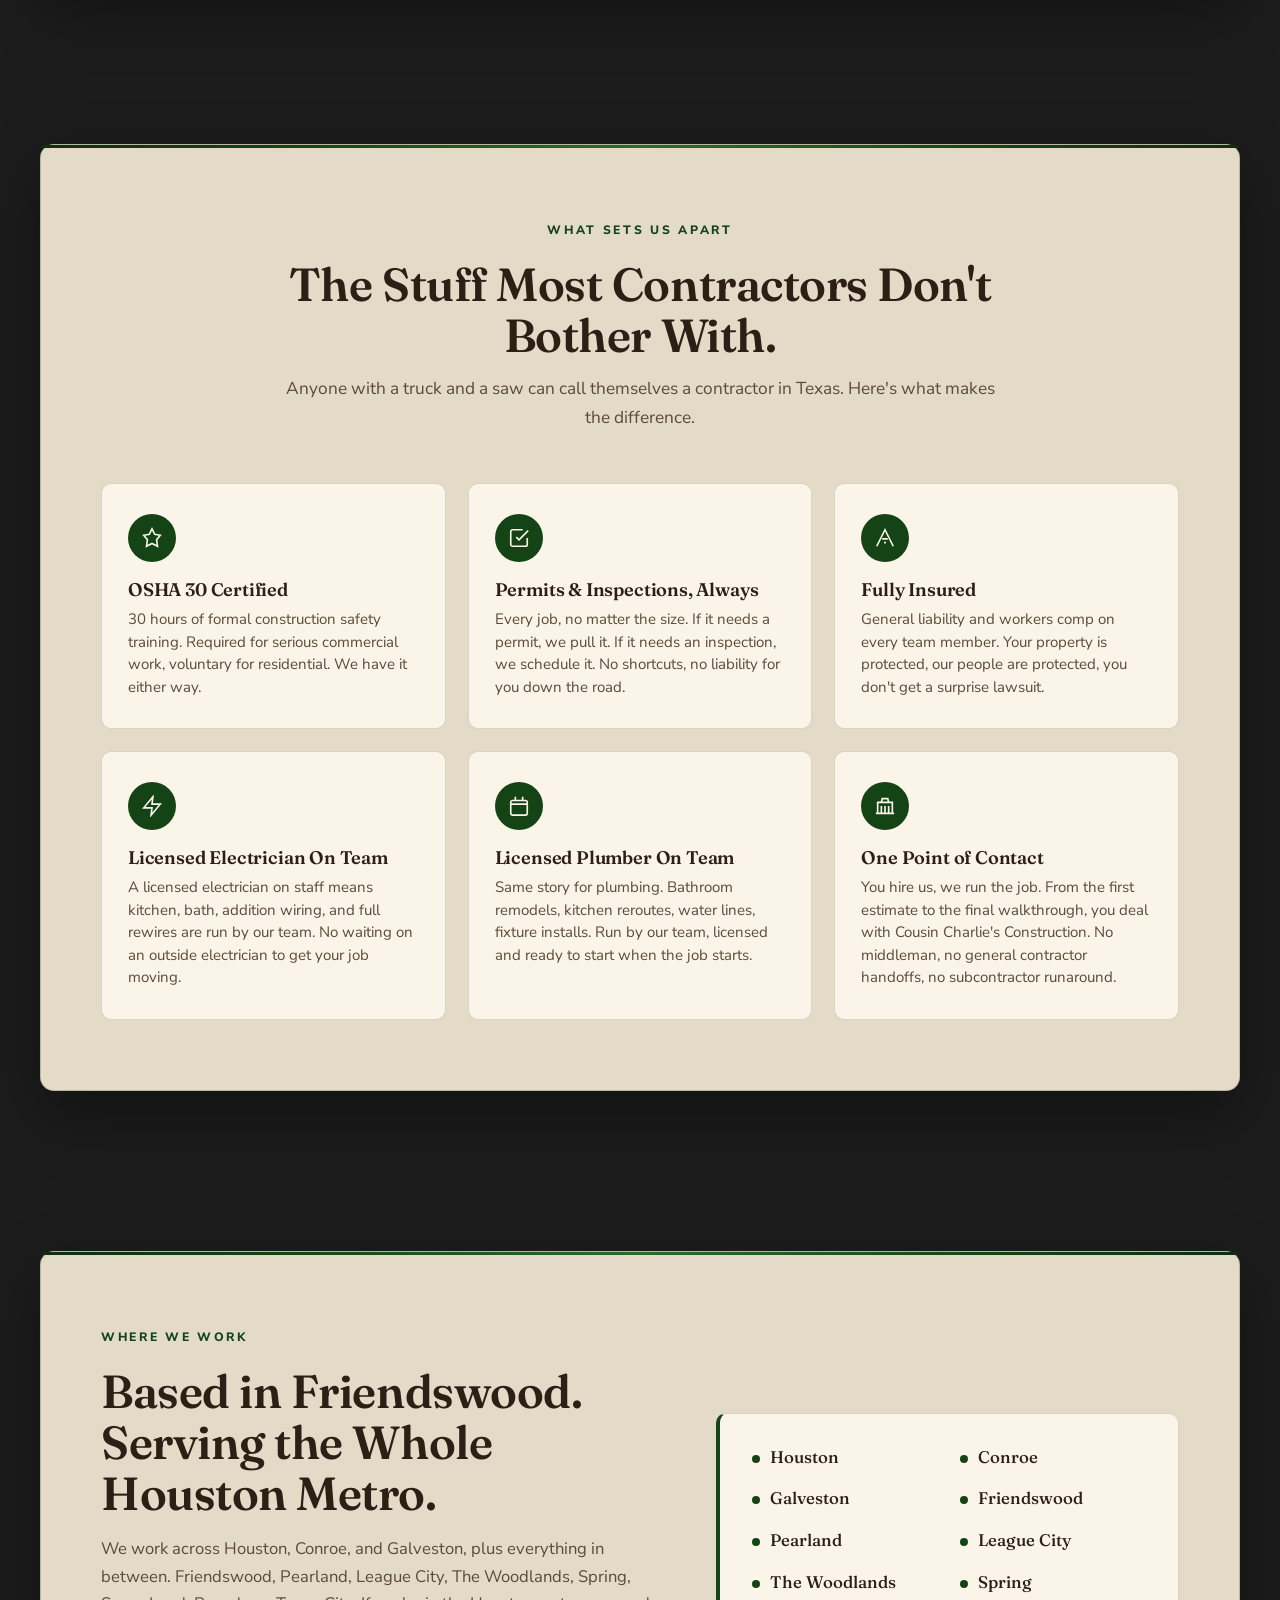
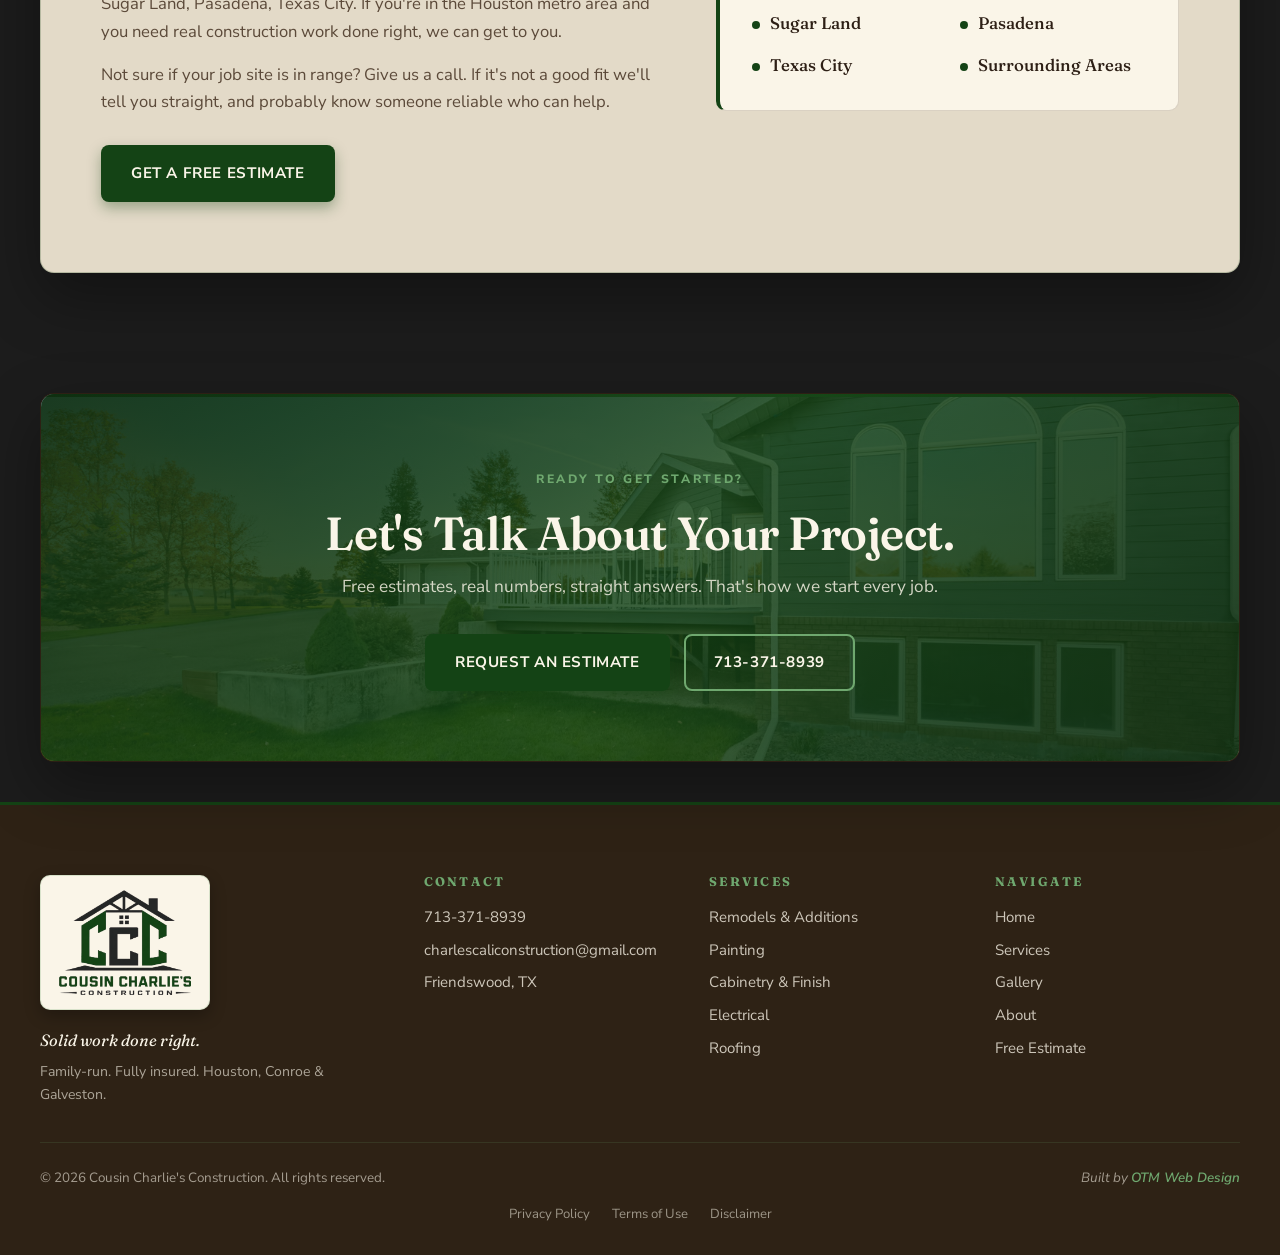
==== commit 473d35bd: "added both B/A sliders" ====
--- a/about.html
+++ b/about.html
@@ -188,7 +188,7 @@
       <div class="footer-grid">
         <div class="footer-col footer-brand">
           <img src="assets/logo.png" alt="Cousin Charlie's Construction" class="footer-logo" />
-          <p class="footer-tag">No BS. Just solid work done right.</p>
+          <p class="footer-tag">Solid work done right.</p>
           <p class="footer-meta">Family-run. Fully insured. Houston, Conroe &amp; Galveston.</p>
         </div>
         <div class="footer-col">
--- a/styles.css
+++ b/styles.css
@@ -1169,6 +1169,40 @@
 }
 
 /* ---------- BEFORE / AFTER SLIDER ---------- */
+.ba-stack {
+  display: flex;
+  flex-direction: column;
+  gap: 48px;
+}
+.ba-item {
+  max-width: 900px;
+  margin: 0 auto;
+  width: 100%;
+}
+.ba-item.is-empty {
+  display: none;
+}
+.ba-room-label {
+  text-align: center;
+  font-family: 'Fraunces', serif;
+  font-size: 1.35rem;
+  font-weight: 600;
+  color: var(--green-deep);
+  margin-bottom: 1rem;
+  position: relative;
+  padding-bottom: 0.7rem;
+}
+.ba-room-label::after {
+  content: '';
+  position: absolute;
+  bottom: 0;
+  left: 50%;
+  transform: translateX(-50%);
+  width: 44px;
+  height: 3px;
+  border-radius: 2px;
+  background: linear-gradient(90deg, var(--green-deep), var(--green-bright), var(--green-deep));
+}
 .ba-slider {
   position: relative;
   max-width: 900px;
@@ -1184,6 +1218,8 @@
   box-shadow: var(--shadow-green);
   background: var(--cream-deep);
   user-select: none;
+  touch-action: none;
+  cursor: ew-resize;
 }
 /* green top accent to match other frames */
 .ba-images::before {
@@ -1286,21 +1322,8 @@
   height: 100%;
   margin: 0;
   opacity: 0;
-  cursor: ew-resize;
+  pointer-events: none;
   z-index: 6;
-}
-.ba-range::-webkit-slider-thumb {
-  -webkit-appearance: none;
-  width: 46px;
-  height: 100%;
-  cursor: ew-resize;
-}
-.ba-range::-moz-range-thumb {
-  width: 46px;
-  height: 100%;
-  border: none;
-  background: transparent;
-  cursor: ew-resize;
 }
 
 /* ---------- GALLERY PAGE GRID ---------- */
